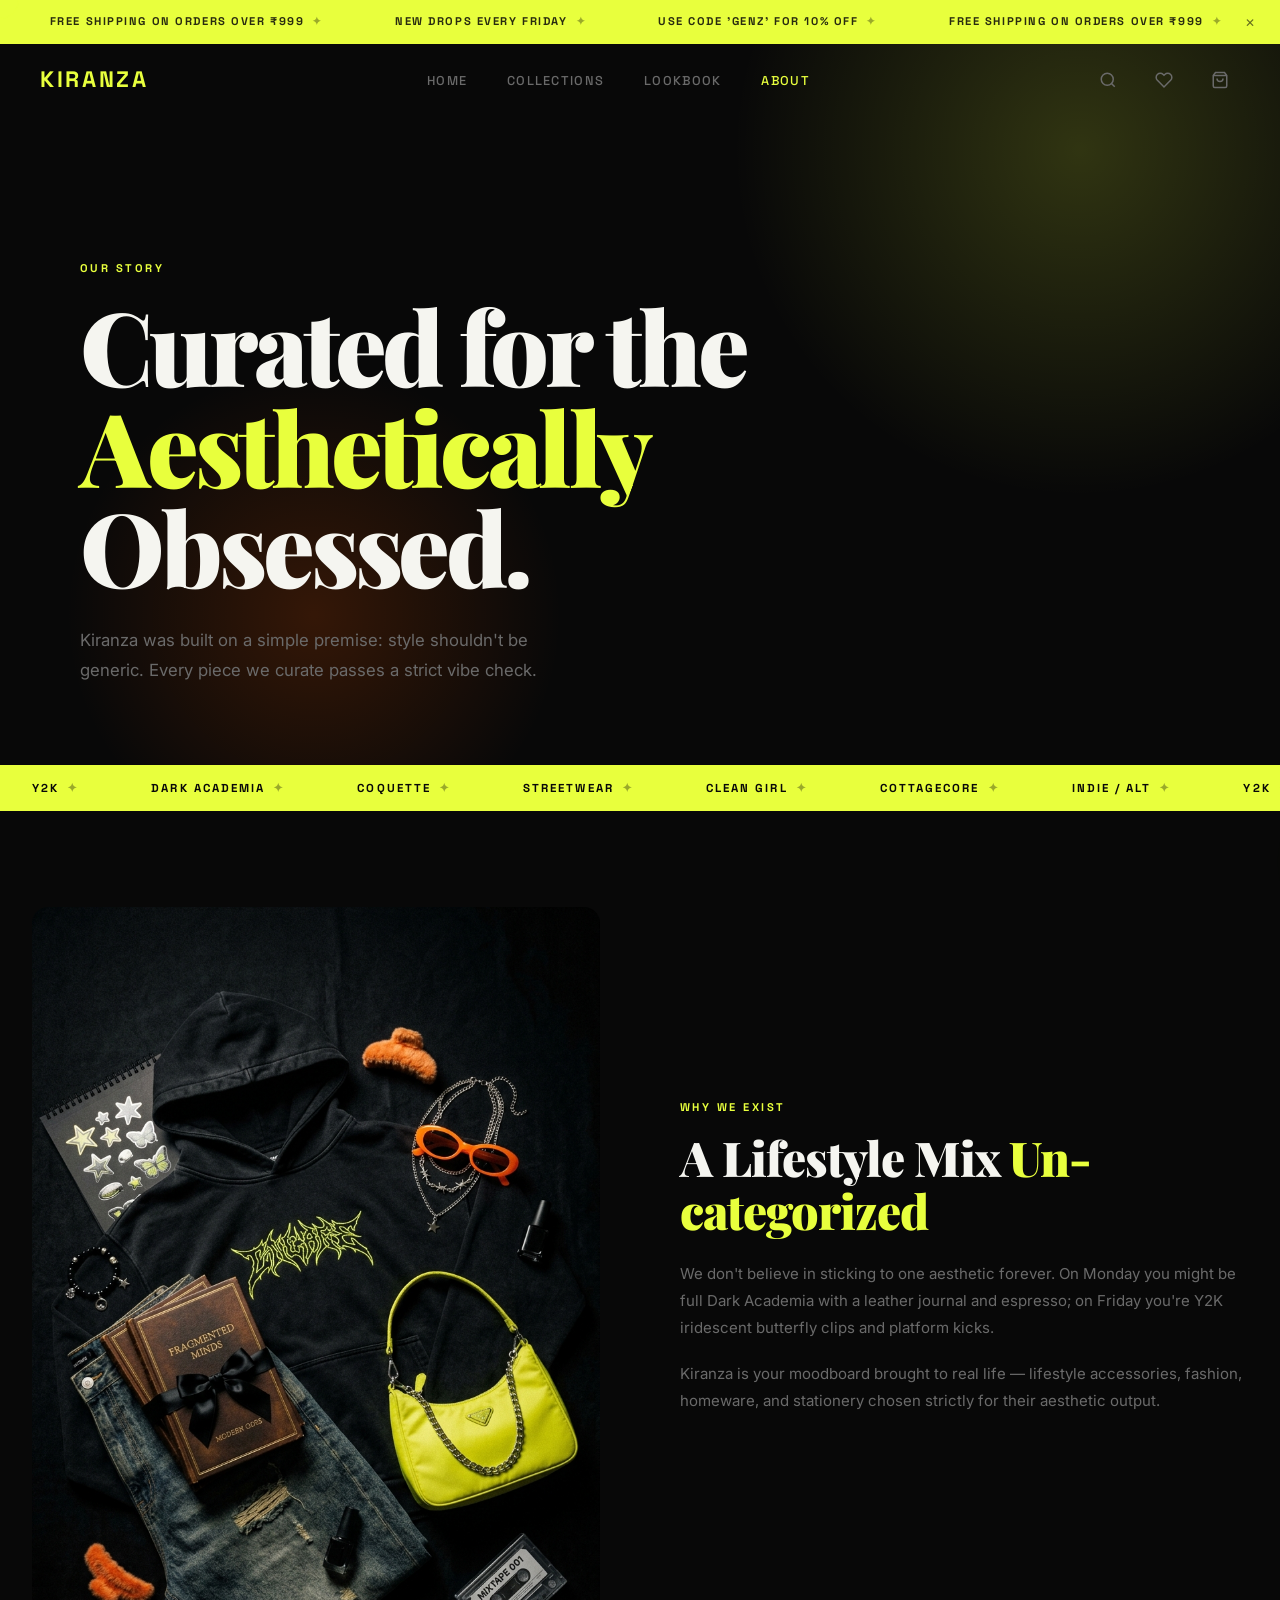
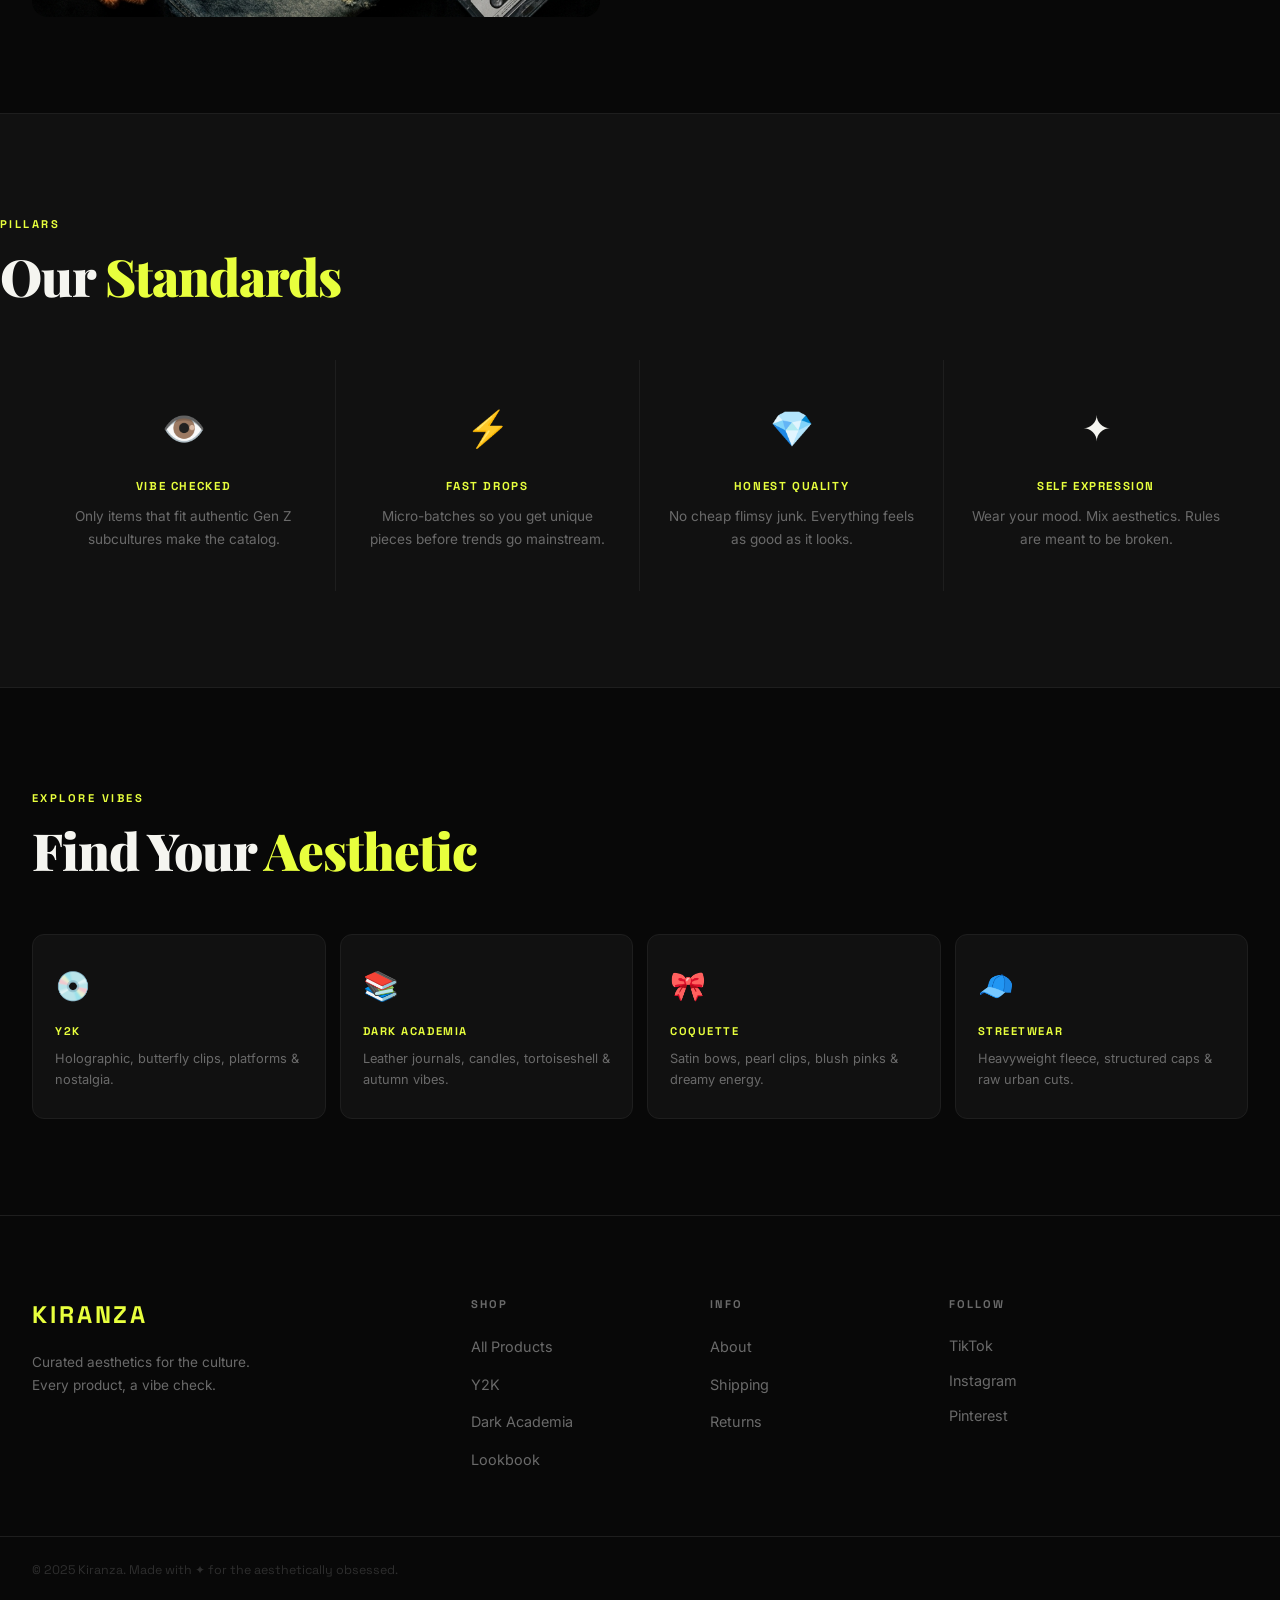
==== about.html @ 5e3f76b1 "feat: add complete UI enhancements, search overlay, cart drawer, size variants, reviews, wishlist pa" ====
<!DOCTYPE html>
<html lang="en">
<head>
  <meta charset="UTF-8">
  <meta name="viewport" content="width=device-width, initial-scale=1.0">
  <title>About — Kiranza</title>
  <meta name="description" content="The story, mission, and aesthetic values behind Kiranza.">
  <link rel="stylesheet" href="css/colors.css">
  <link rel="stylesheet" href="css/animations.css">
  <link rel="stylesheet" href="css/main.css">
  <link rel="stylesheet" href="css/components.css">
  <link rel="stylesheet" href="css/enhancements.css">
</head>
<body>

  <div class="scroll-progress" id="scroll-progress"></div>

  <!-- Announcement Bar -->
  <div class="announcement-bar" id="announcement-bar">
    <div class="announcement-track">
      <span class="announcement-item">FREE SHIPPING ON ORDERS OVER ₹999<span class="announcement-sep">✦</span></span>
      <span class="announcement-item">NEW DROPS EVERY FRIDAY<span class="announcement-sep">✦</span></span>
      <span class="announcement-item">USE CODE 'GENZ' FOR 10% OFF<span class="announcement-sep">✦</span></span>
      <span class="announcement-item">FREE SHIPPING ON ORDERS OVER ₹999<span class="announcement-sep">✦</span></span>
    </div>
    <button class="announcement-close" id="announcement-close" aria-label="Close">✕</button>
  </div>

  <!-- Navbar -->
  <nav class="navbar scrolled" id="navbar">
    <div class="nav-logo"><a href="index.html">KIRANZA</a></div>
    <ul class="nav-links">
      <li><a href="index.html">Home</a></li>
      <li><a href="collections.html">Collections</a></li>
      <li><a href="lookbook.html">Lookbook</a></li>
      <li><a href="about.html" class="active">About</a></li>
    </ul>
    <div class="nav-actions">
      <button class="nav-icon-btn" id="search-btn" aria-label="Search">
        <svg width="18" height="18" viewBox="0 0 24 24" fill="none" stroke="currentColor" stroke-width="2"><circle cx="11" cy="11" r="8"/><path d="m21 21-4.35-4.35"/></svg>
      </button>
      <a href="wishlist.html" class="nav-icon-btn" aria-label="Wishlist" style="position:relative">
        <svg width="18" height="18" viewBox="0 0 24 24" fill="none" stroke="currentColor" stroke-width="2"><path d="M20.84 4.61a5.5 5.5 0 0 0-7.78 0L12 5.67l-1.06-1.06a5.5 5.5 0 0 0-7.78 7.78l1.06 1.06L12 21.23l7.78-7.78 1.06-1.06a5.5 5.5 0 0 0 0-7.78z"/></svg>
        <span class="wishlist-badge" style="display:none">0</span>
      </a>
      <button class="nav-icon-btn" id="cart-btn" aria-label="Cart" style="position:relative">
        <svg width="18" height="18" viewBox="0 0 24 24" fill="none" stroke="currentColor" stroke-width="2"><path d="M6 2 3 6v14a2 2 0 0 0 2 2h14a2 2 0 0 0 2-2V6l-3-4z"/><line x1="3" y1="6" x2="21" y2="6"/><path d="M16 10a4 4 0 0 1-8 0"/></svg>
        <span class="cart-badge" style="display:none">0</span>
      </button>
      <button class="nav-hamburger" id="nav-hamburger" aria-label="Menu">
        <span></span><span></span><span></span>
      </button>
    </div>
  </nav>

  <!-- About Hero -->
  <section class="about-hero">
    <div class="about-bg-blob-1"></div>
    <div class="about-bg-blob-2"></div>
    <div class="about-hero-content reveal">
      <span class="section-tag">Our Story</span>
      <h1>Curated for the <span class="accent-text">Aesthetically</span> Obsessed.</h1>
      <p>Kiranza was built on a simple premise: style shouldn't be generic. Every piece we curate passes a strict vibe check.</p>
    </div>
  </section>

  <!-- Marquee -->
  <div class="marquee-wrapper" aria-hidden="true">
    <div class="marquee-track">
      <span class="marquee-item">Y2K<span class="marquee-sep">✦</span></span>
      <span class="marquee-item">DARK ACADEMIA<span class="marquee-sep">✦</span></span>
      <span class="marquee-item">COQUETTE<span class="marquee-sep">✦</span></span>
      <span class="marquee-item">STREETWEAR<span class="marquee-sep">✦</span></span>
      <span class="marquee-item">CLEAN GIRL<span class="marquee-sep">✦</span></span>
      <span class="marquee-item">COTTAGECORE<span class="marquee-sep">✦</span></span>
      <span class="marquee-item">INDIE / ALT<span class="marquee-sep">✦</span></span>
      <span class="marquee-item">Y2K<span class="marquee-sep">✦</span></span>
    </div>
  </div>

  <!-- Story Section -->
  <section class="about-story">
    <div class="about-story-img reveal-scale">
      <img src="assets/images/hero.jpg" alt="Kiranza Aesthetic">
    </div>
    <div class="about-story-text reveal">
      <span class="section-tag">Why We Exist</span>
      <h2>A Lifestyle Mix <span class="accent-text">Un-categorized</span></h2>
      <p>We don't believe in sticking to one aesthetic forever. On Monday you might be full Dark Academia with a leather journal and espresso; on Friday you're Y2K iridescent butterfly clips and platform kicks.</p>
      <p>Kiranza is your moodboard brought to real life — lifestyle accessories, fashion, homeware, and stationery chosen strictly for their aesthetic output.</p>
    </div>
  </section>

  <!-- Values -->
  <section class="about-values">
    <div class="section-header center reveal">
      <span class="section-tag">Pillars</span>
      <h2>Our <span class="accent-text">Standards</span></h2>
    </div>
    <div class="values-grid">
      <div class="value-card reveal">
        <span class="value-icon">👁️</span>
        <h3 class="value-name">Vibe Checked</h3>
        <p class="value-desc">Only items that fit authentic Gen Z subcultures make the catalog.</p>
      </div>
      <div class="value-card reveal reveal-d1">
        <span class="value-icon">⚡</span>
        <h3 class="value-name">Fast Drops</h3>
        <p class="value-desc">Micro-batches so you get unique pieces before trends go mainstream.</p>
      </div>
      <div class="value-card reveal reveal-d2">
        <span class="value-icon">💎</span>
        <h3 class="value-name">Honest Quality</h3>
        <p class="value-desc">No cheap flimsy junk. Everything feels as good as it looks.</p>
      </div>
      <div class="value-card reveal reveal-d3">
        <span class="value-icon">✦</span>
        <h3 class="value-name">Self Expression</h3>
        <p class="value-desc">Wear your mood. Mix aesthetics. Rules are meant to be broken.</p>
      </div>
    </div>
  </section>

  <!-- Aesthetic Grid -->
  <section class="about-aesthetics">
    <div class="section-header reveal">
      <span class="section-tag">Explore Vibes</span>
      <h2>Find Your <span class="accent-text">Aesthetic</span></h2>
    </div>
    <div class="aesthetics-grid-about">
      <a href="collections.html?filter=Y2K" class="aesthetic-card-about reveal">
        <span class="aesthetic-emoji">💿</span>
        <h3 class="aesthetic-name-label">Y2K</h3>
        <p class="aesthetic-desc-short">Holographic, butterfly clips, platforms & nostalgia.</p>
      </a>
      <a href="collections.html?filter=Dark+Academia" class="aesthetic-card-about reveal reveal-d1">
        <span class="aesthetic-emoji">📚</span>
        <h3 class="aesthetic-name-label">Dark Academia</h3>
        <p class="aesthetic-desc-short">Leather journals, candles, tortoiseshell & autumn vibes.</p>
      </a>
      <a href="collections.html?filter=Coquette" class="aesthetic-card-about reveal reveal-d2">
        <span class="aesthetic-emoji">🎀</span>
        <h3 class="aesthetic-name-label">Coquette</h3>
        <p class="aesthetic-desc-short">Satin bows, pearl clips, blush pinks & dreamy energy.</p>
      </a>
      <a href="collections.html?filter=Streetwear" class="aesthetic-card-about reveal reveal-d3">
        <span class="aesthetic-emoji">🧢</span>
        <h3 class="aesthetic-name-label">Streetwear</h3>
        <p class="aesthetic-desc-short">Heavyweight fleece, structured caps & raw urban cuts.</p>
      </a>
    </div>
  </section>

  <!-- Search Overlay -->
  <div class="search-overlay" id="search-overlay">
    <button class="search-close" id="search-close" aria-label="Close search">✕</button>
    <div class="search-input-wrap">
      <input type="text" class="search-input" id="search-input" placeholder="Search aesthetics, products, tags…">
      <span class="search-icon">🔍</span>
    </div>
    <div class="search-hint" id="search-hint">Popular picks</div>
    <div class="search-results" id="search-results"></div>
  </div>

  <!-- Cart Drawer -->
  <div class="cart-overlay" id="cart-overlay"></div>
  <div class="cart-drawer" id="cart-drawer">
    <div class="cart-drawer-header">
      <div>
        <span class="cart-drawer-title">Your Cart</span>
        <span class="cart-drawer-count">0</span>
      </div>
      <button class="cart-drawer-close" id="cart-drawer-close">✕</button>
    </div>
    <div class="cart-drawer-body" id="cart-items"></div>
    <div class="cart-drawer-footer">
      <div class="cart-subtotal">
        <span class="cart-subtotal-label">Subtotal</span>
        <span class="cart-total-amount" id="cart-total">₹0</span>
      </div>
      <p class="cart-note">Taxes & shipping calculated at checkout.</p>
      <button class="btn btn-primary cart-checkout" id="cart-checkout-btn">Proceed to Checkout →</button>
    </div>
  </div>

  <!-- Mobile Menu -->
  <div class="menu-overlay" id="menu-overlay"></div>
  <div class="mobile-menu" id="mobile-menu">
    <div class="mobile-menu-header">
      <span class="mobile-menu-logo">KIRANZA</span>
      <button class="mobile-menu-close" id="mobile-menu-close">✕</button>
    </div>
    <div class="mobile-nav-links">
      <a href="index.html" class="mobile-nav-link">Home</a>
      <a href="collections.html" class="mobile-nav-link">Collections</a>
      <a href="lookbook.html" class="mobile-nav-link">Lookbook</a>
      <a href="wishlist.html" class="mobile-nav-link">Wishlist</a>
      <a href="about.html" class="mobile-nav-link active">About</a>
    </div>
    <div class="mobile-menu-footer">
      <span class="mobile-footer-label">Follow the vibe</span>
      <div class="mobile-socials">
        <a href="#" class="mobile-social">TikTok</a>
        <a href="#" class="mobile-social">Instagram</a>
        <a href="#" class="mobile-social">Pinterest</a>
      </div>
    </div>
  </div>

  <!-- Footer -->
  <footer class="footer">
    <div class="footer-inner">
      <div class="footer-brand">
        <span class="footer-logo">KIRANZA</span>
        <p>Curated aesthetics for the culture. Every product, a vibe check.</p>
      </div>
      <div class="footer-col">
        <h4>Shop</h4>
        <ul>
          <li><a href="collections.html">All Products</a></li>
          <li><a href="collections.html?filter=Y2K">Y2K</a></li>
          <li><a href="collections.html?filter=Dark+Academia">Dark Academia</a></li>
          <li><a href="lookbook.html">Lookbook</a></li>
        </ul>
      </div>
      <div class="footer-col">
        <h4>Info</h4>
        <ul>
          <li><a href="about.html">About</a></li>
          <li><a href="#">Shipping</a></li>
          <li><a href="#">Returns</a></li>
        </ul>
      </div>
      <div class="footer-col">
        <h4>Follow</h4>
        <div class="social-icons">
          <a href="#" class="social-icon">TikTok</a>
          <a href="#" class="social-icon">Instagram</a>
          <a href="#" class="social-icon">Pinterest</a>
        </div>
      </div>
    </div>
    <div class="footer-bottom">
      <p>© 2025 Kiranza. Made with ✦ for the aesthetically obsessed.</p>
    </div>
  </footer>

  <script src="data/products.js"></script>
  <script src="js/main.js"></script>
  <script src="js/ui.js"></script>
  <script src="js/cart.js"></script>
  <script src="js/search.js"></script>

</body>
</html>
---- css/colors.css ----
/*
 * ============================================================
 *  KIRANZA — COLOR TOKENS
 *  Edit this file to retheme the entire site in one shot.
 * ============================================================
 */

:root {
  /* ── Backgrounds ─────────────────────────────────────────── */
  --clr-bg:          #080808;   /* Page base — deepest black     */
  --clr-surface:     #111111;   /* Card / panel background       */
  --clr-surface-2:   #1a1a1a;   /* Elevated surface              */
  --clr-surface-3:   #242424;   /* Hovered / active surface      */

  /* ── Accents ─────────────────────────────────────────────── */
  --clr-accent-1:        #e8ff3d;          /* Electric chartreuse — primary punch */
  --clr-accent-2:        #ff5c00;          /* Burnt orange — secondary heat       */
  --clr-accent-1-glow:   rgba(232,255,61,0.18);  /* Chartreuse glow / shadow      */
  --clr-accent-2-glow:   rgba(255,92,0,0.18);    /* Orange glow / shadow          */
  --clr-accent-1-dim:    rgba(232,255,61,0.08);  /* Very subtle chartreuse tint   */

  /* ── Text ────────────────────────────────────────────────── */
  --clr-text:        #f5f5f0;   /* Primary text                  */
  --clr-text-muted:  #6a6a6a;   /* Secondary / caption text      */
  --clr-text-faint:  #2e2e2e;   /* Dividers, very muted          */
  --clr-text-invert: #080808;   /* Text on light/accent bg       */

  /* ── Borders ─────────────────────────────────────────────── */
  --clr-border:        #1e1e1e;   /* Subtle card border            */
  --clr-border-bright: #2e2e2e;   /* Hover / focused border        */
  --clr-border-accent: rgba(232,255,61,0.35); /* Accent border     */

  /* ── Badges ─────────────────────────────────────────────────*/
  --clr-badge-viral:   #e8ff3d;   /* Viral badge bg                */
  --clr-badge-new:     #ff5c00;   /* New badge bg                  */
  --clr-badge-limited: #ffffff;   /* Limited badge bg              */
  --clr-badge-text:    #080808;   /* Badge text (all)              */
}
---- css/animations.css ----
/* ============================================================
   KIRANZA — ANIMATIONS & SCROLL REVEAL
   ============================================================ */

/* ── Marquee ──────────────────────────────────────────────── */
@keyframes marquee {
  from { transform: translateX(0); }
  to   { transform: translateX(-50%); }
}

/* ── Fade up (scroll reveal) ──────────────────────────────── */
@keyframes fadeUp {
  from { opacity: 0; transform: translateY(48px); }
  to   { opacity: 1; transform: translateY(0); }
}

/* ── Blob morph (hero ambient) ────────────────────────────── */
@keyframes blobMorph {
  0%,100% { border-radius: 62% 38% 44% 56% / 58% 47% 53% 42%; }
  33%      { border-radius: 35% 65% 55% 45% / 50% 60% 40% 50%; }
  66%      { border-radius: 55% 45% 30% 70% / 35% 55% 45% 65%; }
}

/* ── Float (decorative elements) ─────────────────────────── */
@keyframes float {
  0%,100% { transform: translateY(0px) rotate(0deg); }
  33%      { transform: translateY(-14px) rotate(2deg); }
  66%      { transform: translateY(-7px) rotate(-1deg); }
}

/* ── Glow pulse (accent elements) ────────────────────────── */
@keyframes glowPulse {
  0%,100% { box-shadow: 0 0 20px var(--clr-accent-1-glow); }
  50%      { box-shadow: 0 0 50px var(--clr-accent-1-glow), 0 0 100px var(--clr-accent-1-dim); }
}

/* ── Shimmer (loading / skeleton) ────────────────────────── */
@keyframes shimmer {
  0%   { background-position: -200% center; }
  100% { background-position:  200% center; }
}

/* ── Heart pop (wishlist) ────────────────────────────────── */
@keyframes heartPop {
  0%   { transform: scale(1); }
  40%  { transform: scale(1.4); }
  70%  { transform: scale(0.9); }
  100% { transform: scale(1); }
}

/* ── Slide in from left ───────────────────────────────────── */
@keyframes slideInLeft {
  from { opacity: 0; transform: translateX(-40px); }
  to   { opacity: 1; transform: translateX(0); }
}

/* ── Scale in ────────────────────────────────────────────── */
@keyframes scaleIn {
  from { opacity: 0; transform: scale(0.92); }
  to   { opacity: 1; transform: scale(1); }
}

/* ── Spin (loader) ───────────────────────────────────────── */
@keyframes spin {
  from { transform: rotate(0deg); }
  to   { transform: rotate(360deg); }
}

/* ── Scroll Reveal Classes ─────────────────────────────────── */
.reveal {
  opacity: 0;
  transform: translateY(48px);
  transition:
    opacity  0.85s cubic-bezier(0.16, 1, 0.3, 1),
    transform 0.85s cubic-bezier(0.16, 1, 0.3, 1);
}
.reveal.visible {
  opacity: 1;
  transform: translateY(0);
}

.reveal-left {
  opacity: 0;
  transform: translateX(-48px);
  transition:
    opacity  0.85s cubic-bezier(0.16, 1, 0.3, 1),
    transform 0.85s cubic-bezier(0.16, 1, 0.3, 1);
}
.reveal-left.visible {
  opacity: 1;
  transform: translateX(0);
}

.reveal-scale {
  opacity: 0;
  transform: scale(0.9);
  transition:
    opacity  0.85s cubic-bezier(0.16, 1, 0.3, 1),
    transform 0.85s cubic-bezier(0.16, 1, 0.3, 1);
}
.reveal-scale.visible {
  opacity: 1;
  transform: scale(1);
}

/* Stagger delays */
.reveal-d1 { transition-delay: 0.08s; }
.reveal-d2 { transition-delay: 0.16s; }
.reveal-d3 { transition-delay: 0.24s; }
.reveal-d4 { transition-delay: 0.32s; }
.reveal-d5 { transition-delay: 0.40s; }
---- css/main.css ----
/* ============================================================
   KIRANZA — MAIN STYLES
   Reset · Typography · Layout · Navbar · Hero · Sections · Footer
   ============================================================ */

@import url('https://fonts.googleapis.com/css2?family=Playfair+Display:ital,wght@0,400;0,700;0,900;1,400;1,700&family=Inter:wght@300;400;500;600&family=Space+Grotesk:wght@400;500;600;700&display=swap');

/* ── Reset ────────────────────────────────────────────────── */
*, *::before, *::after { box-sizing: border-box; margin: 0; padding: 0; }
html { scroll-behavior: smooth; font-size: 16px; }
body {
  font-family: 'Inter', sans-serif;
  background-color: var(--clr-bg);
  color: var(--clr-text);
  line-height: 1.6;
  overflow-x: hidden;
  -webkit-font-smoothing: antialiased;
}
img { display: block; width: 100%; height: 100%; object-fit: cover; }
a  { color: inherit; text-decoration: none; }
ul { list-style: none; }
button { cursor: pointer; border: none; background: none; font-family: inherit; }
input, textarea { font-family: inherit; }

/* ── Custom Scrollbar ─────────────────────────────────────── */
::-webkit-scrollbar { width: 6px; }
::-webkit-scrollbar-track { background: var(--clr-bg); }
::-webkit-scrollbar-thumb { background: var(--clr-surface-3); border-radius: 99px; }
::-webkit-scrollbar-thumb:hover { background: var(--clr-accent-1); }

/* ── Typography Utilities ─────────────────────────────────── */
.display-font  { font-family: 'Playfair Display', serif; }
.label-font    { font-family: 'Space Grotesk', sans-serif; }
.accent-text   { color: var(--clr-accent-1); }
.orange-text   { color: var(--clr-accent-2); }
.muted-text    { color: var(--clr-text-muted); }

/* ── Section Layout ───────────────────────────────────────── */
.section-inner {
  max-width: 1280px;
  margin: 0 auto;
  padding: 0 32px;
}
.section-pad { padding: 96px 0; }

.section-header {
  margin-bottom: 56px;
}
.section-header h2 {
  font-family: 'Playfair Display', serif;
  font-size: clamp(2rem, 4vw, 3.2rem);
  font-weight: 900;
  line-height: 1.1;
  letter-spacing: -0.02em;
  margin-top: 12px;
}
.section-tag {
  font-family: 'Space Grotesk', sans-serif;
  font-size: 0.7rem;
  font-weight: 700;
  letter-spacing: 0.22em;
  color: var(--clr-accent-1);
  text-transform: uppercase;
}

/* ── Divider ──────────────────────────────────────────────── */
.divider {
  width: 100%;
  height: 1px;
  background: var(--clr-border);
}

/* ══════════════════════════════════════════════════════════ */
/*  NAVBAR                                                    */
/* ══════════════════════════════════════════════════════════ */
.navbar {
  position: fixed;
  top: 0; left: 0; right: 0;
  z-index: 100;
  display: flex;
  align-items: center;
  justify-content: space-between;
  padding: 0 40px;
  height: 72px;
  background: transparent;
  transition: background 0.4s ease, backdrop-filter 0.4s ease, border-color 0.4s ease;
  border-bottom: 1px solid transparent;
}
.navbar.scrolled {
  background: rgba(8,8,8,0.85);
  backdrop-filter: blur(20px);
  -webkit-backdrop-filter: blur(20px);
  border-bottom-color: var(--clr-border);
}

.nav-logo {
  font-family: 'Space Grotesk', sans-serif;
  font-size: 1.4rem;
  font-weight: 700;
  letter-spacing: 0.12em;
  color: var(--clr-accent-1);
  text-transform: uppercase;
}
.nav-logo a { color: var(--clr-accent-1); }

.nav-links {
  display: flex;
  gap: 40px;
}
.nav-links a {
  font-family: 'Space Grotesk', sans-serif;
  font-size: 0.8rem;
  font-weight: 500;
  letter-spacing: 0.1em;
  text-transform: uppercase;
  color: var(--clr-text-muted);
  transition: color 0.25s ease;
  position: relative;
}
.nav-links a::after {
  content: '';
  position: absolute;
  bottom: -4px; left: 0; right: 100%;
  height: 1px;
  background: var(--clr-accent-1);
  transition: right 0.3s ease;
}
.nav-links a:hover { color: var(--clr-text); }
.nav-links a:hover::after { right: 0; }
.nav-links a.active { color: var(--clr-accent-1); }

.nav-actions {
  display: flex;
  align-items: center;
  gap: 16px;
}
.nav-icon-btn {
  display: flex;
  align-items: center;
  justify-content: center;
  width: 40px; height: 40px;
  border-radius: 50%;
  color: var(--clr-text-muted);
  font-size: 1.1rem;
  transition: color 0.25s, background 0.25s;
}
.nav-icon-btn:hover {
  color: var(--clr-accent-1);
  background: var(--clr-accent-1-dim);
}
.cart-badge {
  position: absolute;
  top: -4px; right: -4px;
  width: 16px; height: 16px;
  border-radius: 50%;
  background: var(--clr-accent-1);
  color: var(--clr-text-invert);
  font-size: 0.6rem;
  font-weight: 700;
  display: flex;
  align-items: center;
  justify-content: center;
  font-family: 'Space Grotesk', sans-serif;
}
.nav-icon-btn { position: relative; }

/* Mobile hamburger */
.nav-hamburger {
  display: none;
  flex-direction: column;
  gap: 5px;
  padding: 4px;
}
.nav-hamburger span {
  width: 24px; height: 2px;
  background: var(--clr-text);
  border-radius: 2px;
  transition: transform 0.3s, opacity 0.3s;
  display: block;
}

/* ══════════════════════════════════════════════════════════ */
/*  HERO                                                      */
/* ══════════════════════════════════════════════════════════ */
.hero {
  min-height: 100vh;
  display: grid;
  grid-template-columns: 1fr 1fr;
  position: relative;
  overflow: hidden;
  padding-top: 72px;
}

/* Ambient blob */
.hero-blob {
  position: absolute;
  width: 560px; height: 560px;
  background: radial-gradient(circle, var(--clr-accent-1-glow) 0%, transparent 70%);
  border-radius: 62% 38% 44% 56% / 58% 47% 53% 42%;
  animation: blobMorph 10s ease-in-out infinite;
  pointer-events: none;
  z-index: 0;
}
.hero-blob-1 { top: 10%; left: -100px; }
.hero-blob-2 {
  width: 400px; height: 400px;
  background: radial-gradient(circle, var(--clr-accent-2-glow) 0%, transparent 70%);
  bottom: 10%; right: 10%;
  animation-duration: 13s;
  animation-delay: -4s;
}

.hero-content {
  display: flex;
  flex-direction: column;
  justify-content: center;
  padding: 80px 64px 80px 80px;
  position: relative;
  z-index: 1;
}

.hero-tag {
  font-family: 'Space Grotesk', sans-serif;
  font-size: 0.7rem;
  font-weight: 600;
  letter-spacing: 0.22em;
  text-transform: uppercase;
  color: var(--clr-accent-2);
  margin-bottom: 24px;
  display: flex;
  align-items: center;
  gap: 10px;
  animation: slideInLeft 1s cubic-bezier(0.16,1,0.3,1) 0.1s both;
}
.hero-tag::before {
  content: '';
  width: 24px; height: 1px;
  background: var(--clr-accent-2);
}

.hero-title {
  font-family: 'Playfair Display', serif;
  font-size: clamp(3.5rem, 6vw, 5.5rem);
  font-weight: 900;
  line-height: 1.0;
  letter-spacing: -0.03em;
  margin-bottom: 28px;
  animation: fadeUp 1s cubic-bezier(0.16,1,0.3,1) 0.2s both;
}
.hero-title .line-accent {
  display: block;
  color: var(--clr-accent-1);
  font-style: italic;
}

.hero-sub {
  font-size: 1.05rem;
  color: var(--clr-text-muted);
  max-width: 340px;
  margin-bottom: 44px;
  line-height: 1.7;
  animation: fadeUp 1s cubic-bezier(0.16,1,0.3,1) 0.35s both;
}

.hero-cta {
  display: flex;
  gap: 16px;
  flex-wrap: wrap;
  animation: fadeUp 1s cubic-bezier(0.16,1,0.3,1) 0.45s both;
}

.hero-visual {
  position: relative;
  z-index: 1;
  overflow: hidden;
}
.hero-visual img {
  width: 100%; height: 100%;
  object-fit: cover;
  object-position: center top;
  transition: transform 8s ease;
}
.hero-visual:hover img { transform: scale(1.04); }

/* Floating tags on hero */
.hero-float-tag {
  position: absolute;
  background: var(--clr-surface);
  border: 1px solid var(--clr-border-bright);
  border-radius: 100px;
  padding: 10px 18px;
  font-family: 'Space Grotesk', sans-serif;
  font-size: 0.75rem;
  font-weight: 600;
  display: flex;
  align-items: center;
  gap: 8px;
  backdrop-filter: blur(12px);
  z-index: 2;
  animation: float 5s ease-in-out infinite;
  white-space: nowrap;
}
.hero-float-tag .dot {
  width: 8px; height: 8px;
  border-radius: 50%;
  background: var(--clr-accent-1);
  animation: glowPulse 2s ease-in-out infinite;
}
.hero-float-1 { bottom: 28%; left: -20px; animation-delay: 0s; }
.hero-float-2 { top: 25%; right: 20px; animation-delay: -2s; }

/* Hero scroll hint */
.hero-scroll-hint {
  position: absolute;
  bottom: 40px;
  left: 80px;
  display: flex;
  align-items: center;
  gap: 12px;
  font-family: 'Space Grotesk', sans-serif;
  font-size: 0.7rem;
  letter-spacing: 0.15em;
  color: var(--clr-text-muted);
  text-transform: uppercase;
  z-index: 1;
  animation: fadeUp 1s cubic-bezier(0.16,1,0.3,1) 0.6s both;
}
.hero-scroll-hint::before {
  content: '';
  width: 40px; height: 1px;
  background: var(--clr-text-faint);
}

/* ══════════════════════════════════════════════════════════ */
/*  MARQUEE TICKER                                            */
/* ══════════════════════════════════════════════════════════ */
.marquee-wrapper {
  background: var(--clr-accent-1);
  overflow: hidden;
  padding: 14px 0;
  position: relative;
  z-index: 2;
}
.marquee-track {
  display: flex;
  gap: 0;
  width: max-content;
  animation: marquee 28s linear infinite;
}
.marquee-item {
  font-family: 'Space Grotesk', sans-serif;
  font-size: 0.72rem;
  font-weight: 700;
  letter-spacing: 0.18em;
  text-transform: uppercase;
  color: var(--clr-text-invert);
  padding: 0 32px;
  display: flex;
  align-items: center;
}
.marquee-sep {
  color: rgba(8,8,8,0.35);
  padding: 0 8px;
}

/* ══════════════════════════════════════════════════════════ */
/*  COLLECTIONS GRID                                          */
/* ══════════════════════════════════════════════════════════ */
.collections-section {
  padding: 96px 0;
}
.collections-grid {
  display: grid;
  grid-template-columns: 1.4fr 1fr;
  grid-template-rows: auto auto;
  gap: 16px;
  max-width: 1280px;
  margin: 0 auto;
  padding: 0 32px;
}

/* ══════════════════════════════════════════════════════════ */
/*  TRENDING SECTION                                          */
/* ══════════════════════════════════════════════════════════ */
.trending-section {
  padding: 96px 0;
  background: var(--clr-surface);
  border-top: 1px solid var(--clr-border);
  border-bottom: 1px solid var(--clr-border);
}
.trending-header {
  display: flex;
  align-items: flex-end;
  justify-content: space-between;
  max-width: 1280px;
  margin: 0 auto 48px;
  padding: 0 32px;
}
.trending-scroll-wrap {
  overflow-x: auto;
  scrollbar-width: none;
  -ms-overflow-style: none;
  max-width: 1280px;
  margin: 0 auto;
  padding: 0 32px 20px;
}
.trending-scroll-wrap::-webkit-scrollbar { display: none; }
.trending-scroll {
  display: flex;
  gap: 20px;
  width: max-content;
}

/* ══════════════════════════════════════════════════════════ */
/*  AESTHETICS GRID (Homepage)                                */
/* ══════════════════════════════════════════════════════════ */
.aesthetics-section {
  padding: 96px 0;
}
.aesthetics-pills {
  display: flex;
  gap: 12px;
  flex-wrap: wrap;
  margin-top: 40px;
  max-width: 1280px;
  margin-left: auto;
  margin-right: auto;
  padding: 0 32px;
}
.aesthetic-pill {
  display: inline-flex;
  align-items: center;
  gap: 8px;
  padding: 14px 24px;
  border: 1px solid var(--clr-border-bright);
  border-radius: 100px;
  font-family: 'Space Grotesk', sans-serif;
  font-size: 0.8rem;
  font-weight: 600;
  color: var(--clr-text-muted);
  transition: all 0.3s ease;
  text-transform: uppercase;
  letter-spacing: 0.08em;
  cursor: pointer;
}
.aesthetic-pill:hover, .aesthetic-pill.active {
  background: var(--clr-accent-1);
  border-color: var(--clr-accent-1);
  color: var(--clr-text-invert);
  transform: translateY(-2px);
}
.aesthetic-pill .pill-emoji { font-size: 1rem; }

/* ══════════════════════════════════════════════════════════ */
/*  BRAND STATEMENT                                           */
/* ══════════════════════════════════════════════════════════ */
.statement-section {
  padding: 140px 32px;
  text-align: center;
  position: relative;
  overflow: hidden;
}
.statement-section::before {
  content: 'KIRANZA';
  position: absolute;
  top: 50%; left: 50%;
  transform: translate(-50%, -50%);
  font-family: 'Playfair Display', serif;
  font-size: clamp(6rem, 16vw, 18rem);
  font-weight: 900;
  color: var(--clr-accent-1-dim);
  letter-spacing: -0.05em;
  pointer-events: none;
  white-space: nowrap;
  z-index: 0;
}
.statement-inner {
  position: relative;
  z-index: 1;
  max-width: 760px;
  margin: 0 auto;
}
.statement-text {
  font-family: 'Playfair Display', serif;
  font-size: clamp(2.2rem, 5vw, 4rem);
  font-weight: 700;
  line-height: 1.15;
  letter-spacing: -0.02em;
  margin-bottom: 24px;
}
.statement-text em {
  font-style: italic;
  color: var(--clr-accent-2);
}
.statement-sub {
  font-size: 1rem;
  color: var(--clr-text-muted);
  margin-bottom: 48px;
  max-width: 480px;
  margin-left: auto;
  margin-right: auto;
}

/* ══════════════════════════════════════════════════════════ */
/*  NEWSLETTER                                                */
/* ══════════════════════════════════════════════════════════ */
.newsletter-section {
  padding: 96px 32px;
  background: var(--clr-surface);
  border-top: 1px solid var(--clr-border);
}
.newsletter-inner {
  max-width: 600px;
  margin: 0 auto;
  text-align: center;
}
.newsletter-inner h2 {
  font-family: 'Playfair Display', serif;
  font-size: clamp(2rem, 4vw, 3rem);
  font-weight: 900;
  letter-spacing: -0.02em;
  margin: 12px 0 16px;
}
.newsletter-inner p {
  color: var(--clr-text-muted);
  margin-bottom: 40px;
  font-size: 0.95rem;
}
.newsletter-form {
  display: flex;
  gap: 12px;
  max-width: 480px;
  margin: 0 auto;
}
.newsletter-input {
  flex: 1;
  padding: 14px 20px;
  background: var(--clr-surface-2);
  border: 1px solid var(--clr-border-bright);
  border-radius: 8px;
  color: var(--clr-text);
  font-size: 0.9rem;
  outline: none;
  transition: border-color 0.3s, box-shadow 0.3s;
}
.newsletter-input:focus {
  border-color: var(--clr-accent-1);
  box-shadow: 0 0 0 3px var(--clr-accent-1-dim);
}
.newsletter-input::placeholder { color: var(--clr-text-muted); }

/* ══════════════════════════════════════════════════════════ */
/*  FOOTER                                                    */
/* ══════════════════════════════════════════════════════════ */
.footer {
  border-top: 1px solid var(--clr-border);
  padding: 80px 0 0;
}
.footer-inner {
  display: grid;
  grid-template-columns: 2fr 1fr 1fr 1.5fr;
  gap: 40px;
  max-width: 1280px;
  margin: 0 auto;
  padding: 0 32px 64px;
}
.footer-logo {
  font-family: 'Space Grotesk', sans-serif;
  font-size: 1.5rem;
  font-weight: 700;
  letter-spacing: 0.12em;
  color: var(--clr-accent-1);
  display: block;
  margin-bottom: 16px;
}
.footer-brand p {
  font-size: 0.85rem;
  color: var(--clr-text-muted);
  max-width: 240px;
  line-height: 1.7;
}
.footer-col h4 {
  font-family: 'Space Grotesk', sans-serif;
  font-size: 0.7rem;
  font-weight: 700;
  letter-spacing: 0.18em;
  text-transform: uppercase;
  color: var(--clr-text-muted);
  margin-bottom: 20px;
}
.footer-col ul { display: flex; flex-direction: column; gap: 12px; }
.footer-col a {
  font-size: 0.9rem;
  color: var(--clr-text-muted);
  transition: color 0.25s;
}
.footer-col a:hover { color: var(--clr-accent-1); }
.social-icons { display: flex; flex-direction: column; gap: 12px; }
.social-icon {
  font-size: 0.9rem;
  color: var(--clr-text-muted);
  transition: color 0.25s;
}
.social-icon:hover { color: var(--clr-accent-1); }

.footer-bottom {
  border-top: 1px solid var(--clr-border);
  padding: 24px 32px;
  max-width: 1280px;
  margin: 0 auto;
  display: flex;
  justify-content: space-between;
  align-items: center;
}
.footer-bottom p {
  font-size: 0.78rem;
  color: var(--clr-text-faint);
  font-family: 'Space Grotesk', sans-serif;
}

/* ══════════════════════════════════════════════════════════ */
/*  RESPONSIVE                                                */
/* ══════════════════════════════════════════════════════════ */
@media (max-width: 1024px) {
  .hero { grid-template-columns: 1fr; min-height: auto; }
  .hero-visual { height: 50vh; }
  .hero-content { padding: 100px 40px 60px; }
  .hero-scroll-hint { left: 40px; }
  .collections-grid { grid-template-columns: 1fr 1fr; }
  .footer-inner { grid-template-columns: 1fr 1fr; }
}

@media (max-width: 768px) {
  .navbar { padding: 0 20px; }
  .nav-links { display: none; }
  .nav-hamburger { display: flex; }
  .hero-content { padding: 100px 24px 60px; }
  .hero-blob-1 { display: none; }
  .section-inner { padding: 0 20px; }
  .collections-grid { grid-template-columns: 1fr; padding: 0 20px; }
  .trending-header { padding: 0 20px; }
  .trending-scroll-wrap { padding: 0 20px 20px; }
  .footer-inner { grid-template-columns: 1fr; padding: 0 20px 40px; }
  .footer-bottom { padding: 20px; flex-direction: column; gap: 8px; text-align: center; }
  .newsletter-form { flex-direction: column; }
  .statement-section { padding: 80px 20px; }
  .hero-float-1, .hero-float-2 { display: none; }
  .aesthetics-pills { padding: 0 20px; margin-top: 28px; }
}
---- css/components.css ----
/* ============================================================
   KIRANZA — COMPONENTS
   Buttons · Product Cards · Collection Cards · Badges · Forms
   ============================================================ */

/* ══════════════════════════════════════════════════════════ */
/*  BUTTONS                                                   */
/* ══════════════════════════════════════════════════════════ */
.btn {
  display: inline-flex;
  align-items: center;
  gap: 10px;
  padding: 14px 32px;
  border-radius: 8px;
  font-family: 'Space Grotesk', sans-serif;
  font-size: 0.82rem;
  font-weight: 700;
  letter-spacing: 0.1em;
  text-transform: uppercase;
  cursor: pointer;
  transition: all 0.3s cubic-bezier(0.16, 1, 0.3, 1);
  white-space: nowrap;
  border: 2px solid transparent;
  position: relative;
  overflow: hidden;
}
.btn::before {
  content: '';
  position: absolute;
  inset: 0;
  background: rgba(255,255,255,0.08);
  opacity: 0;
  transition: opacity 0.2s;
}
.btn:hover::before { opacity: 1; }

.btn-primary {
  background: var(--clr-accent-1);
  color: var(--clr-text-invert);
  border-color: var(--clr-accent-1);
  box-shadow: 0 4px 24px var(--clr-accent-1-glow);
}
.btn-primary:hover {
  transform: translateY(-2px);
  box-shadow: 0 8px 36px var(--clr-accent-1-glow);
}
.btn-primary:active { transform: translateY(0); }

.btn-outline {
  background: transparent;
  color: var(--clr-text);
  border-color: var(--clr-border-bright);
}
.btn-outline:hover {
  border-color: var(--clr-accent-1);
  color: var(--clr-accent-1);
  transform: translateY(-2px);
}

.btn-ghost {
  background: transparent;
  color: var(--clr-text-muted);
  border-color: transparent;
  padding: 14px 0;
}
.btn-ghost:hover { color: var(--clr-accent-1); }

.btn-sm { padding: 10px 22px; font-size: 0.75rem; }
.btn-lg { padding: 18px 44px; font-size: 0.88rem; }

.btn-icon-end::after {
  content: '→';
  transition: transform 0.3s ease;
}
.btn-icon-end:hover::after { transform: translateX(4px); }

/* ══════════════════════════════════════════════════════════ */
/*  COLLECTION CARDS                                          */
/* ══════════════════════════════════════════════════════════ */
.col-card {
  position: relative;
  overflow: hidden;
  border-radius: 12px;
  cursor: pointer;
  background: var(--clr-surface-2);
  aspect-ratio: 4/5;
}
.col-card.large {
  grid-row: span 2;
  aspect-ratio: auto;
}

.col-card img {
  width: 100%; height: 100%;
  object-fit: cover;
  transition: transform 0.7s cubic-bezier(0.16, 1, 0.3, 1);
}
.col-card:hover img { transform: scale(1.08); }

.col-card-overlay {
  position: absolute;
  inset: 0;
  background: linear-gradient(
    to top,
    rgba(8,8,8,0.92) 0%,
    rgba(8,8,8,0.4) 40%,
    transparent 70%
  );
  display: flex;
  flex-direction: column;
  justify-content: flex-end;
  padding: 32px;
  transition: background 0.4s ease;
}
.col-card:hover .col-card-overlay {
  background: linear-gradient(
    to top,
    rgba(8,8,8,0.96) 0%,
    rgba(8,8,8,0.6) 50%,
    rgba(255,92,0,0.08) 100%
  );
}

.col-card-tag {
  font-family: 'Space Grotesk', sans-serif;
  font-size: 0.65rem;
  font-weight: 700;
  letter-spacing: 0.22em;
  color: var(--clr-accent-1);
  text-transform: uppercase;
  margin-bottom: 8px;
}
.col-card h3 {
  font-family: 'Playfair Display', serif;
  font-size: clamp(1.4rem, 2.5vw, 2rem);
  font-weight: 700;
  line-height: 1.1;
  margin-bottom: 20px;
}
.col-card-btn {
  font-family: 'Space Grotesk', sans-serif;
  font-size: 0.75rem;
  font-weight: 700;
  letter-spacing: 0.1em;
  text-transform: uppercase;
  color: var(--clr-text);
  display: inline-flex;
  align-items: center;
  gap: 8px;
  opacity: 0;
  transform: translateY(8px);
  transition: opacity 0.35s ease, transform 0.35s ease, color 0.25s ease;
}
.col-card:hover .col-card-btn {
  opacity: 1;
  transform: translateY(0);
  color: var(--clr-accent-1);
}

/* ══════════════════════════════════════════════════════════ */
/*  PRODUCT CARDS                                             */
/* ══════════════════════════════════════════════════════════ */
.product-card {
  background: var(--clr-surface);
  border: 1px solid var(--clr-border);
  border-radius: 12px;
  overflow: hidden;
  cursor: pointer;
  transition: transform 0.35s cubic-bezier(0.16,1,0.3,1),
              border-color 0.35s ease,
              box-shadow 0.35s ease;
  width: 260px;
  flex-shrink: 0;
}
.product-card:hover {
  transform: translateY(-8px);
  border-color: var(--clr-border-bright);
  box-shadow: 0 24px 60px rgba(0,0,0,0.5);
}

/* Grid variant (collections page) */
.product-grid .product-card { width: auto; flex-shrink: 1; }

.product-card-img-wrap {
  position: relative;
  overflow: hidden;
  aspect-ratio: 3/4;
  background: var(--clr-surface-2);
}
.product-card-img-wrap img {
  width: 100%; height: 100%;
  object-fit: cover;
  transition: transform 0.55s cubic-bezier(0.16, 1, 0.3, 1);
}
.product-card:hover .product-card-img-wrap img { transform: scale(1.06); }

/* Wishlist button */
.wishlist-btn {
  position: absolute;
  top: 14px; right: 14px;
  width: 36px; height: 36px;
  border-radius: 50%;
  background: rgba(8,8,8,0.65);
  border: 1px solid var(--clr-border-bright);
  display: flex;
  align-items: center;
  justify-content: center;
  font-size: 1rem;
  color: var(--clr-text-muted);
  z-index: 2;
  transition: all 0.3s ease;
  backdrop-filter: blur(8px);
}
.wishlist-btn:hover, .wishlist-btn.active {
  background: rgba(232,255,61,0.12);
  border-color: var(--clr-accent-1);
  color: var(--clr-accent-1);
}
.wishlist-btn.active { animation: heartPop 0.35s ease; }

/* Quick view overlay */
.product-card-actions {
  position: absolute;
  bottom: 0; left: 0; right: 0;
  padding: 16px;
  background: linear-gradient(to top, rgba(8,8,8,0.9) 0%, transparent 100%);
  transform: translateY(100%);
  transition: transform 0.35s cubic-bezier(0.16,1,0.3,1);
  z-index: 2;
}
.product-card:hover .product-card-actions { transform: translateY(0); }
.quick-view-btn {
  width: 100%;
  padding: 12px;
  border-radius: 8px;
  background: var(--clr-accent-1);
  color: var(--clr-text-invert);
  font-family: 'Space Grotesk', sans-serif;
  font-size: 0.75rem;
  font-weight: 700;
  letter-spacing: 0.08em;
  text-transform: uppercase;
  text-align: center;
  transition: background 0.25s;
}
.quick-view-btn:hover { background: #d4eb20; }

/* Badge */
.product-badge {
  position: absolute;
  top: 14px; left: 14px;
  padding: 5px 12px;
  border-radius: 100px;
  font-family: 'Space Grotesk', sans-serif;
  font-size: 0.65rem;
  font-weight: 700;
  letter-spacing: 0.06em;
  z-index: 2;
}
.badge-viral  { background: var(--clr-badge-viral); color: var(--clr-badge-text); }
.badge-new    { background: var(--clr-badge-new); color: var(--clr-badge-text); }
.badge-limited { background: var(--clr-badge-limited); color: var(--clr-badge-text); }

/* Card info */
.product-card-info {
  padding: 16px 18px 20px;
}
.product-aesthetic {
  font-family: 'Space Grotesk', sans-serif;
  font-size: 0.62rem;
  font-weight: 600;
  letter-spacing: 0.16em;
  text-transform: uppercase;
  color: var(--clr-accent-2);
  margin-bottom: 6px;
  display: block;
}
.product-name {
  font-size: 0.92rem;
  font-weight: 600;
  line-height: 1.35;
  margin-bottom: 10px;
  color: var(--clr-text);
}
.product-price {
  font-family: 'Space Grotesk', sans-serif;
  font-size: 1rem;
  font-weight: 700;
  color: var(--clr-accent-1);
}
.product-price-orig {
  font-size: 0.8rem;
  color: var(--clr-text-muted);
  text-decoration: line-through;
  margin-left: 8px;
  font-weight: 400;
}

/* ══════════════════════════════════════════════════════════ */
/*  FILTER PILLS (Collections Page)                           */
/* ══════════════════════════════════════════════════════════ */
.filter-bar {
  position: sticky;
  top: 72px;
  z-index: 50;
  background: rgba(8,8,8,0.85);
  backdrop-filter: blur(20px);
  border-bottom: 1px solid var(--clr-border);
  padding: 16px 32px;
}
.filter-pills {
  display: flex;
  gap: 10px;
  overflow-x: auto;
  scrollbar-width: none;
  max-width: 1280px;
  margin: 0 auto;
}
.filter-pills::-webkit-scrollbar { display: none; }
.filter-pill {
  flex-shrink: 0;
  padding: 9px 20px;
  border-radius: 100px;
  border: 1px solid var(--clr-border-bright);
  font-family: 'Space Grotesk', sans-serif;
  font-size: 0.72rem;
  font-weight: 600;
  letter-spacing: 0.08em;
  text-transform: uppercase;
  color: var(--clr-text-muted);
  background: transparent;
  cursor: pointer;
  transition: all 0.25s ease;
  white-space: nowrap;
}
.filter-pill:hover { color: var(--clr-text); border-color: var(--clr-text-muted); }
.filter-pill.active {
  background: var(--clr-accent-1);
  border-color: var(--clr-accent-1);
  color: var(--clr-text-invert);
}

/* ══════════════════════════════════════════════════════════ */
/*  PRODUCT GRID (Collections Page)                           */
/* ══════════════════════════════════════════════════════════ */
.product-grid {
  display: grid;
  grid-template-columns: repeat(4, 1fr);
  gap: 20px;
  max-width: 1280px;
  margin: 0 auto;
  padding: 48px 32px 96px;
}
.product-grid .product-card {
  width: auto;
}

.product-grid-item.hide {
  display: none;
}
.product-grid-item.show {
  animation: scaleIn 0.4s cubic-bezier(0.16, 1, 0.3, 1) both;
}

/* ══════════════════════════════════════════════════════════ */
/*  PRODUCT DETAIL PAGE                                       */
/* ══════════════════════════════════════════════════════════ */
.product-detail {
  display: grid;
  grid-template-columns: 1fr 1fr;
  gap: 64px;
  max-width: 1280px;
  margin: 0 auto;
  padding: 120px 32px 96px;
}

/* Gallery */
.product-gallery { position: sticky; top: 100px; }
.gallery-main {
  border-radius: 16px;
  overflow: hidden;
  aspect-ratio: 3/4;
  background: var(--clr-surface);
  margin-bottom: 16px;
  cursor: zoom-in;
}
.gallery-main img {
  width: 100%; height: 100%;
  object-fit: cover;
  transition: transform 0.5s ease;
}
.gallery-main:hover img { transform: scale(1.05); }
.gallery-thumbs {
  display: flex;
  gap: 10px;
}
.gallery-thumb {
  width: 72px; height: 88px;
  border-radius: 8px;
  overflow: hidden;
  cursor: pointer;
  border: 2px solid transparent;
  transition: border-color 0.25s;
  flex-shrink: 0;
  background: var(--clr-surface-2);
}
.gallery-thumb.active { border-color: var(--clr-accent-1); }
.gallery-thumb img { object-fit: cover; }

/* Info panel */
.product-info { padding-top: 8px; }
.product-info .product-aesthetic {
  font-size: 0.68rem;
  letter-spacing: 0.2em;
  margin-bottom: 12px;
}
.product-info h1 {
  font-family: 'Playfair Display', serif;
  font-size: clamp(1.8rem, 3vw, 2.8rem);
  font-weight: 900;
  line-height: 1.1;
  letter-spacing: -0.02em;
  margin-bottom: 20px;
}
.product-info-price {
  font-family: 'Space Grotesk', sans-serif;
  font-size: 1.8rem;
  font-weight: 700;
  color: var(--clr-accent-1);
  margin-bottom: 32px;
  display: flex;
  align-items: baseline;
  gap: 12px;
}
.product-info-description {
  color: var(--clr-text-muted);
  font-size: 0.95rem;
  line-height: 1.75;
  margin-bottom: 36px;
  padding-bottom: 36px;
  border-bottom: 1px solid var(--clr-border);
}
.product-actions {
  display: flex;
  gap: 12px;
  margin-bottom: 36px;
}
.product-actions .btn { flex: 1; justify-content: center; }

/* Product tags */
.product-tags {
  display: flex;
  flex-wrap: wrap;
  gap: 8px;
  margin-bottom: 36px;
}
.product-tag {
  padding: 6px 14px;
  border-radius: 100px;
  border: 1px solid var(--clr-border-bright);
  font-family: 'Space Grotesk', sans-serif;
  font-size: 0.68rem;
  font-weight: 500;
  letter-spacing: 0.08em;
  text-transform: uppercase;
  color: var(--clr-text-muted);
}

/* Perks strip */
.product-perks {
  display: grid;
  grid-template-columns: 1fr 1fr;
  gap: 16px;
  padding: 24px;
  background: var(--clr-surface);
  border-radius: 12px;
  border: 1px solid var(--clr-border);
}
.product-perk {
  display: flex;
  align-items: center;
  gap: 10px;
  font-size: 0.8rem;
  color: var(--clr-text-muted);
}
.product-perk-icon {
  width: 32px; height: 32px;
  border-radius: 8px;
  background: var(--clr-accent-1-dim);
  display: flex;
  align-items: center;
  justify-content: center;
  font-size: 0.9rem;
  flex-shrink: 0;
}

/* ══════════════════════════════════════════════════════════ */
/*  RELATED PRODUCTS                                          */
/* ══════════════════════════════════════════════════════════ */
.related-section {
  padding: 80px 0;
  border-top: 1px solid var(--clr-border);
  background: var(--clr-surface);
}

/* ══════════════════════════════════════════════════════════ */
/*  LOOKBOOK PAGE                                             */
/* ══════════════════════════════════════════════════════════ */
.lookbook-hero {
  height: 90vh;
  position: relative;
  overflow: hidden;
  display: flex;
  align-items: flex-end;
  padding-bottom: 80px;
}
.lookbook-hero img {
  position: absolute;
  inset: 0;
  object-fit: cover;
  transition: transform 12s ease;
}
.lookbook-hero:hover img { transform: scale(1.05); }
.lookbook-hero-overlay {
  position: absolute;
  inset: 0;
  background: linear-gradient(to top, rgba(8,8,8,0.9) 0%, rgba(8,8,8,0.2) 60%, transparent 100%);
}
.lookbook-hero-content {
  position: relative;
  z-index: 1;
  max-width: 1280px;
  margin: 0 auto;
  padding: 0 80px;
  width: 100%;
}
.lookbook-hero-content h1 {
  font-family: 'Playfair Display', serif;
  font-size: clamp(3rem, 7vw, 7rem);
  font-weight: 900;
  line-height: 1.0;
  letter-spacing: -0.04em;
  max-width: 700px;
}

/* Lookbook editorial grid */
.lookbook-editorial {
  display: grid;
  gap: 4px;
}
.lookbook-full { height: 80vh; }
.lookbook-split {
  display: grid;
  grid-template-columns: 1fr 1fr;
  gap: 4px;
  height: 60vh;
}
.lookbook-trio {
  display: grid;
  grid-template-columns: 1.5fr 1fr 1fr;
  gap: 4px;
  height: 60vh;
}

.lookbook-tile {
  position: relative;
  overflow: hidden;
  cursor: pointer;
}
.lookbook-tile img {
  width: 100%; height: 100%;
  object-fit: cover;
  transition: transform 0.7s ease;
}
.lookbook-tile:hover img { transform: scale(1.04); }

.lookbook-tile-overlay {
  position: absolute;
  inset: 0;
  background: linear-gradient(to top, rgba(8,8,8,0.85) 0%, transparent 60%);
  display: flex;
  flex-direction: column;
  justify-content: flex-end;
  padding: 36px;
  opacity: 0;
  transition: opacity 0.4s ease;
}
.lookbook-tile:hover .lookbook-tile-overlay { opacity: 1; }
.lookbook-tile-overlay h3 {
  font-family: 'Playfair Display', serif;
  font-size: 1.6rem;
  font-weight: 700;
  margin-bottom: 8px;
}
.lookbook-tile-overlay p {
  font-size: 0.85rem;
  color: var(--clr-text-muted);
}

/* Lookbook featured */
.lookbook-feature {
  display: grid;
  grid-template-columns: 1fr 1fr;
  min-height: 80vh;
}
.lookbook-feature-img { overflow: hidden; }
.lookbook-feature-img img {
  width: 100%; height: 100%;
  object-fit: cover;
  object-position: center top;
  transition: transform 0.7s ease;
}
.lookbook-feature:hover .lookbook-feature-img img { transform: scale(1.04); }
.lookbook-feature-content {
  display: flex;
  flex-direction: column;
  justify-content: center;
  padding: 80px;
  background: var(--clr-surface);
}
.lookbook-feature-content h2 {
  font-family: 'Playfair Display', serif;
  font-size: clamp(2rem, 4vw, 3.5rem);
  font-weight: 900;
  line-height: 1.1;
  letter-spacing: -0.02em;
  margin: 16px 0 24px;
}
.lookbook-feature-content p {
  color: var(--clr-text-muted);
  font-size: 0.95rem;
  line-height: 1.8;
  margin-bottom: 40px;
  max-width: 380px;
}

/* ══════════════════════════════════════════════════════════ */
/*  PAGE HERO (Collections, Lookbook)                         */
/* ══════════════════════════════════════════════════════════ */
.page-hero {
  padding: 160px 32px 80px;
  max-width: 1280px;
  margin: 0 auto;
}
.page-hero h1 {
  font-family: 'Playfair Display', serif;
  font-size: clamp(3rem, 6vw, 5.5rem);
  font-weight: 900;
  letter-spacing: -0.03em;
  line-height: 1.0;
  margin: 12px 0 20px;
}
.page-hero p {
  color: var(--clr-text-muted);
  font-size: 1rem;
  max-width: 440px;
  line-height: 1.7;
}

/* ══════════════════════════════════════════════════════════ */
/*  EMPTY STATE                                               */
/* ══════════════════════════════════════════════════════════ */
.empty-state {
  grid-column: 1/-1;
  text-align: center;
  padding: 80px 20px;
  color: var(--clr-text-muted);
  font-size: 0.9rem;
}
.empty-state span {
  display: block;
  font-size: 3rem;
  margin-bottom: 16px;
}

/* ══════════════════════════════════════════════════════════ */
/*  RESPONSIVE — COMPONENTS                                   */
/* ══════════════════════════════════════════════════════════ */
@media (max-width: 1024px) {
  .product-grid { grid-template-columns: repeat(3, 1fr); }
  .product-detail { grid-template-columns: 1fr; gap: 40px; }
  .product-gallery { position: static; }
  .lookbook-feature { grid-template-columns: 1fr; }
  .lookbook-feature-content { padding: 60px 40px; }
}

@media (max-width: 768px) {
  .product-grid { grid-template-columns: repeat(2, 1fr); gap: 14px; padding: 32px 20px 64px; }
  .filter-bar { padding: 14px 20px; }
  .lookbook-split { grid-template-columns: 1fr; height: auto; }
  .lookbook-split .lookbook-tile { height: 50vw; }
  .lookbook-trio { grid-template-columns: 1fr; height: auto; }
  .lookbook-trio .lookbook-tile { height: 50vw; }
  .lookbook-hero-content { padding: 0 24px; }
  .lookbook-feature-content { padding: 40px 24px; }
  .product-perks { grid-template-columns: 1fr; }
  .page-hero { padding: 120px 20px 60px; }
  .product-detail { padding: 100px 20px 64px; }
}
---- css/enhancements.css ----
/* ============================================================
   KIRANZA — ENHANCEMENTS CSS
   All new feature styles layered on top of the base system.
   Announcement Bar · Cursor · Transitions · Toast · Mobile Menu
   Cart Drawer · Search Overlay · Sort · Variants · Reviews
   Sticky Bar · Lightbox · New-In · Wishlist · About
   ============================================================ */

/* ══════════════════════════════════════════════════════════ */
/*  ANNOUNCEMENT BAR                                          */
/* ══════════════════════════════════════════════════════════ */
.announcement-bar {
  position: fixed;
  top: 0; left: 0; right: 0;
  height: 44px;
  background: var(--clr-accent-1);
  color: var(--clr-text-invert);
  display: flex;
  align-items: center;
  justify-content: center;
  z-index: 200;
  overflow: hidden;
  transition: height 0.4s cubic-bezier(0.16,1,0.3,1), opacity 0.3s ease;
}
.announcement-bar.dismissed { height: 0; opacity: 0; pointer-events: none; }

.announcement-track {
  display: flex;
  width: max-content;
  animation: marquee 22s linear infinite;
  pointer-events: none;
}
.announcement-item {
  font-family: 'Space Grotesk', sans-serif;
  font-size: 0.7rem;
  font-weight: 700;
  letter-spacing: 0.14em;
  text-transform: uppercase;
  padding: 0 32px;
  white-space: nowrap;
  color: var(--clr-text-invert);
  opacity: 0.85;
}
.announcement-sep { opacity: 0.4; padding: 0 8px; }
.announcement-close {
  position: absolute;
  right: 16px;
  width: 28px; height: 28px;
  display: flex; align-items: center; justify-content: center;
  font-size: 0.75rem;
  color: rgba(8,8,8,0.6);
  border-radius: 50%;
  transition: background 0.2s, color 0.2s;
  cursor: pointer;
  background: transparent;
  border: none;
  pointer-events: all;
}
.announcement-close:hover { background: rgba(8,8,8,0.12); color: var(--clr-text-invert); }

/* ── Offsets when announcement bar is present ─────────────── */
.navbar { top: 44px; }
body.no-announcement .navbar { top: 0; }

.hero { padding-top: calc(72px + 44px); }
body.no-announcement .hero { padding-top: 72px; }

.lookbook-hero { padding-top: 44px; }
body.no-announcement .lookbook-hero { padding-top: 0; }

.page-hero { padding-top: calc(160px + 44px) !important; }
body.no-announcement .page-hero { padding-top: 160px !important; }

.filter-bar { top: calc(72px + 44px); }
body.no-announcement .filter-bar { top: 72px; }

.product-gallery { top: calc(108px + 44px); }
body.no-announcement .product-gallery { top: 108px; }

.product-detail { padding-top: calc(120px + 44px); }
body.no-announcement .product-detail { padding-top: 120px; }

@media (max-width: 768px) {
  .announcement-bar { height: 40px; }
  .navbar { top: 40px; }
  body.no-announcement .navbar { top: 0; }
  .hero { padding-top: calc(72px + 40px); }
  body.no-announcement .hero { padding-top: 72px; }
  .page-hero { padding-top: calc(120px + 40px) !important; }
  body.no-announcement .page-hero { padding-top: 120px !important; }
  .filter-bar { top: calc(72px + 40px); }
  body.no-announcement .filter-bar { top: 72px; }
  .product-detail { padding-top: calc(90px + 40px); }
  body.no-announcement .product-detail { padding-top: 90px; }
}

/* ══════════════════════════════════════════════════════════ */
/*  SCROLL PROGRESS BAR                                       */
/* ══════════════════════════════════════════════════════════ */
.scroll-progress {
  position: fixed;
  top: 0; left: 0;
  height: 3px;
  background: linear-gradient(90deg, var(--clr-accent-1) 0%, var(--clr-accent-2) 100%);
  width: 0%;
  z-index: 9999;
  pointer-events: none;
  transition: width 0.08s linear;
}

/* ══════════════════════════════════════════════════════════ */
/*  CUSTOM CURSOR                                             */
/* ══════════════════════════════════════════════════════════ */
@media (pointer: fine) {
  * { cursor: none !important; }
}
.cursor {
  width: 9px; height: 9px;
  background: var(--clr-accent-1);
  border-radius: 50%;
  position: fixed;
  pointer-events: none;
  z-index: 100000;
  transform: translate(-50%, -50%);
  transition: width 0.2s ease, height 0.2s ease, opacity 0.2s ease;
  will-change: left, top;
}
.cursor-follower {
  width: 38px; height: 38px;
  border: 1.5px solid var(--clr-accent-1);
  border-radius: 50%;
  position: fixed;
  pointer-events: none;
  z-index: 99999;
  transform: translate(-50%, -50%);
  opacity: 0.45;
  transition: width 0.3s ease, height 0.3s ease, opacity 0.3s ease;
  will-change: left, top;
}
.cursor.cursor-hover     { width: 16px; height: 16px; }
.cursor-follower.cursor-hover { width: 60px; height: 60px; opacity: 0.2; }
.cursor.cursor-click     { transform: translate(-50%,-50%) scale(0.75); }

/* ══════════════════════════════════════════════════════════ */
/*  PAGE TRANSITIONS                                          */
/* ══════════════════════════════════════════════════════════ */
body { opacity: 0; transition: opacity 0.38s ease; }
body.page-ready { opacity: 1; }

/* ══════════════════════════════════════════════════════════ */
/*  TOAST NOTIFICATIONS                                       */
/* ══════════════════════════════════════════════════════════ */
.toast-container {
  position: fixed;
  bottom: 28px; right: 28px;
  z-index: 98000;
  display: flex;
  flex-direction: column;
  gap: 10px;
  align-items: flex-end;
}
.toast {
  display: flex;
  align-items: center;
  gap: 12px;
  padding: 14px 20px;
  background: var(--clr-surface-2);
  border: 1px solid var(--clr-border-bright);
  border-radius: 10px;
  font-family: 'Space Grotesk', sans-serif;
  font-size: 0.82rem;
  font-weight: 600;
  color: var(--clr-text);
  box-shadow: 0 8px 32px rgba(0,0,0,0.45);
  backdrop-filter: blur(16px);
  transform: translateX(120%);
  transition: transform 0.4s cubic-bezier(0.16,1,0.3,1);
  max-width: 320px;
  white-space: nowrap;
}
.toast.show { transform: translateX(0); }
.toast-success { border-left: 3px solid var(--clr-accent-1); }
.toast-error   { border-left: 3px solid #ff4444; }
.toast-info    { border-left: 3px solid var(--clr-accent-2); }
.toast-icon    { font-size: 1rem; flex-shrink: 0; }

/* ══════════════════════════════════════════════════════════ */
/*  MOBILE MENU                                               */
/* ══════════════════════════════════════════════════════════ */
.menu-overlay {
  position: fixed; inset: 0;
  background: rgba(0,0,0,0.72);
  z-index: 1000;
  opacity: 0; pointer-events: none;
  backdrop-filter: blur(4px);
  transition: opacity 0.35s ease;
}
.menu-overlay.open { opacity: 1; pointer-events: all; }

.mobile-menu {
  position: fixed;
  top: 0; right: 0; bottom: 0;
  width: 290px;
  background: var(--clr-surface);
  border-left: 1px solid var(--clr-border);
  z-index: 1001;
  transform: translateX(100%);
  transition: transform 0.42s cubic-bezier(0.16,1,0.3,1);
  display: flex;
  flex-direction: column;
  padding: 0;
}
.mobile-menu.open { transform: translateX(0); }

.mobile-menu-header {
  display: flex; align-items: center; justify-content: space-between;
  padding: 24px 24px 20px;
  border-bottom: 1px solid var(--clr-border);
}
.mobile-menu-logo {
  font-family: 'Space Grotesk', sans-serif;
  font-size: 1.1rem; font-weight: 700; letter-spacing: 0.12em;
  color: var(--clr-accent-1);
}
.mobile-menu-close {
  width: 36px; height: 36px; border-radius: 50%;
  border: 1px solid var(--clr-border-bright);
  display: flex; align-items: center; justify-content: center;
  font-size: 1rem; color: var(--clr-text-muted);
  transition: all 0.25s; background: transparent;
}
.mobile-menu-close:hover { border-color: var(--clr-accent-1); color: var(--clr-accent-1); }

.mobile-nav-links { display: flex; flex-direction: column; padding: 16px; flex: 1; }
.mobile-nav-link {
  font-family: 'Space Grotesk', sans-serif;
  font-size: 0.82rem; font-weight: 600;
  letter-spacing: 0.1em; text-transform: uppercase;
  color: var(--clr-text-muted);
  padding: 14px 16px; border-radius: 8px;
  transition: all 0.25s; display: block;
}
.mobile-nav-link:hover { background: var(--clr-surface-2); color: var(--clr-accent-1); }
.mobile-nav-link.active { color: var(--clr-accent-1); }

.mobile-menu-footer {
  padding: 20px 24px 28px;
  border-top: 1px solid var(--clr-border);
}
.mobile-footer-label {
  font-family: 'Space Grotesk', sans-serif;
  font-size: 0.62rem; letter-spacing: 0.15em;
  text-transform: uppercase; color: var(--clr-text-muted);
  margin-bottom: 12px; display: block;
}
.mobile-socials { display: flex; gap: 8px; }
.mobile-social {
  padding: 8px 14px; border: 1px solid var(--clr-border-bright);
  border-radius: 6px; font-family: 'Space Grotesk', sans-serif;
  font-size: 0.68rem; font-weight: 600; color: var(--clr-text-muted);
  transition: all 0.25s;
}
.mobile-social:hover { border-color: var(--clr-accent-1); color: var(--clr-accent-1); }

/* ══════════════════════════════════════════════════════════ */
/*  CART DRAWER                                               */
/* ══════════════════════════════════════════════════════════ */
.cart-overlay {
  position: fixed; inset: 0;
  background: rgba(0,0,0,0.65);
  z-index: 2000;
  opacity: 0; pointer-events: none;
  backdrop-filter: blur(4px);
  transition: opacity 0.35s ease;
}
.cart-overlay.open { opacity: 1; pointer-events: all; }

.cart-drawer {
  position: fixed;
  top: 0; right: 0; bottom: 0;
  width: 400px; max-width: 94vw;
  background: var(--clr-surface);
  border-left: 1px solid var(--clr-border);
  z-index: 2001;
  transform: translateX(100%);
  transition: transform 0.42s cubic-bezier(0.16,1,0.3,1);
  display: flex; flex-direction: column;
}
.cart-drawer.open { transform: translateX(0); }

.cart-drawer-header {
  padding: 22px 24px;
  border-bottom: 1px solid var(--clr-border);
  display: flex; align-items: center; justify-content: space-between;
}
.cart-drawer-title {
  font-family: 'Space Grotesk', sans-serif;
  font-size: 0.72rem; font-weight: 700;
  letter-spacing: 0.2em; text-transform: uppercase;
  color: var(--clr-text-muted);
}
.cart-drawer-count {
  background: var(--clr-accent-1); color: var(--clr-text-invert);
  font-family: 'Space Grotesk', sans-serif;
  font-size: 0.65rem; font-weight: 700;
  padding: 2px 8px; border-radius: 100px;
  margin-left: 8px;
}
.cart-drawer-close {
  width: 36px; height: 36px; border-radius: 50%;
  border: 1px solid var(--clr-border-bright);
  display: flex; align-items: center; justify-content: center;
  font-size: 1rem; color: var(--clr-text-muted);
  transition: all 0.25s; background: transparent;
}
.cart-drawer-close:hover { border-color: var(--clr-accent-1); color: var(--clr-accent-1); }

.cart-drawer-body {
  flex: 1; overflow-y: auto; padding: 8px 0;
  scrollbar-width: thin; scrollbar-color: var(--clr-surface-3) transparent;
}
.cart-empty-state {
  display: flex; flex-direction: column; align-items: center;
  justify-content: center; height: 100%;
  gap: 12px; color: var(--clr-text-muted); text-align: center; padding: 60px 32px;
}
.cart-empty-state .icon { font-size: 3rem; opacity: 0.3; }
.cart-empty-state p { font-size: 0.88rem; line-height: 1.6; }

.cart-item {
  display: grid;
  grid-template-columns: 72px 1fr auto;
  gap: 14px; align-items: center;
  padding: 16px 20px;
  border-bottom: 1px solid var(--clr-border);
  transition: background 0.2s;
}
.cart-item:hover { background: var(--clr-surface-2); }
.cart-item-img {
  width: 72px; height: 86px; border-radius: 8px;
  overflow: hidden; background: var(--clr-surface-3); flex-shrink: 0;
}
.cart-item-img img { object-fit: cover; }
.cart-item-cat {
  font-family: 'Space Grotesk', sans-serif;
  font-size: 0.58rem; font-weight: 600;
  letter-spacing: 0.16em; text-transform: uppercase;
  color: var(--clr-accent-2); margin-bottom: 4px;
}
.cart-item-name {
  font-size: 0.84rem; font-weight: 600; line-height: 1.3;
  margin-bottom: 6px;
}
.cart-item-price {
  font-family: 'Space Grotesk', sans-serif;
  font-size: 0.88rem; font-weight: 700;
  color: var(--clr-accent-1);
}
.cart-item-actions { display: flex; flex-direction: column; align-items: flex-end; gap: 8px; }
.cart-qty {
  display: flex; align-items: center;
  border: 1px solid var(--clr-border-bright); border-radius: 6px; overflow: hidden;
}
.cart-qty-btn {
  width: 28px; height: 28px;
  display: flex; align-items: center; justify-content: center;
  font-size: 0.9rem; color: var(--clr-text-muted);
  transition: all 0.2s; background: transparent;
}
.cart-qty-btn:hover { background: var(--clr-surface-3); color: var(--clr-text); }
.cart-qty-num {
  min-width: 28px; text-align: center;
  font-family: 'Space Grotesk', sans-serif; font-size: 0.8rem; font-weight: 700;
  color: var(--clr-text);
  border-left: 1px solid var(--clr-border); border-right: 1px solid var(--clr-border);
  padding: 0 4px;
}
.cart-remove {
  font-size: 0.68rem; color: var(--clr-text-muted);
  text-decoration: underline; transition: color 0.2s;
  background: transparent; border: none; cursor: pointer;
}
.cart-remove:hover { color: #ff4444; }

.cart-drawer-footer {
  padding: 18px 20px;
  border-top: 1px solid var(--clr-border); background: var(--clr-surface);
}
.cart-subtotal {
  display: flex; justify-content: space-between; align-items: baseline;
  margin-bottom: 4px;
}
.cart-subtotal-label {
  font-family: 'Space Grotesk', sans-serif;
  font-size: 0.68rem; font-weight: 600;
  letter-spacing: 0.12em; text-transform: uppercase; color: var(--clr-text-muted);
}
.cart-total-amount {
  font-family: 'Space Grotesk', sans-serif;
  font-size: 1.25rem; font-weight: 700; color: var(--clr-accent-1);
}
.cart-note {
  font-size: 0.72rem; color: var(--clr-text-muted); margin-bottom: 16px;
}
.cart-checkout { width: 100%; justify-content: center; }

/* ══════════════════════════════════════════════════════════ */
/*  SEARCH OVERLAY                                            */
/* ══════════════════════════════════════════════════════════ */
.search-overlay {
  position: fixed; inset: 0;
  background: rgba(8,8,8,0.97);
  z-index: 5000;
  display: flex; flex-direction: column; align-items: center;
  padding: 120px 40px 40px;
  opacity: 0; pointer-events: none;
  transition: opacity 0.32s ease;
  overflow-y: auto;
}
.search-overlay.open { opacity: 1; pointer-events: all; }

.search-close {
  position: absolute; top: 24px; right: 32px;
  width: 44px; height: 44px; border-radius: 50%;
  border: 1px solid var(--clr-border-bright);
  display: flex; align-items: center; justify-content: center;
  font-size: 1.1rem; color: var(--clr-text-muted); background: transparent;
  transition: all 0.25s;
}
.search-close:hover { border-color: var(--clr-accent-1); color: var(--clr-accent-1); }

.search-input-wrap {
  width: 100%; max-width: 700px; position: relative; margin-bottom: 12px;
}
.search-input {
  width: 100%; background: transparent;
  border: none; border-bottom: 2px solid var(--clr-border-bright);
  padding: 16px 52px 16px 0;
  font-family: 'Playfair Display', serif;
  font-size: clamp(1.6rem, 4vw, 2.4rem);
  font-weight: 400; color: var(--clr-text); outline: none;
  transition: border-color 0.3s;
}
.search-input::placeholder { color: var(--clr-text-faint); }
.search-input:focus { border-bottom-color: var(--clr-accent-1); }
.search-icon {
  position: absolute; right: 4px; top: 50%; transform: translateY(-50%);
  color: var(--clr-accent-1);
}
.search-hint {
  width: 100%; max-width: 700px;
  font-family: 'Space Grotesk', sans-serif; font-size: 0.68rem;
  letter-spacing: 0.15em; text-transform: uppercase;
  color: var(--clr-text-muted); margin-bottom: 24px;
}
.search-results { width: 100%; max-width: 700px; }
.search-result {
  display: flex; align-items: center; gap: 16px;
  padding: 12px 16px; border-radius: 10px;
  transition: background 0.2s; text-decoration: none;
}
.search-result:hover { background: var(--clr-surface); }
.search-result-img {
  width: 52px; height: 64px; border-radius: 6px;
  overflow: hidden; background: var(--clr-surface-2); flex-shrink: 0;
}
.search-result-img img { object-fit: cover; }
.search-result-cat {
  font-family: 'Space Grotesk', sans-serif; font-size: 0.58rem;
  font-weight: 600; letter-spacing: 0.16em; text-transform: uppercase;
  color: var(--clr-accent-2); margin-bottom: 3px;
}
.search-result-name { font-size: 0.9rem; font-weight: 600; margin-bottom: 4px; }
.search-result-price {
  font-family: 'Space Grotesk', sans-serif; font-size: 0.82rem;
  font-weight: 700; color: var(--clr-accent-1);
}
.search-no-results {
  text-align: center; padding: 40px 20px; color: var(--clr-text-muted);
  font-size: 0.9rem;
}

/* ══════════════════════════════════════════════════════════ */
/*  SORT DROPDOWN                                             */
/* ══════════════════════════════════════════════════════════ */
.sort-wrap { margin-left: auto; flex-shrink: 0; }
.sort-select {
  background: var(--clr-surface-2);
  border: 1px solid var(--clr-border-bright); border-radius: 8px;
  padding: 9px 36px 9px 14px;
  font-family: 'Space Grotesk', sans-serif; font-size: 0.72rem;
  font-weight: 600; letter-spacing: 0.06em; color: var(--clr-text-muted);
  outline: none; cursor: pointer; transition: border-color 0.25s, color 0.25s;
  appearance: none; -webkit-appearance: none;
  background-image: url("data:image/svg+xml,%3Csvg xmlns='http://www.w3.org/2000/svg' width='12' height='8'%3E%3Cpath d='M1 1l5 5 5-5' stroke='%236a6a6a' stroke-width='1.5' fill='none' stroke-linecap='round'/%3E%3C/svg%3E");
  background-repeat: no-repeat; background-position: right 12px center;
}
.sort-select:hover, .sort-select:focus { border-color: var(--clr-accent-1); color: var(--clr-text); }
.sort-select option { background: var(--clr-surface-2); color: var(--clr-text); }

/* ══════════════════════════════════════════════════════════ */
/*  SIZE / VARIANT SELECTOR                                   */
/* ══════════════════════════════════════════════════════════ */
.variant-section { margin-bottom: 24px; }
.variant-heading {
  font-family: 'Space Grotesk', sans-serif; font-size: 0.68rem;
  font-weight: 700; letter-spacing: 0.18em; text-transform: uppercase;
  color: var(--clr-text-muted); margin-bottom: 10px;
  display: flex; align-items: center; gap: 8px;
}
.variant-selected-val { color: var(--clr-text); letter-spacing: 0; text-transform: none; font-weight: 600; }
.size-grid { display: flex; gap: 8px; flex-wrap: wrap; }
.size-btn {
  min-width: 48px; height: 44px; padding: 0 14px;
  border-radius: 8px; border: 1px solid var(--clr-border-bright);
  font-family: 'Space Grotesk', sans-serif; font-size: 0.78rem; font-weight: 600;
  color: var(--clr-text-muted); background: transparent; transition: all 0.22s;
}
.size-btn:hover { border-color: var(--clr-text); color: var(--clr-text); }
.size-btn.active { background: var(--clr-accent-1); border-color: var(--clr-accent-1); color: var(--clr-text-invert); }

/* Qty selector */
.qty-row { display: flex; align-items: center; gap: 16px; margin-bottom: 24px; }
.qty-label {
  font-family: 'Space Grotesk', sans-serif; font-size: 0.68rem;
  font-weight: 700; letter-spacing: 0.18em; text-transform: uppercase; color: var(--clr-text-muted);
}
.qty-control {
  display: flex; align-items: center;
  border: 1px solid var(--clr-border-bright); border-radius: 8px; overflow: hidden;
}
.qty-btn {
  width: 40px; height: 40px; display: flex; align-items: center; justify-content: center;
  font-size: 1rem; color: var(--clr-text-muted); background: transparent;
  transition: background 0.2s, color 0.2s;
}
.qty-btn:hover { background: var(--clr-surface-2); color: var(--clr-text); }
.qty-val {
  min-width: 48px; text-align: center;
  font-family: 'Space Grotesk', sans-serif; font-size: 0.9rem; font-weight: 700; color: var(--clr-text);
  border-left: 1px solid var(--clr-border); border-right: 1px solid var(--clr-border);
}

/* ══════════════════════════════════════════════════════════ */
/*  STICKY ADD TO CART BAR                                    */
/* ══════════════════════════════════════════════════════════ */
.sticky-cart-bar {
  position: fixed; bottom: 0; left: 0; right: 0;
  background: rgba(8,8,8,0.92);
  backdrop-filter: blur(20px); -webkit-backdrop-filter: blur(20px);
  border-top: 1px solid var(--clr-border-bright);
  z-index: 80; padding: 14px 32px;
  transform: translateY(100%); transition: transform 0.4s cubic-bezier(0.16,1,0.3,1);
}
.sticky-cart-bar.visible { transform: translateY(0); }
.sticky-cart-inner {
  max-width: 1280px; margin: 0 auto;
  display: flex; align-items: center; gap: 24px;
}
.sticky-product-info {
  display: flex; align-items: center; gap: 14px; flex: 1; min-width: 0;
}
.sticky-product-img {
  width: 44px; height: 52px; border-radius: 6px;
  overflow: hidden; background: var(--clr-surface-2); flex-shrink: 0;
}
.sticky-product-img img { object-fit: cover; }
.sticky-product-name {
  font-size: 0.88rem; font-weight: 600;
  white-space: nowrap; overflow: hidden; text-overflow: ellipsis;
}
.sticky-product-price {
  font-family: 'Space Grotesk', sans-serif; font-size: 0.92rem;
  font-weight: 700; color: var(--clr-accent-1); white-space: nowrap;
}

/* ══════════════════════════════════════════════════════════ */
/*  LIGHTBOX                                                  */
/* ══════════════════════════════════════════════════════════ */
.lightbox {
  position: fixed; inset: 0;
  background: rgba(0,0,0,0.96);
  z-index: 10000;
  display: flex; align-items: center; justify-content: center;
  opacity: 0; pointer-events: none;
  transition: opacity 0.3s ease; padding: 40px;
}
.lightbox.open { opacity: 1; pointer-events: all; }
.lightbox-img {
  max-width: 88vw; max-height: 88vh;
  object-fit: contain; border-radius: 8px;
  transform: scale(0.94); transition: transform 0.35s cubic-bezier(0.16,1,0.3,1);
}
.lightbox.open .lightbox-img { transform: scale(1); }
.lightbox-close {
  position: absolute; top: 22px; right: 22px;
  width: 44px; height: 44px; border-radius: 50%;
  border: 1px solid rgba(255,255,255,0.2);
  color: rgba(255,255,255,0.65);
  display: flex; align-items: center; justify-content: center;
  font-size: 1.1rem; background: transparent; transition: all 0.25s;
}
.lightbox-close:hover { border-color: var(--clr-accent-1); color: var(--clr-accent-1); }

/* ══════════════════════════════════════════════════════════ */
/*  REVIEWS SECTION                                           */
/* ══════════════════════════════════════════════════════════ */
.reviews-section {
  max-width: 1280px; margin: 0 auto;
  padding: 64px 32px 96px;
  border-top: 1px solid var(--clr-border);
}
.reviews-top {
  display: flex; align-items: baseline; gap: 20px; margin-bottom: 40px;
}
.reviews-top h2 {
  font-family: 'Playfair Display', serif;
  font-size: 1.8rem; font-weight: 700;
}
.reviews-rating-badge {
  font-family: 'Space Grotesk', sans-serif; font-size: 0.78rem; font-weight: 600;
  color: var(--clr-accent-1); letter-spacing: 0.08em;
}
.reviews-grid {
  display: grid; grid-template-columns: repeat(3, 1fr); gap: 16px;
}
.review-card {
  background: var(--clr-surface); border: 1px solid var(--clr-border);
  border-radius: 12px; padding: 22px; transition: border-color 0.25s;
}
.review-card:hover { border-color: var(--clr-border-bright); }
.review-stars { color: var(--clr-accent-1); font-size: 0.85rem; letter-spacing: 1px; margin-bottom: 10px; }
.review-text {
  font-size: 0.86rem; line-height: 1.68; color: var(--clr-text-muted); margin-bottom: 16px;
}
.review-meta { display: flex; align-items: center; gap: 10px; }
.review-avatar {
  width: 30px; height: 30px; border-radius: 50%;
  background: var(--clr-surface-3); flex-shrink: 0;
  display: flex; align-items: center; justify-content: center;
  font-family: 'Space Grotesk', sans-serif; font-size: 0.7rem; font-weight: 700;
  color: var(--clr-accent-1);
}
.review-name { font-family: 'Space Grotesk', sans-serif; font-size: 0.76rem; font-weight: 600; }
.review-date { font-size: 0.7rem; color: var(--clr-text-muted); margin-left: auto; }

/* ══════════════════════════════════════════════════════════ */
/*  NEW IN SECTION (Homepage)                                 */
/* ══════════════════════════════════════════════════════════ */
.new-in-section {
  padding: 96px 0;
  background: linear-gradient(180deg, var(--clr-bg) 0%, var(--clr-surface) 60%, var(--clr-bg) 100%);
}
.new-in-header {
  display: flex; align-items: flex-end; justify-content: space-between;
  max-width: 1280px; margin: 0 auto 48px; padding: 0 32px;
}

/* ══════════════════════════════════════════════════════════ */
/*  WISHLIST PAGE                                             */
/* ══════════════════════════════════════════════════════════ */
.wishlist-wrap {
  max-width: 1280px; margin: 0 auto; padding: 0 32px 96px;
}
.wishlist-grid {
  display: grid; grid-template-columns: repeat(4, 1fr); gap: 20px;
}
.wishlist-empty-state {
  max-width: 480px; margin: 0 auto; text-align: center; padding: 80px 32px;
}
.wishlist-empty-icon { font-size: 4rem; opacity: 0.3; margin-bottom: 24px; }
.wishlist-empty-state h2 {
  font-family: 'Playfair Display', serif; font-size: 2rem; font-weight: 700; margin-bottom: 16px;
}
.wishlist-empty-state p { color: var(--clr-text-muted); margin-bottom: 32px; font-size: 0.95rem; }

/* ══════════════════════════════════════════════════════════ */
/*  ABOUT PAGE                                                */
/* ══════════════════════════════════════════════════════════ */
.about-hero {
  min-height: 85vh; display: flex; align-items: flex-end;
  padding: 0 80px 80px; position: relative; overflow: hidden;
}
.about-bg-blob-1 {
  position: absolute; width: 700px; height: 700px;
  background: radial-gradient(circle, var(--clr-accent-1-glow) 0%, transparent 70%);
  top: -200px; right: -150px; border-radius: 50%;
  animation: blobMorph 12s ease-in-out infinite; pointer-events: none;
}
.about-bg-blob-2 {
  position: absolute; width: 500px; height: 500px;
  background: radial-gradient(circle, var(--clr-accent-2-glow) 0%, transparent 70%);
  bottom: -100px; left: 5%; border-radius: 50%;
  animation: blobMorph 9s ease-in-out infinite reverse; pointer-events: none;
}
.about-hero-content { position: relative; z-index: 1; max-width: 820px; }
.about-hero-content h1 {
  font-family: 'Playfair Display', serif;
  font-size: clamp(3rem, 8vw, 7.5rem); font-weight: 900;
  line-height: 0.98; letter-spacing: -0.04em; margin: 16px 0 30px;
}
.about-hero-content p {
  font-size: 1.05rem; color: var(--clr-text-muted); max-width: 460px; line-height: 1.75;
}

.about-story {
  display: grid; grid-template-columns: 1fr 1fr; gap: 80px; align-items: center;
  max-width: 1280px; margin: 0 auto; padding: 96px 32px;
}
.about-story-img { aspect-ratio: 4/5; border-radius: 16px; overflow: hidden; }
.about-story-img img { object-fit: cover; object-position: center top; }
.about-story-text h2 {
  font-family: 'Playfair Display', serif;
  font-size: clamp(2rem, 4vw, 3rem); font-weight: 900; line-height: 1.1;
  letter-spacing: -0.02em; margin: 12px 0 24px;
}
.about-story-text p {
  color: var(--clr-text-muted); line-height: 1.8; margin-bottom: 18px; font-size: 0.94rem;
}

.about-values {
  padding: 96px 0;
  background: var(--clr-surface); border-top: 1px solid var(--clr-border); border-bottom: 1px solid var(--clr-border);
}
.values-grid {
  display: grid; grid-template-columns: repeat(4, 1fr); gap: 0;
  max-width: 1280px; margin: 56px auto 0; padding: 0 32px;
}
.value-card {
  text-align: center; padding: 40px 28px;
  border-right: 1px solid var(--clr-border);
}
.value-card:last-child { border-right: none; }
.value-icon { font-size: 2.2rem; margin-bottom: 20px; display: block; }
.value-name {
  font-family: 'Space Grotesk', sans-serif; font-size: 0.72rem; font-weight: 700;
  letter-spacing: 0.14em; text-transform: uppercase;
  color: var(--clr-accent-1); margin-bottom: 10px;
}
.value-desc { font-size: 0.85rem; color: var(--clr-text-muted); line-height: 1.7; }

.about-aesthetics {
  max-width: 1280px; margin: 0 auto; padding: 96px 32px;
}
.aesthetics-grid-about {
  display: grid; grid-template-columns: repeat(4, 1fr); gap: 14px; margin-top: 48px;
}
.aesthetic-card-about {
  padding: 28px 22px; background: var(--clr-surface);
  border: 1px solid var(--clr-border); border-radius: 12px;
  transition: border-color 0.3s, transform 0.3s; cursor: pointer;
  text-decoration: none; display: block;
}
.aesthetic-card-about:hover { border-color: var(--clr-accent-1); transform: translateY(-4px); }
.aesthetic-emoji { font-size: 1.8rem; display: block; margin-bottom: 14px; }
.aesthetic-name-label {
  font-family: 'Space Grotesk', sans-serif; font-size: 0.7rem; font-weight: 700;
  letter-spacing: 0.14em; text-transform: uppercase; color: var(--clr-accent-1); margin-bottom: 8px;
}
.aesthetic-desc-short { font-size: 0.8rem; color: var(--clr-text-muted); line-height: 1.6; }

/* ══════════════════════════════════════════════════════════ */
/*  RESPONSIVE — ENHANCEMENTS                                 */
/* ══════════════════════════════════════════════════════════ */
@media (max-width: 1024px) {
  .reviews-grid { grid-template-columns: 1fr 1fr; }
  .values-grid { grid-template-columns: repeat(2, 1fr); }
  .value-card:nth-child(2) { border-right: none; }
  .value-card:nth-child(3), .value-card:nth-child(4) { border-top: 1px solid var(--clr-border); }
  .aesthetics-grid-about { grid-template-columns: repeat(2, 1fr); }
  .about-story { grid-template-columns: 1fr; gap: 40px; }
  .wishlist-grid { grid-template-columns: repeat(3, 1fr); }
}
@media (max-width: 768px) {
  .reviews-grid { grid-template-columns: 1fr; }
  .reviews-section { padding: 40px 20px 64px; }
  .wishlist-grid { grid-template-columns: repeat(2, 1fr); padding: 0; }
  .wishlist-wrap { padding: 0 20px 64px; }
  .about-hero { padding: 0 24px 60px; min-height: 70vh; }
  .about-story { padding: 64px 20px; }
  .about-aesthetics { padding: 64px 20px; }
  .aesthetics-grid-about { grid-template-columns: repeat(2, 1fr); }
  .values-grid { grid-template-columns: 1fr 1fr; padding: 0 20px; }
  .sticky-cart-bar { padding: 12px 20px; }
  .search-overlay { padding: 80px 20px 24px; }
  .new-in-header { padding: 0 20px; }
  .toast-container { bottom: 16px; right: 16px; }
  .cart-drawer { width: 100%; max-width: 100%; }
}
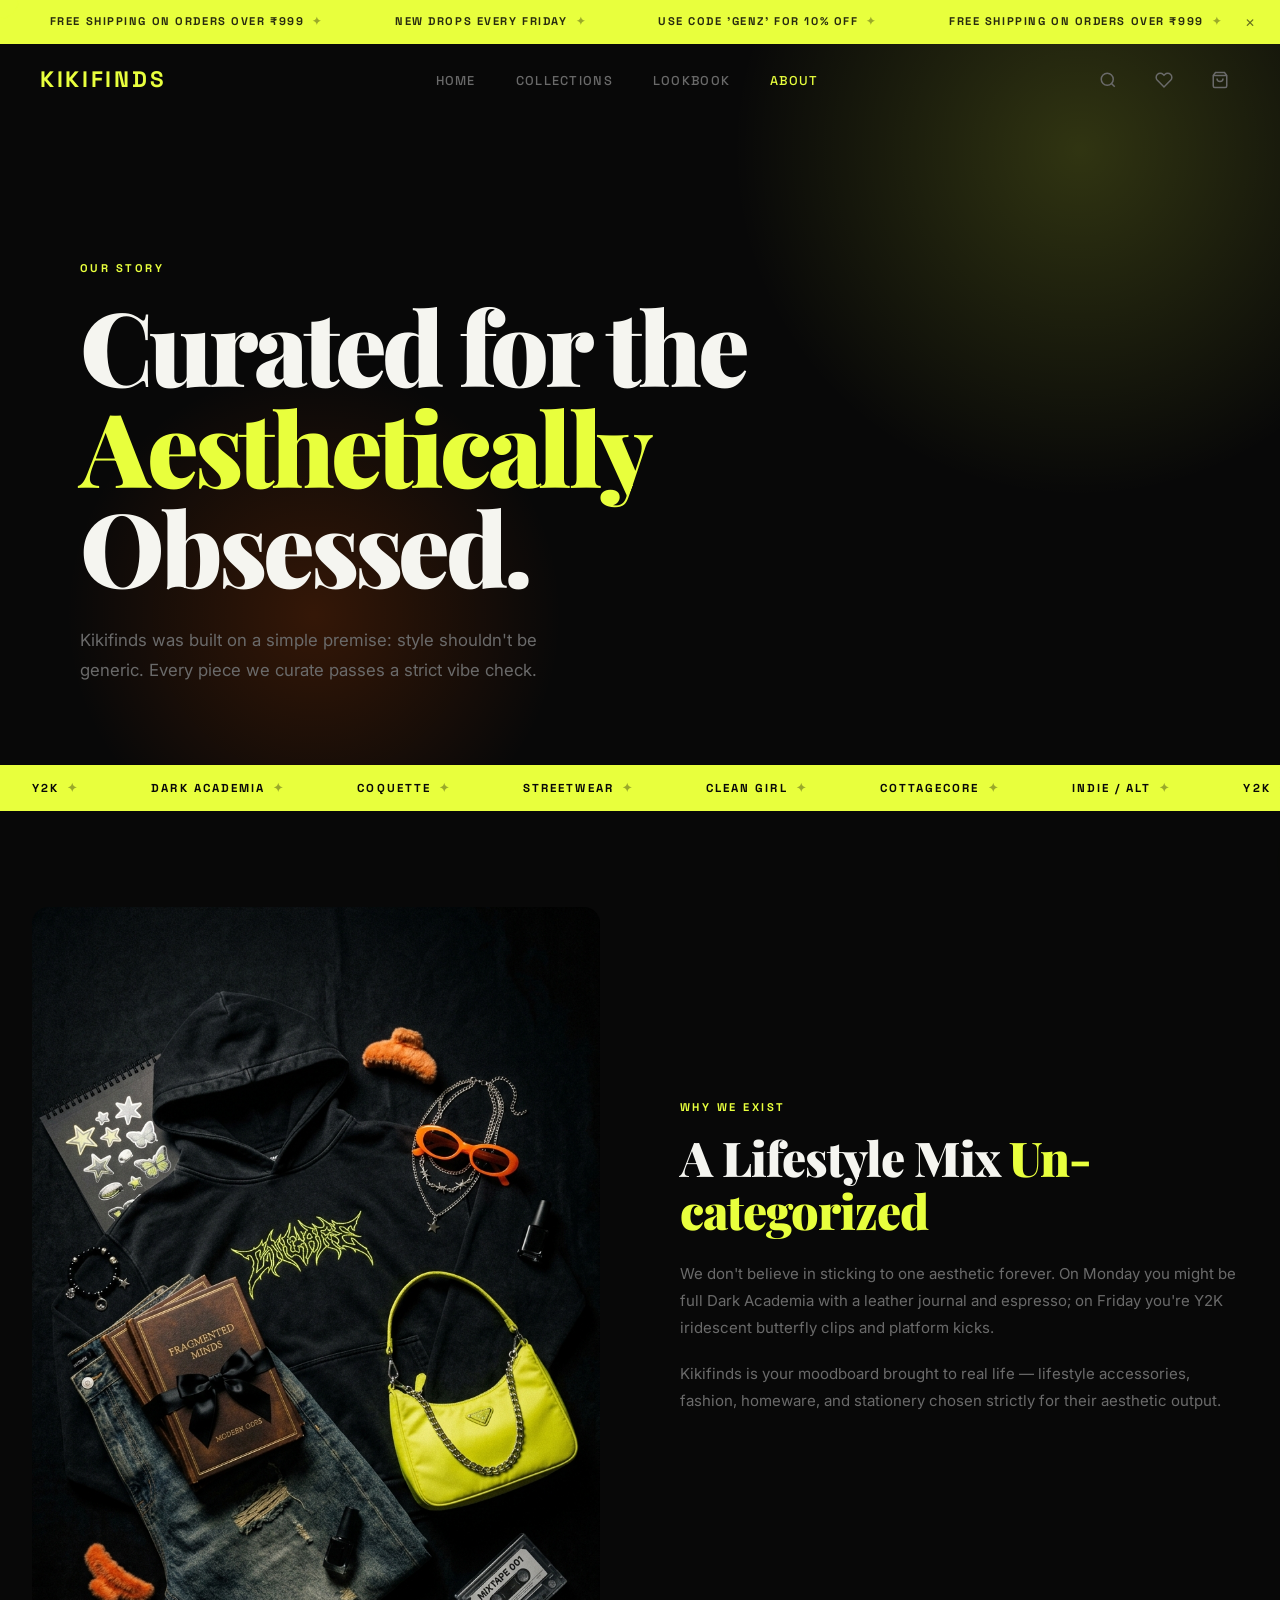
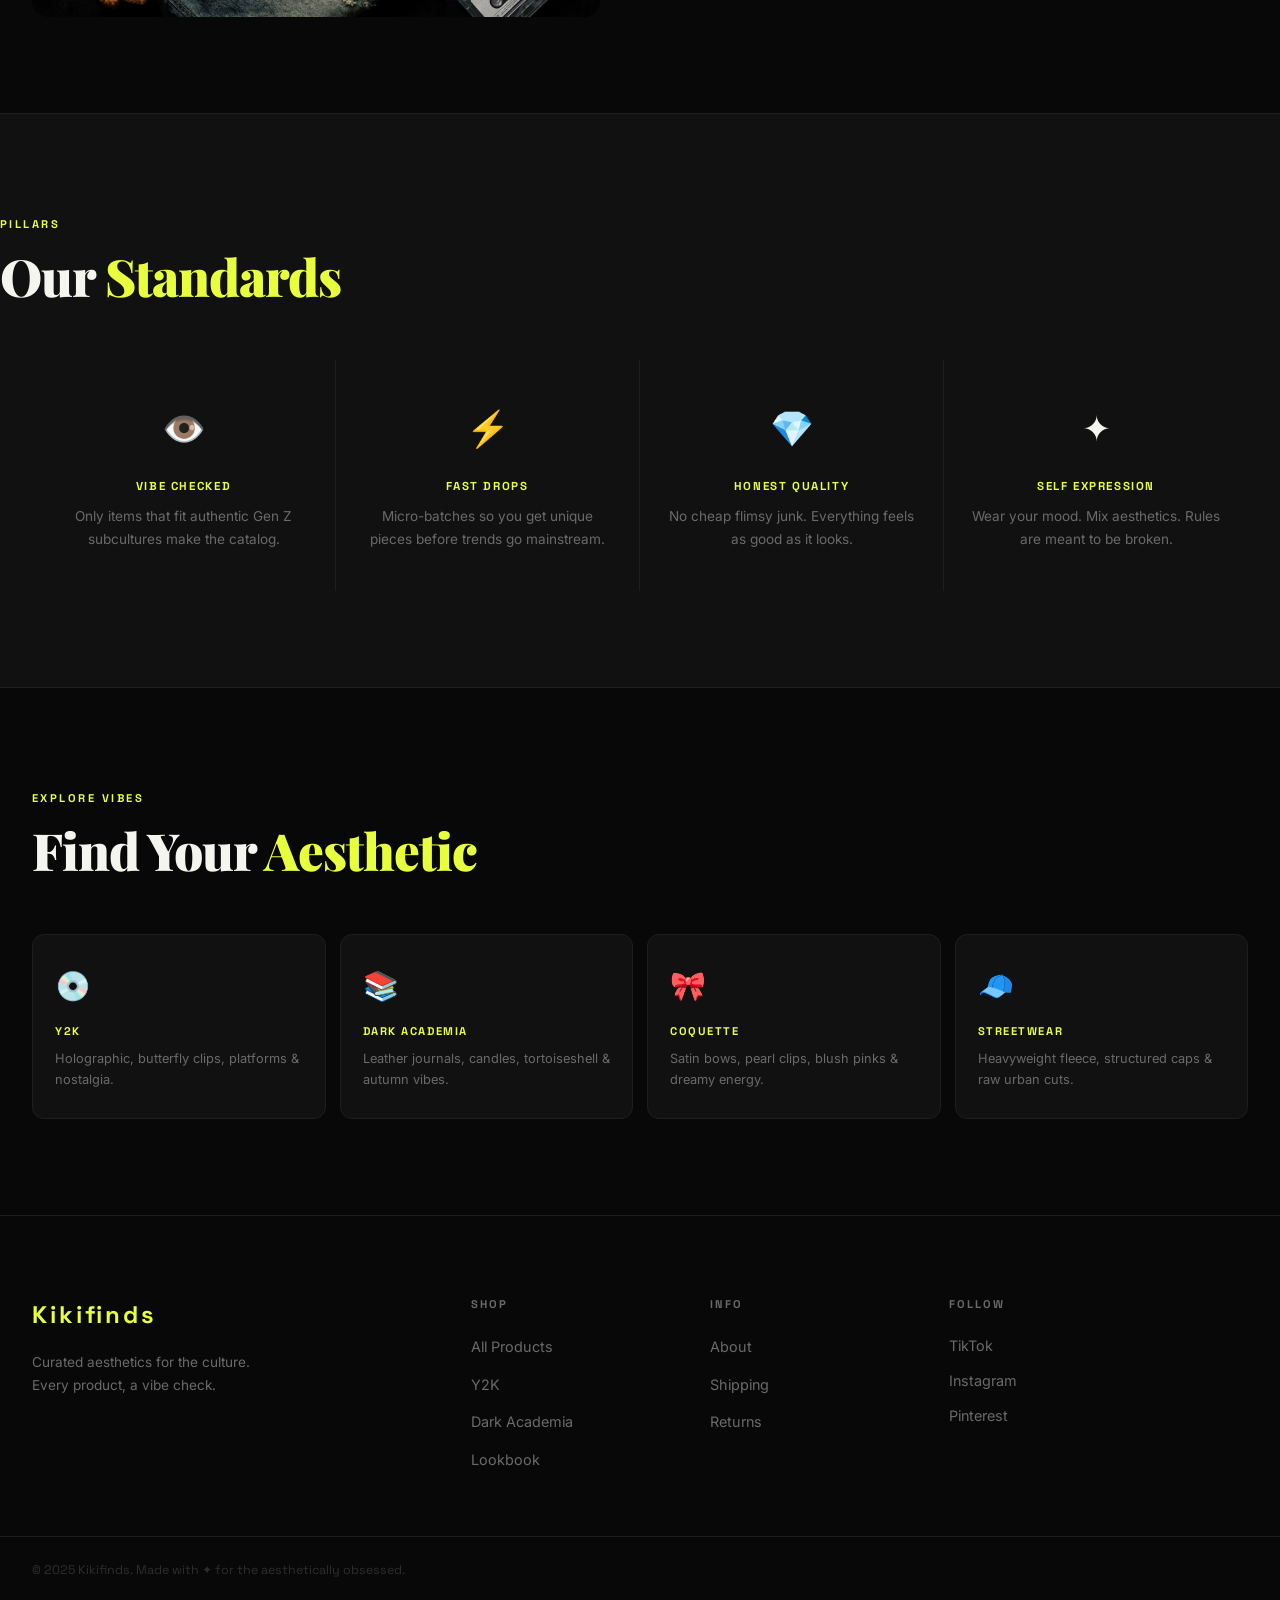
==== commit 9203e25d: "refactor: rename brand from Kiranza to kikifinds" ====
--- a/about.html
+++ b/about.html
@@ -3,8 +3,8 @@
 <head>
   <meta charset="UTF-8">
   <meta name="viewport" content="width=device-width, initial-scale=1.0">
-  <title>About — Kiranza</title>
-  <meta name="description" content="The story, mission, and aesthetic values behind Kiranza.">
+  <title>About — Kikifinds</title>
+  <meta name="description" content="The story, mission, and aesthetic values behind Kikifinds.">
   <link rel="stylesheet" href="css/colors.css">
   <link rel="stylesheet" href="css/animations.css">
   <link rel="stylesheet" href="css/main.css">
@@ -28,7 +28,7 @@
 
   <!-- Navbar -->
   <nav class="navbar scrolled" id="navbar">
-    <div class="nav-logo"><a href="index.html">KIRANZA</a></div>
+    <div class="nav-logo"><a href="index.html">Kikifinds</a></div>
     <ul class="nav-links">
       <li><a href="index.html">Home</a></li>
       <li><a href="collections.html">Collections</a></li>
@@ -60,7 +60,7 @@
     <div class="about-hero-content reveal">
       <span class="section-tag">Our Story</span>
       <h1>Curated for the <span class="accent-text">Aesthetically</span> Obsessed.</h1>
-      <p>Kiranza was built on a simple premise: style shouldn't be generic. Every piece we curate passes a strict vibe check.</p>
+      <p>Kikifinds was built on a simple premise: style shouldn't be generic. Every piece we curate passes a strict vibe check.</p>
     </div>
   </section>
 
@@ -81,13 +81,13 @@
   <!-- Story Section -->
   <section class="about-story">
     <div class="about-story-img reveal-scale">
-      <img src="assets/images/hero.jpg" alt="Kiranza Aesthetic">
+      <img src="assets/images/hero.jpg" alt="Kikifinds Aesthetic">
     </div>
     <div class="about-story-text reveal">
       <span class="section-tag">Why We Exist</span>
       <h2>A Lifestyle Mix <span class="accent-text">Un-categorized</span></h2>
       <p>We don't believe in sticking to one aesthetic forever. On Monday you might be full Dark Academia with a leather journal and espresso; on Friday you're Y2K iridescent butterfly clips and platform kicks.</p>
-      <p>Kiranza is your moodboard brought to real life — lifestyle accessories, fashion, homeware, and stationery chosen strictly for their aesthetic output.</p>
+      <p>Kikifinds is your moodboard brought to real life — lifestyle accessories, fashion, homeware, and stationery chosen strictly for their aesthetic output.</p>
     </div>
   </section>
 
@@ -187,7 +187,7 @@
   <div class="menu-overlay" id="menu-overlay"></div>
   <div class="mobile-menu" id="mobile-menu">
     <div class="mobile-menu-header">
-      <span class="mobile-menu-logo">KIRANZA</span>
+      <span class="mobile-menu-logo">Kikifinds</span>
       <button class="mobile-menu-close" id="mobile-menu-close">✕</button>
     </div>
     <div class="mobile-nav-links">
@@ -211,7 +211,7 @@
   <footer class="footer">
     <div class="footer-inner">
       <div class="footer-brand">
-        <span class="footer-logo">KIRANZA</span>
+        <span class="footer-logo">Kikifinds</span>
         <p>Curated aesthetics for the culture. Every product, a vibe check.</p>
       </div>
       <div class="footer-col">
@@ -241,7 +241,7 @@
       </div>
     </div>
     <div class="footer-bottom">
-      <p>© 2025 Kiranza. Made with ✦ for the aesthetically obsessed.</p>
+      <p>© 2025 Kikifinds. Made with ✦ for the aesthetically obsessed.</p>
     </div>
   </footer>
 
--- a/css/colors.css
+++ b/css/colors.css
@@ -1,6 +1,6 @@
 /*
  * ============================================================
- *  KIRANZA — COLOR TOKENS
+ *  Kikifinds — COLOR TOKENS
  *  Edit this file to retheme the entire site in one shot.
  * ============================================================
  */
--- a/css/animations.css
+++ b/css/animations.css
@@ -1,5 +1,5 @@
 /* ============================================================
-   KIRANZA — ANIMATIONS & SCROLL REVEAL
+   Kikifinds — ANIMATIONS & SCROLL REVEAL
    ============================================================ */
 
 /* ── Marquee ──────────────────────────────────────────────── */
--- a/css/main.css
+++ b/css/main.css
@@ -1,5 +1,5 @@
 /* ============================================================
-   KIRANZA — MAIN STYLES
+   Kikifinds — MAIN STYLES
    Reset · Typography · Layout · Navbar · Hero · Sections · Footer
    ============================================================ */
 
@@ -461,7 +461,7 @@
   overflow: hidden;
 }
 .statement-section::before {
-  content: 'KIRANZA';
+  content: 'Kikifinds';
   position: absolute;
   top: 50%; left: 50%;
   transform: translate(-50%, -50%);
--- a/css/components.css
+++ b/css/components.css
@@ -1,5 +1,5 @@
 /* ============================================================
-   KIRANZA — COMPONENTS
+   Kikifinds — COMPONENTS
    Buttons · Product Cards · Collection Cards · Badges · Forms
    ============================================================ */
 
--- a/css/enhancements.css
+++ b/css/enhancements.css
@@ -1,5 +1,5 @@
 /* ============================================================
-   KIRANZA — ENHANCEMENTS CSS
+   Kikifinds — ENHANCEMENTS CSS
    All new feature styles layered on top of the base system.
    Announcement Bar · Cursor · Transitions · Toast · Mobile Menu
    Cart Drawer · Search Overlay · Sort · Variants · Reviews
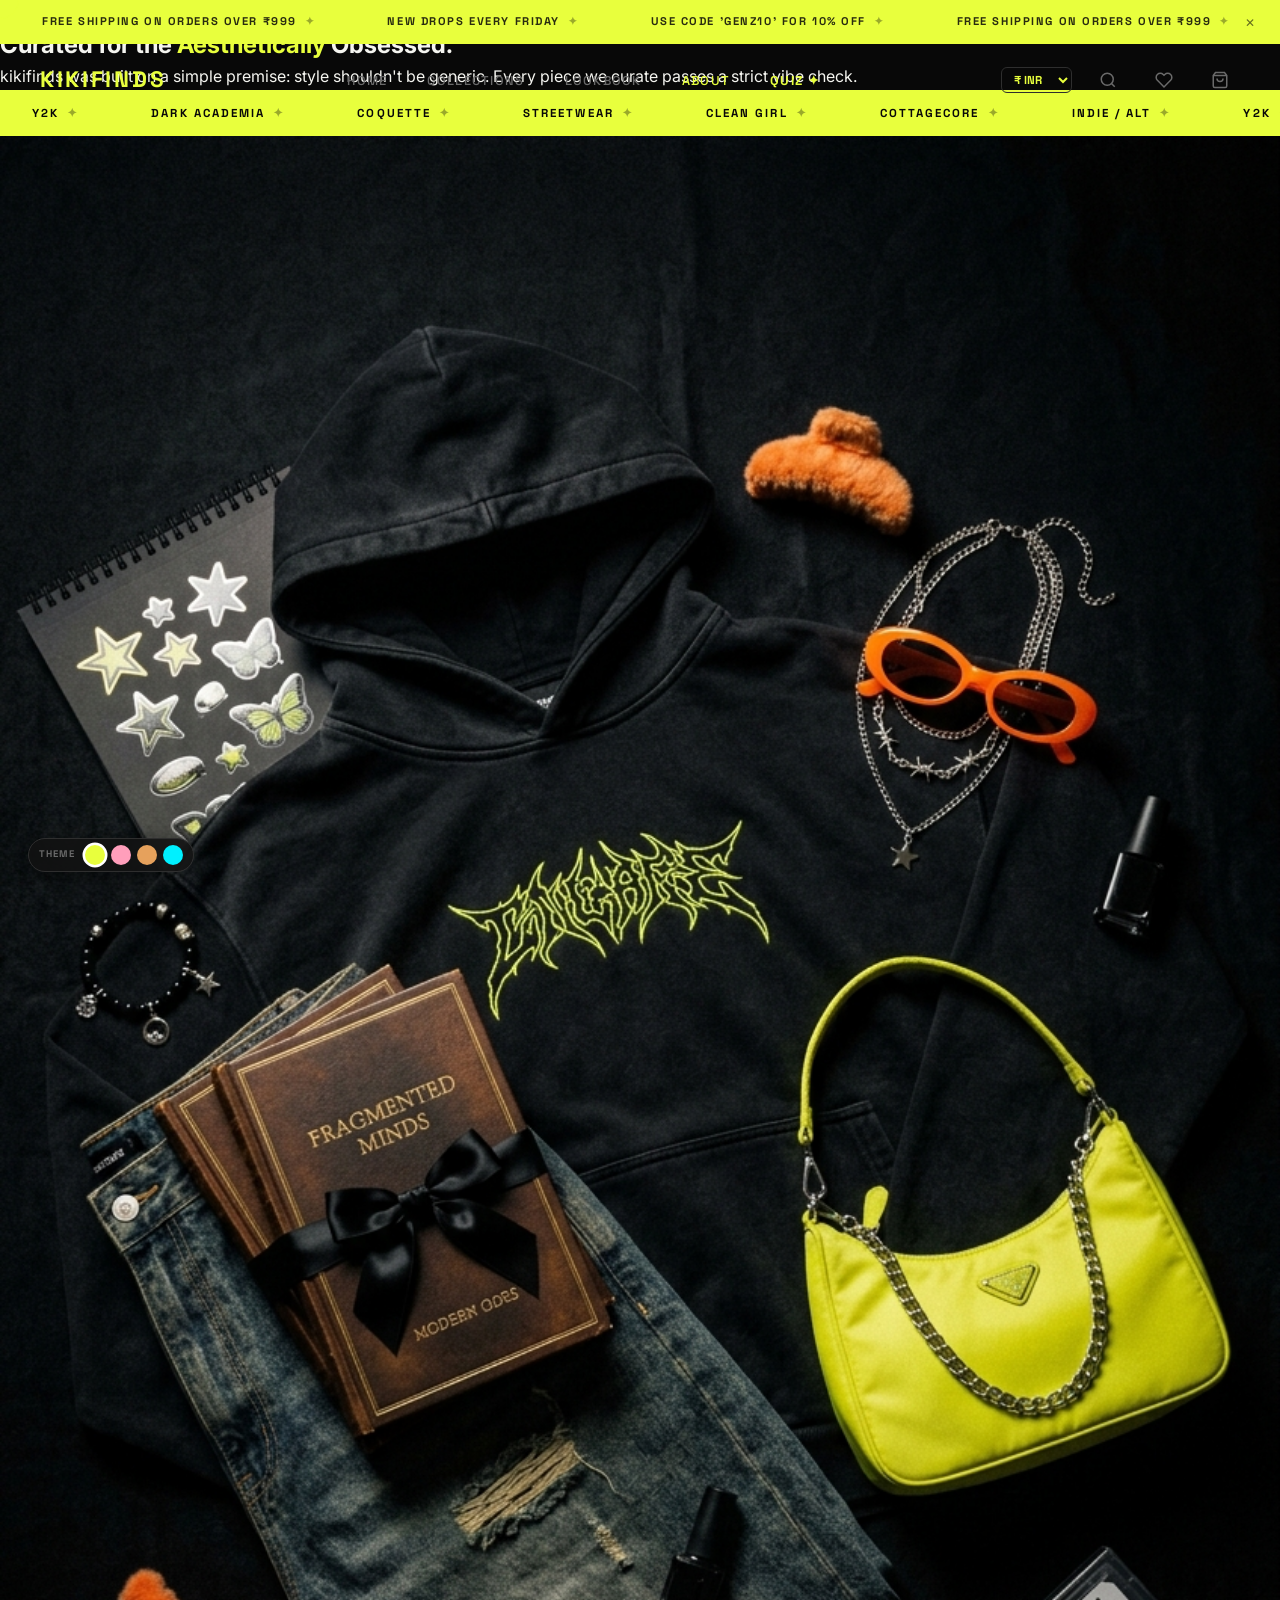
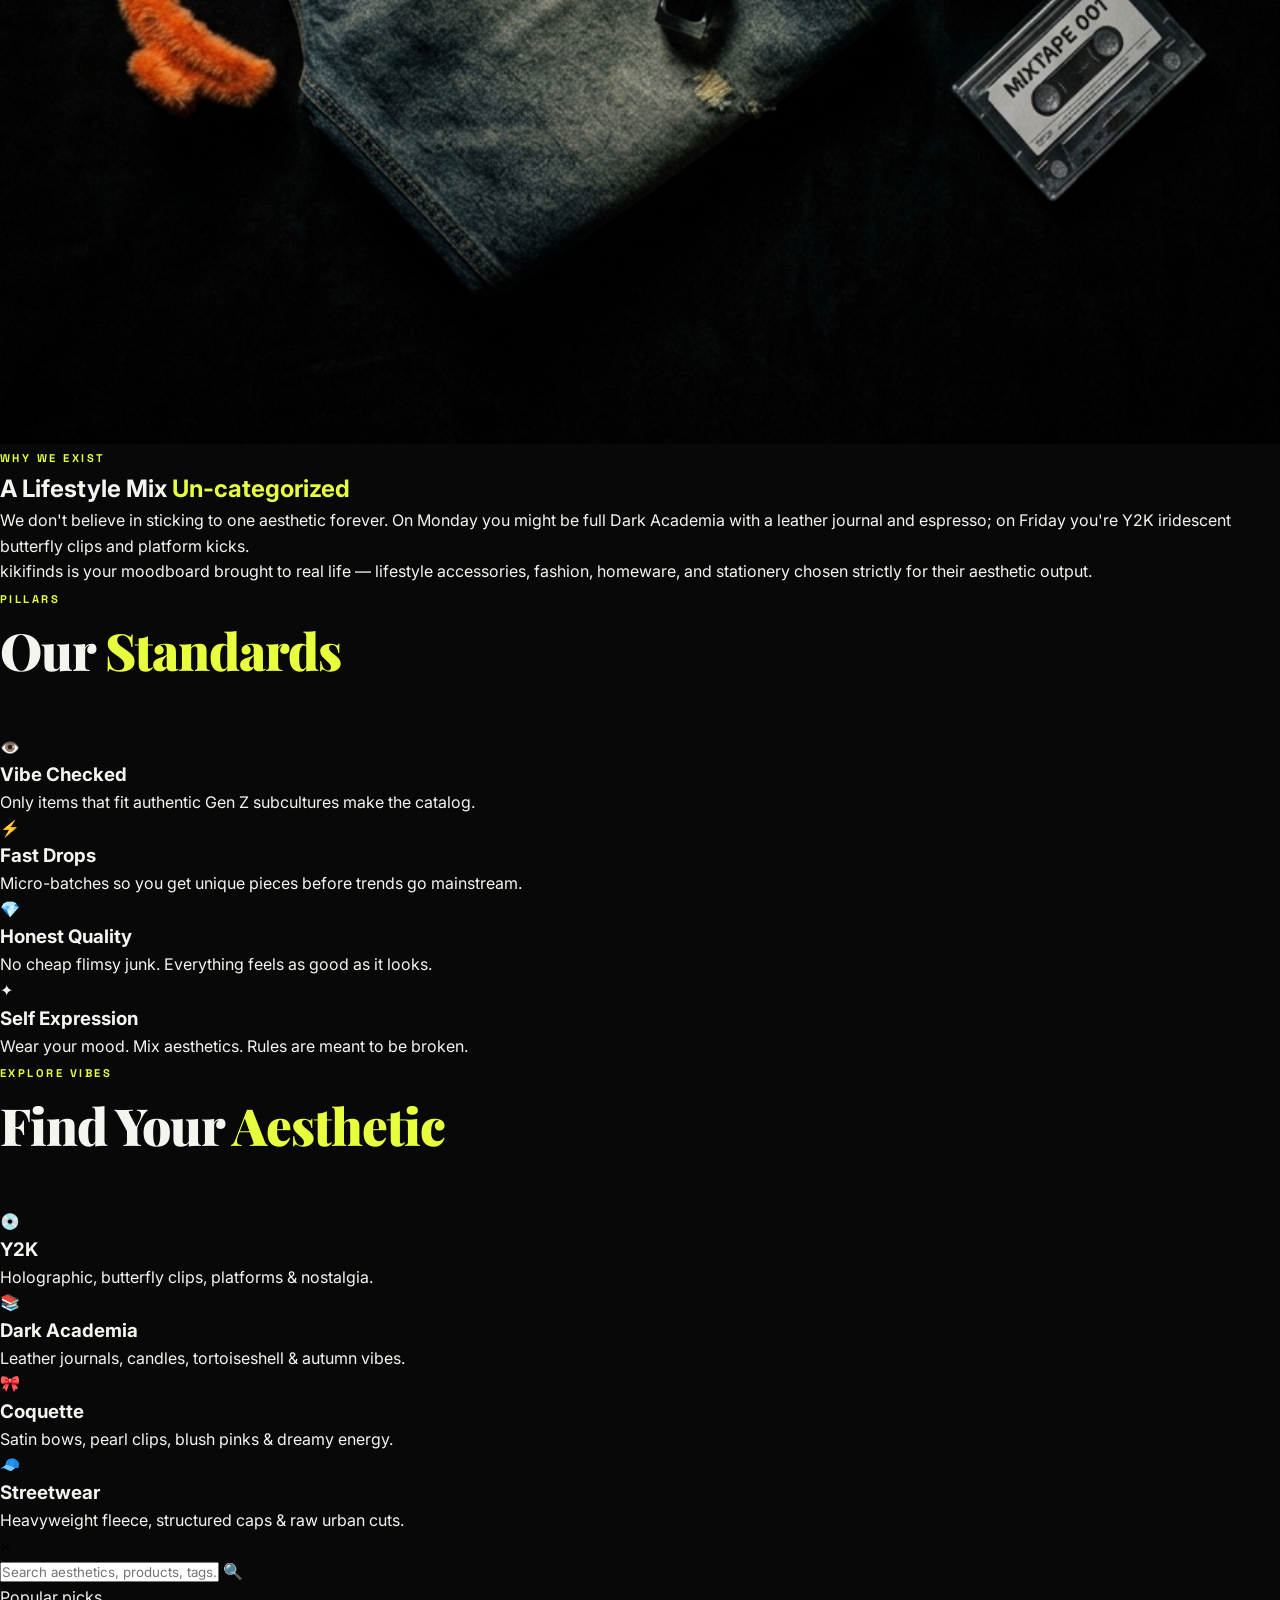
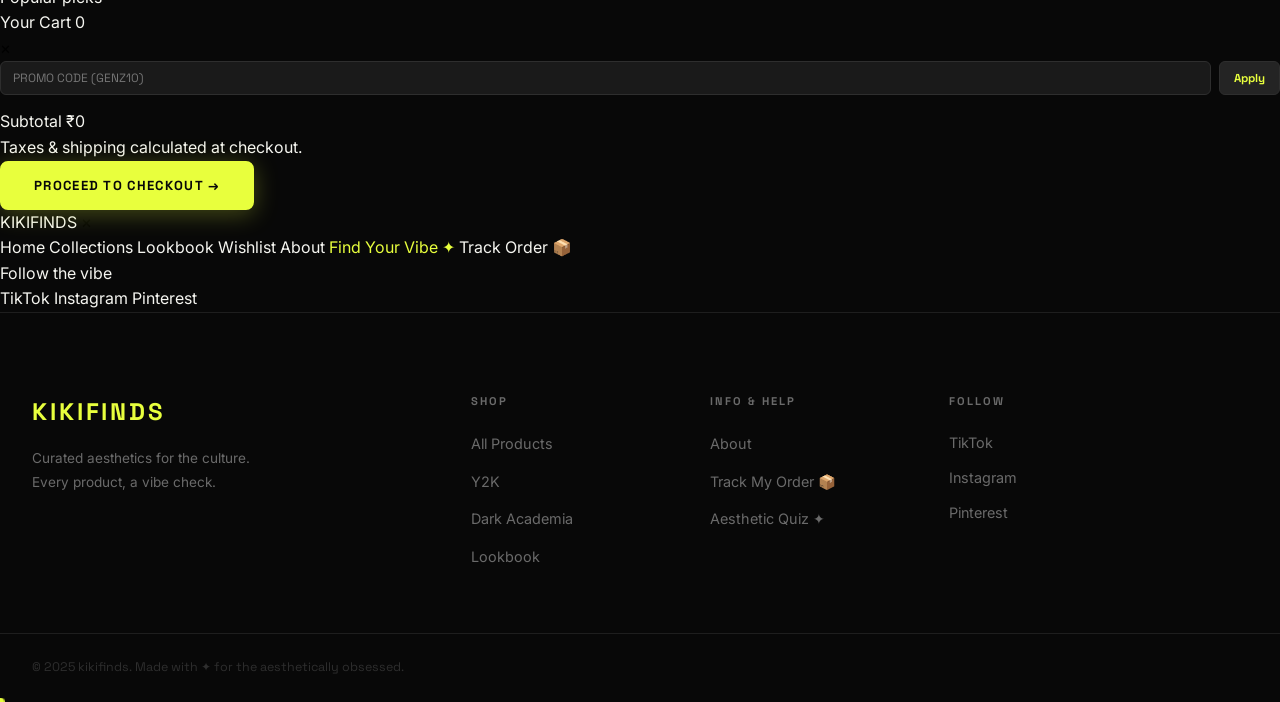
==== commit ef4714bf: "feat: add theme switcher, vibe quiz, quick view modal, coupon & checkout flow with confetti, recentl" ====
--- a/about.html
+++ b/about.html
@@ -3,8 +3,8 @@
 <head>
   <meta charset="UTF-8">
   <meta name="viewport" content="width=device-width, initial-scale=1.0">
-  <title>About — Kikifinds</title>
-  <meta name="description" content="The story, mission, and aesthetic values behind Kikifinds.">
+  <title>About — kikifinds</title>
+  <meta name="description" content="The story, mission, and aesthetic values behind kikifinds.">
   <link rel="stylesheet" href="css/colors.css">
   <link rel="stylesheet" href="css/animations.css">
   <link rel="stylesheet" href="css/main.css">
@@ -15,12 +15,21 @@
 
   <div class="scroll-progress" id="scroll-progress"></div>
 
+  <!-- Theme Switcher Widget -->
+  <div class="theme-switcher">
+    <span class="theme-label">Theme</span>
+    <button class="theme-btn t-chartreuse active" data-theme="chartreuse" onclick="applyTheme('chartreuse')" title="Electric Chartreuse"></button>
+    <button class="theme-btn t-coquette" data-theme="coquette" onclick="applyTheme('coquette')" title="Coquette Blush"></button>
+    <button class="theme-btn t-amber" data-theme="amber" onclick="applyTheme('amber')" title="Dark Academia Amber"></button>
+    <button class="theme-btn t-vaporwave" data-theme="vaporwave" onclick="applyTheme('vaporwave')" title="Y2K Vaporwave"></button>
+  </div>
+
   <!-- Announcement Bar -->
   <div class="announcement-bar" id="announcement-bar">
     <div class="announcement-track">
       <span class="announcement-item">FREE SHIPPING ON ORDERS OVER ₹999<span class="announcement-sep">✦</span></span>
       <span class="announcement-item">NEW DROPS EVERY FRIDAY<span class="announcement-sep">✦</span></span>
-      <span class="announcement-item">USE CODE 'GENZ' FOR 10% OFF<span class="announcement-sep">✦</span></span>
+      <span class="announcement-item">USE CODE 'GENZ10' FOR 10% OFF<span class="announcement-sep">✦</span></span>
       <span class="announcement-item">FREE SHIPPING ON ORDERS OVER ₹999<span class="announcement-sep">✦</span></span>
     </div>
     <button class="announcement-close" id="announcement-close" aria-label="Close">✕</button>
@@ -28,14 +37,21 @@
 
   <!-- Navbar -->
   <nav class="navbar scrolled" id="navbar">
-    <div class="nav-logo"><a href="index.html">Kikifinds</a></div>
+    <div class="nav-logo"><a href="index.html">KIKIFINDS</a></div>
     <ul class="nav-links">
       <li><a href="index.html">Home</a></li>
       <li><a href="collections.html">Collections</a></li>
       <li><a href="lookbook.html">Lookbook</a></li>
       <li><a href="about.html" class="active">About</a></li>
+      <li><a href="#" onclick="openVibeQuiz();return false;" style="color:var(--clr-accent-1);font-weight:700;">Quiz ✦</a></li>
     </ul>
     <div class="nav-actions">
+      <select class="currency-select" id="currency-select" aria-label="Currency">
+        <option value="INR">₹ INR</option>
+        <option value="USD">$ USD</option>
+        <option value="EUR">€ EUR</option>
+        <option value="GBP">£ GBP</option>
+      </select>
       <button class="nav-icon-btn" id="search-btn" aria-label="Search">
         <svg width="18" height="18" viewBox="0 0 24 24" fill="none" stroke="currentColor" stroke-width="2"><circle cx="11" cy="11" r="8"/><path d="m21 21-4.35-4.35"/></svg>
       </button>
@@ -60,7 +76,7 @@
     <div class="about-hero-content reveal">
       <span class="section-tag">Our Story</span>
       <h1>Curated for the <span class="accent-text">Aesthetically</span> Obsessed.</h1>
-      <p>Kikifinds was built on a simple premise: style shouldn't be generic. Every piece we curate passes a strict vibe check.</p>
+      <p>kikifinds was built on a simple premise: style shouldn't be generic. Every piece we curate passes a strict vibe check.</p>
     </div>
   </section>
 
@@ -81,13 +97,13 @@
   <!-- Story Section -->
   <section class="about-story">
     <div class="about-story-img reveal-scale">
-      <img src="assets/images/hero.jpg" alt="Kikifinds Aesthetic">
+      <img src="assets/images/hero.jpg" alt="kikifinds Aesthetic">
     </div>
     <div class="about-story-text reveal">
       <span class="section-tag">Why We Exist</span>
       <h2>A Lifestyle Mix <span class="accent-text">Un-categorized</span></h2>
       <p>We don't believe in sticking to one aesthetic forever. On Monday you might be full Dark Academia with a leather journal and espresso; on Friday you're Y2K iridescent butterfly clips and platform kicks.</p>
-      <p>Kikifinds is your moodboard brought to real life — lifestyle accessories, fashion, homeware, and stationery chosen strictly for their aesthetic output.</p>
+      <p>kikifinds is your moodboard brought to real life — lifestyle accessories, fashion, homeware, and stationery chosen strictly for their aesthetic output.</p>
     </div>
   </section>
 
@@ -174,6 +190,10 @@
     </div>
     <div class="cart-drawer-body" id="cart-items"></div>
     <div class="cart-drawer-footer">
+      <form class="cart-coupon-wrap" id="cart-coupon-form">
+        <input type="text" class="cart-coupon-input" id="cart-coupon-input" placeholder="Promo code (GENZ10)">
+        <button type="submit" class="cart-coupon-btn">Apply</button>
+      </form>
       <div class="cart-subtotal">
         <span class="cart-subtotal-label">Subtotal</span>
         <span class="cart-total-amount" id="cart-total">₹0</span>
@@ -187,7 +207,7 @@
   <div class="menu-overlay" id="menu-overlay"></div>
   <div class="mobile-menu" id="mobile-menu">
     <div class="mobile-menu-header">
-      <span class="mobile-menu-logo">Kikifinds</span>
+      <span class="mobile-menu-logo">KIKIFINDS</span>
       <button class="mobile-menu-close" id="mobile-menu-close">✕</button>
     </div>
     <div class="mobile-nav-links">
@@ -196,6 +216,8 @@
       <a href="lookbook.html" class="mobile-nav-link">Lookbook</a>
       <a href="wishlist.html" class="mobile-nav-link">Wishlist</a>
       <a href="about.html" class="mobile-nav-link active">About</a>
+      <a href="#" onclick="openVibeQuiz();return false;" class="mobile-nav-link" style="color:var(--clr-accent-1)">Find Your Vibe ✦</a>
+      <a href="#" onclick="openTrackModal();return false;" class="mobile-nav-link">Track Order 📦</a>
     </div>
     <div class="mobile-menu-footer">
       <span class="mobile-footer-label">Follow the vibe</span>
@@ -211,7 +233,7 @@
   <footer class="footer">
     <div class="footer-inner">
       <div class="footer-brand">
-        <span class="footer-logo">Kikifinds</span>
+        <span class="footer-logo">KIKIFINDS</span>
         <p>Curated aesthetics for the culture. Every product, a vibe check.</p>
       </div>
       <div class="footer-col">
@@ -224,11 +246,11 @@
         </ul>
       </div>
       <div class="footer-col">
-        <h4>Info</h4>
+        <h4>Info & Help</h4>
         <ul>
           <li><a href="about.html">About</a></li>
-          <li><a href="#">Shipping</a></li>
-          <li><a href="#">Returns</a></li>
+          <li><a href="#" onclick="openTrackModal();return false;">Track My Order 📦</a></li>
+          <li><a href="#" onclick="openVibeQuiz();return false;">Aesthetic Quiz ✦</a></li>
         </ul>
       </div>
       <div class="footer-col">
@@ -241,11 +263,12 @@
       </div>
     </div>
     <div class="footer-bottom">
-      <p>© 2025 Kikifinds. Made with ✦ for the aesthetically obsessed.</p>
+      <p>© 2025 kikifinds. Made with ✦ for the aesthetically obsessed.</p>
     </div>
   </footer>
 
   <script src="data/products.js"></script>
+  <script src="js/features.js"></script>
   <script src="js/main.js"></script>
   <script src="js/ui.js"></script>
   <script src="js/cart.js"></script>
--- a/css/enhancements.css
+++ b/css/enhancements.css
@@ -1,9 +1,9 @@
 /* ============================================================
-   Kikifinds — ENHANCEMENTS CSS
-   All new feature styles layered on top of the base system.
+   KIKIFINDS — ENHANCEMENTS CSS
    Announcement Bar · Cursor · Transitions · Toast · Mobile Menu
    Cart Drawer · Search Overlay · Sort · Variants · Reviews
    Sticky Bar · Lightbox · New-In · Wishlist · About
+   Theme Switcher · Quick View · Checkout · Confetti · Dock · Quiz · Videos
    ============================================================ */
 
 /* ══════════════════════════════════════════════════════════ */
@@ -185,605 +185,264 @@
 .toast-icon    { font-size: 1rem; flex-shrink: 0; }
 
 /* ══════════════════════════════════════════════════════════ */
-/*  MOBILE MENU                                               */
-/* ══════════════════════════════════════════════════════════ */
-.menu-overlay {
-  position: fixed; inset: 0;
-  background: rgba(0,0,0,0.72);
-  z-index: 1000;
-  opacity: 0; pointer-events: none;
-  backdrop-filter: blur(4px);
-  transition: opacity 0.35s ease;
-}
-.menu-overlay.open { opacity: 1; pointer-events: all; }
-
-.mobile-menu {
-  position: fixed;
-  top: 0; right: 0; bottom: 0;
-  width: 290px;
-  background: var(--clr-surface);
-  border-left: 1px solid var(--clr-border);
-  z-index: 1001;
-  transform: translateX(100%);
-  transition: transform 0.42s cubic-bezier(0.16,1,0.3,1);
-  display: flex;
-  flex-direction: column;
-  padding: 0;
-}
-.mobile-menu.open { transform: translateX(0); }
-
-.mobile-menu-header {
-  display: flex; align-items: center; justify-content: space-between;
-  padding: 24px 24px 20px;
-  border-bottom: 1px solid var(--clr-border);
-}
-.mobile-menu-logo {
+/*  THEME SWITCHER DOCK                                       */
+/* ══════════════════════════════════════════════════════════ */
+.theme-switcher {
+  position: fixed;
+  bottom: 28px; left: 28px;
+  z-index: 9900;
+  display: flex; align-items: center; gap: 6px;
+  background: rgba(18,18,18,0.85);
+  backdrop-filter: blur(16px);
+  border: 1px solid var(--clr-border-bright);
+  padding: 6px 10px; border-radius: 100px;
+  box-shadow: 0 8px 32px rgba(0,0,0,0.5);
+}
+.theme-label {
   font-family: 'Space Grotesk', sans-serif;
-  font-size: 1.1rem; font-weight: 700; letter-spacing: 0.12em;
-  color: var(--clr-accent-1);
-}
-.mobile-menu-close {
+  font-size: 0.6rem; font-weight: 700; letter-spacing: 0.12em;
+  text-transform: uppercase; color: var(--clr-text-muted);
+  margin-right: 4px;
+}
+.theme-btn {
+  width: 20px; height: 20px; border-radius: 50%;
+  border: 2px solid transparent; transition: transform 0.2s, border-color 0.2s;
+  cursor: pointer; background: transparent; padding: 0;
+}
+.theme-btn:hover, .theme-btn.active { transform: scale(1.25); border-color: #fff; }
+.theme-btn.t-chartreuse { background: #e8ff3d; }
+.theme-btn.t-coquette   { background: #ff9ebb; }
+.theme-btn.t-amber      { background: #e6a15c; }
+.theme-btn.t-vaporwave  { background: #00f0ff; }
+
+/* Currency select styling */
+.currency-select {
+  background: transparent; border: 1px solid var(--clr-border-bright);
+  border-radius: 6px; padding: 4px 8px;
+  font-family: 'Space Grotesk', sans-serif; font-size: 0.72rem;
+  font-weight: 700; color: var(--clr-accent-1); outline: none; cursor: pointer;
+}
+.currency-select option { background: var(--clr-surface-2); color: var(--clr-text); }
+
+/* ══════════════════════════════════════════════════════════ */
+/*  QUICK VIEW MODAL                                          */
+/* ══════════════════════════════════════════════════════════ */
+.quickview-modal {
+  position: fixed; inset: 0; z-index: 9000;
+  display: flex; align-items: center; justify-content: center;
+  opacity: 0; pointer-events: none; transition: opacity 0.3s ease;
+}
+.quickview-modal.open { opacity: 1; pointer-events: all; }
+.quickview-overlay {
+  position: absolute; inset: 0; background: rgba(0,0,0,0.85); backdrop-filter: blur(8px);
+}
+.quickview-dialog {
+  position: relative; z-index: 1;
+  background: var(--clr-surface); border: 1px solid var(--clr-border-bright);
+  border-radius: 16px; max-width: 860px; width: 92vw; max-height: 90vh;
+  overflow-y: auto; padding: 36px;
+  transform: scale(0.94); transition: transform 0.35s cubic-bezier(0.16,1,0.3,1);
+}
+.quickview-modal.open .quickview-dialog { transform: scale(1); }
+.quickview-close {
+  position: absolute; top: 18px; right: 18px;
   width: 36px; height: 36px; border-radius: 50%;
-  border: 1px solid var(--clr-border-bright);
+  border: 1px solid var(--clr-border-bright); background: transparent;
+  color: var(--clr-text-muted); font-size: 1rem; display: flex; align-items: center; justify-content: center;
+}
+.quickview-close:hover { border-color: var(--clr-accent-1); color: var(--clr-accent-1); }
+.quickview-grid { display: grid; grid-template-columns: 1fr 1fr; gap: 32px; align-items: center; }
+.quickview-img { aspect-ratio: 3/4; border-radius: 12px; overflow: hidden; background: var(--clr-surface-2); }
+.quickview-img img { object-fit: cover; }
+.quickview-info h2 { font-family: 'Playfair Display', serif; font-size: 1.8rem; font-weight: 900; margin: 8px 0 12px; }
+.quickview-price { font-family: 'Space Grotesk', sans-serif; font-size: 1.4rem; font-weight: 700; color: var(--clr-accent-1); margin-bottom: 16px; }
+.quickview-desc { font-size: 0.88rem; color: var(--clr-text-muted); line-height: 1.68; margin-bottom: 20px; }
+
+/* Card Quick View Hover Button */
+.product-card-img { position: relative; }
+.quickview-card-btn {
+  position: absolute; bottom: 12px; left: 50%; transform: translateX(-50%) translateY(10px);
+  background: rgba(8,8,8,0.85); backdrop-filter: blur(8px);
+  border: 1px solid var(--clr-border-bright); color: var(--clr-text);
+  font-family: 'Space Grotesk', sans-serif; font-size: 0.68rem; font-weight: 700;
+  letter-spacing: 0.1em; text-transform: uppercase;
+  padding: 8px 16px; border-radius: 100px; opacity: 0; pointer-events: none;
+  transition: all 0.25s ease;
+}
+.product-card:hover .quickview-card-btn { opacity: 1; pointer-events: all; transform: translateX(-50%) translateY(0); }
+.quickview-card-btn:hover { background: var(--clr-accent-1); color: var(--clr-text-invert); border-color: var(--clr-accent-1); }
+
+/* ══════════════════════════════════════════════════════════ */
+/*  CHECKOUT & CONFETTI                                      */
+/* ══════════════════════════════════════════════════════════ */
+.checkout-modal, .success-modal, .track-modal, .quiz-modal {
+  position: fixed; inset: 0; z-index: 9500;
   display: flex; align-items: center; justify-content: center;
-  font-size: 1rem; color: var(--clr-text-muted);
-  transition: all 0.25s; background: transparent;
-}
-.mobile-menu-close:hover { border-color: var(--clr-accent-1); color: var(--clr-accent-1); }
-
-.mobile-nav-links { display: flex; flex-direction: column; padding: 16px; flex: 1; }
-.mobile-nav-link {
-  font-family: 'Space Grotesk', sans-serif;
-  font-size: 0.82rem; font-weight: 600;
-  letter-spacing: 0.1em; text-transform: uppercase;
-  color: var(--clr-text-muted);
-  padding: 14px 16px; border-radius: 8px;
-  transition: all 0.25s; display: block;
-}
-.mobile-nav-link:hover { background: var(--clr-surface-2); color: var(--clr-accent-1); }
-.mobile-nav-link.active { color: var(--clr-accent-1); }
-
-.mobile-menu-footer {
-  padding: 20px 24px 28px;
-  border-top: 1px solid var(--clr-border);
-}
-.mobile-footer-label {
-  font-family: 'Space Grotesk', sans-serif;
-  font-size: 0.62rem; letter-spacing: 0.15em;
-  text-transform: uppercase; color: var(--clr-text-muted);
-  margin-bottom: 12px; display: block;
-}
-.mobile-socials { display: flex; gap: 8px; }
-.mobile-social {
-  padding: 8px 14px; border: 1px solid var(--clr-border-bright);
-  border-radius: 6px; font-family: 'Space Grotesk', sans-serif;
-  font-size: 0.68rem; font-weight: 600; color: var(--clr-text-muted);
-  transition: all 0.25s;
-}
-.mobile-social:hover { border-color: var(--clr-accent-1); color: var(--clr-accent-1); }
-
-/* ══════════════════════════════════════════════════════════ */
-/*  CART DRAWER                                               */
-/* ══════════════════════════════════════════════════════════ */
-.cart-overlay {
-  position: fixed; inset: 0;
-  background: rgba(0,0,0,0.65);
-  z-index: 2000;
-  opacity: 0; pointer-events: none;
-  backdrop-filter: blur(4px);
-  transition: opacity 0.35s ease;
-}
-.cart-overlay.open { opacity: 1; pointer-events: all; }
-
-.cart-drawer {
-  position: fixed;
-  top: 0; right: 0; bottom: 0;
-  width: 400px; max-width: 94vw;
-  background: var(--clr-surface);
-  border-left: 1px solid var(--clr-border);
-  z-index: 2001;
-  transform: translateX(100%);
-  transition: transform 0.42s cubic-bezier(0.16,1,0.3,1);
-  display: flex; flex-direction: column;
-}
-.cart-drawer.open { transform: translateX(0); }
-
-.cart-drawer-header {
-  padding: 22px 24px;
-  border-bottom: 1px solid var(--clr-border);
-  display: flex; align-items: center; justify-content: space-between;
-}
-.cart-drawer-title {
-  font-family: 'Space Grotesk', sans-serif;
-  font-size: 0.72rem; font-weight: 700;
-  letter-spacing: 0.2em; text-transform: uppercase;
-  color: var(--clr-text-muted);
-}
-.cart-drawer-count {
-  background: var(--clr-accent-1); color: var(--clr-text-invert);
-  font-family: 'Space Grotesk', sans-serif;
-  font-size: 0.65rem; font-weight: 700;
-  padding: 2px 8px; border-radius: 100px;
-  margin-left: 8px;
-}
-.cart-drawer-close {
+  opacity: 0; pointer-events: none; transition: opacity 0.3s ease;
+}
+.checkout-modal.open, .success-modal.open, .track-modal.open, .quiz-modal.open { opacity: 1; pointer-events: all; }
+.checkout-overlay { position: absolute; inset: 0; background: rgba(0,0,0,0.88); backdrop-filter: blur(8px); }
+.checkout-dialog, .track-dialog, .quiz-dialog {
+  position: relative; z-index: 1;
+  background: var(--clr-surface); border: 1px solid var(--clr-border-bright);
+  border-radius: 16px; max-width: 900px; width: 94vw; max-height: 92vh;
+  overflow-y: auto; padding: 36px;
+  transform: scale(0.94); transition: transform 0.35s cubic-bezier(0.16,1,0.3,1);
+}
+.checkout-modal.open .checkout-dialog, .track-modal.open .track-dialog, .quiz-modal.open .quiz-dialog { transform: scale(1); }
+.checkout-close, .track-close, .quiz-close {
+  position: absolute; top: 20px; right: 20px;
   width: 36px; height: 36px; border-radius: 50%;
-  border: 1px solid var(--clr-border-bright);
-  display: flex; align-items: center; justify-content: center;
-  font-size: 1rem; color: var(--clr-text-muted);
-  transition: all 0.25s; background: transparent;
-}
-.cart-drawer-close:hover { border-color: var(--clr-accent-1); color: var(--clr-accent-1); }
-
-.cart-drawer-body {
-  flex: 1; overflow-y: auto; padding: 8px 0;
-  scrollbar-width: thin; scrollbar-color: var(--clr-surface-3) transparent;
-}
-.cart-empty-state {
-  display: flex; flex-direction: column; align-items: center;
-  justify-content: center; height: 100%;
-  gap: 12px; color: var(--clr-text-muted); text-align: center; padding: 60px 32px;
-}
-.cart-empty-state .icon { font-size: 3rem; opacity: 0.3; }
-.cart-empty-state p { font-size: 0.88rem; line-height: 1.6; }
-
-.cart-item {
-  display: grid;
-  grid-template-columns: 72px 1fr auto;
-  gap: 14px; align-items: center;
-  padding: 16px 20px;
-  border-bottom: 1px solid var(--clr-border);
-  transition: background 0.2s;
-}
-.cart-item:hover { background: var(--clr-surface-2); }
-.cart-item-img {
-  width: 72px; height: 86px; border-radius: 8px;
-  overflow: hidden; background: var(--clr-surface-3); flex-shrink: 0;
-}
-.cart-item-img img { object-fit: cover; }
-.cart-item-cat {
-  font-family: 'Space Grotesk', sans-serif;
-  font-size: 0.58rem; font-weight: 600;
-  letter-spacing: 0.16em; text-transform: uppercase;
-  color: var(--clr-accent-2); margin-bottom: 4px;
-}
-.cart-item-name {
-  font-size: 0.84rem; font-weight: 600; line-height: 1.3;
-  margin-bottom: 6px;
-}
-.cart-item-price {
-  font-family: 'Space Grotesk', sans-serif;
-  font-size: 0.88rem; font-weight: 700;
-  color: var(--clr-accent-1);
-}
-.cart-item-actions { display: flex; flex-direction: column; align-items: flex-end; gap: 8px; }
-.cart-qty {
-  display: flex; align-items: center;
-  border: 1px solid var(--clr-border-bright); border-radius: 6px; overflow: hidden;
-}
-.cart-qty-btn {
-  width: 28px; height: 28px;
-  display: flex; align-items: center; justify-content: center;
-  font-size: 0.9rem; color: var(--clr-text-muted);
-  transition: all 0.2s; background: transparent;
-}
-.cart-qty-btn:hover { background: var(--clr-surface-3); color: var(--clr-text); }
-.cart-qty-num {
-  min-width: 28px; text-align: center;
-  font-family: 'Space Grotesk', sans-serif; font-size: 0.8rem; font-weight: 700;
-  color: var(--clr-text);
-  border-left: 1px solid var(--clr-border); border-right: 1px solid var(--clr-border);
-  padding: 0 4px;
-}
-.cart-remove {
-  font-size: 0.68rem; color: var(--clr-text-muted);
-  text-decoration: underline; transition: color 0.2s;
-  background: transparent; border: none; cursor: pointer;
-}
-.cart-remove:hover { color: #ff4444; }
-
-.cart-drawer-footer {
-  padding: 18px 20px;
-  border-top: 1px solid var(--clr-border); background: var(--clr-surface);
-}
-.cart-subtotal {
-  display: flex; justify-content: space-between; align-items: baseline;
-  margin-bottom: 4px;
-}
-.cart-subtotal-label {
-  font-family: 'Space Grotesk', sans-serif;
-  font-size: 0.68rem; font-weight: 600;
-  letter-spacing: 0.12em; text-transform: uppercase; color: var(--clr-text-muted);
-}
-.cart-total-amount {
-  font-family: 'Space Grotesk', sans-serif;
-  font-size: 1.25rem; font-weight: 700; color: var(--clr-accent-1);
-}
-.cart-note {
-  font-size: 0.72rem; color: var(--clr-text-muted); margin-bottom: 16px;
-}
-.cart-checkout { width: 100%; justify-content: center; }
-
-/* ══════════════════════════════════════════════════════════ */
-/*  SEARCH OVERLAY                                            */
-/* ══════════════════════════════════════════════════════════ */
-.search-overlay {
-  position: fixed; inset: 0;
-  background: rgba(8,8,8,0.97);
-  z-index: 5000;
-  display: flex; flex-direction: column; align-items: center;
-  padding: 120px 40px 40px;
-  opacity: 0; pointer-events: none;
-  transition: opacity 0.32s ease;
-  overflow-y: auto;
-}
-.search-overlay.open { opacity: 1; pointer-events: all; }
-
-.search-close {
-  position: absolute; top: 24px; right: 32px;
-  width: 44px; height: 44px; border-radius: 50%;
-  border: 1px solid var(--clr-border-bright);
-  display: flex; align-items: center; justify-content: center;
-  font-size: 1.1rem; color: var(--clr-text-muted); background: transparent;
-  transition: all 0.25s;
-}
-.search-close:hover { border-color: var(--clr-accent-1); color: var(--clr-accent-1); }
-
-.search-input-wrap {
-  width: 100%; max-width: 700px; position: relative; margin-bottom: 12px;
-}
-.search-input {
-  width: 100%; background: transparent;
-  border: none; border-bottom: 2px solid var(--clr-border-bright);
-  padding: 16px 52px 16px 0;
-  font-family: 'Playfair Display', serif;
-  font-size: clamp(1.6rem, 4vw, 2.4rem);
-  font-weight: 400; color: var(--clr-text); outline: none;
-  transition: border-color 0.3s;
-}
-.search-input::placeholder { color: var(--clr-text-faint); }
-.search-input:focus { border-bottom-color: var(--clr-accent-1); }
-.search-icon {
-  position: absolute; right: 4px; top: 50%; transform: translateY(-50%);
-  color: var(--clr-accent-1);
-}
-.search-hint {
-  width: 100%; max-width: 700px;
-  font-family: 'Space Grotesk', sans-serif; font-size: 0.68rem;
-  letter-spacing: 0.15em; text-transform: uppercase;
-  color: var(--clr-text-muted); margin-bottom: 24px;
-}
-.search-results { width: 100%; max-width: 700px; }
-.search-result {
-  display: flex; align-items: center; gap: 16px;
-  padding: 12px 16px; border-radius: 10px;
-  transition: background 0.2s; text-decoration: none;
-}
-.search-result:hover { background: var(--clr-surface); }
-.search-result-img {
-  width: 52px; height: 64px; border-radius: 6px;
-  overflow: hidden; background: var(--clr-surface-2); flex-shrink: 0;
-}
-.search-result-img img { object-fit: cover; }
-.search-result-cat {
-  font-family: 'Space Grotesk', sans-serif; font-size: 0.58rem;
-  font-weight: 600; letter-spacing: 0.16em; text-transform: uppercase;
-  color: var(--clr-accent-2); margin-bottom: 3px;
-}
-.search-result-name { font-size: 0.9rem; font-weight: 600; margin-bottom: 4px; }
-.search-result-price {
-  font-family: 'Space Grotesk', sans-serif; font-size: 0.82rem;
-  font-weight: 700; color: var(--clr-accent-1);
-}
-.search-no-results {
-  text-align: center; padding: 40px 20px; color: var(--clr-text-muted);
-  font-size: 0.9rem;
-}
-
-/* ══════════════════════════════════════════════════════════ */
-/*  SORT DROPDOWN                                             */
-/* ══════════════════════════════════════════════════════════ */
-.sort-wrap { margin-left: auto; flex-shrink: 0; }
-.sort-select {
-  background: var(--clr-surface-2);
-  border: 1px solid var(--clr-border-bright); border-radius: 8px;
-  padding: 9px 36px 9px 14px;
-  font-family: 'Space Grotesk', sans-serif; font-size: 0.72rem;
-  font-weight: 600; letter-spacing: 0.06em; color: var(--clr-text-muted);
-  outline: none; cursor: pointer; transition: border-color 0.25s, color 0.25s;
-  appearance: none; -webkit-appearance: none;
-  background-image: url("data:image/svg+xml,%3Csvg xmlns='http://www.w3.org/2000/svg' width='12' height='8'%3E%3Cpath d='M1 1l5 5 5-5' stroke='%236a6a6a' stroke-width='1.5' fill='none' stroke-linecap='round'/%3E%3C/svg%3E");
-  background-repeat: no-repeat; background-position: right 12px center;
-}
-.sort-select:hover, .sort-select:focus { border-color: var(--clr-accent-1); color: var(--clr-text); }
-.sort-select option { background: var(--clr-surface-2); color: var(--clr-text); }
-
-/* ══════════════════════════════════════════════════════════ */
-/*  SIZE / VARIANT SELECTOR                                   */
-/* ══════════════════════════════════════════════════════════ */
-.variant-section { margin-bottom: 24px; }
-.variant-heading {
-  font-family: 'Space Grotesk', sans-serif; font-size: 0.68rem;
-  font-weight: 700; letter-spacing: 0.18em; text-transform: uppercase;
-  color: var(--clr-text-muted); margin-bottom: 10px;
-  display: flex; align-items: center; gap: 8px;
-}
-.variant-selected-val { color: var(--clr-text); letter-spacing: 0; text-transform: none; font-weight: 600; }
-.size-grid { display: flex; gap: 8px; flex-wrap: wrap; }
-.size-btn {
-  min-width: 48px; height: 44px; padding: 0 14px;
-  border-radius: 8px; border: 1px solid var(--clr-border-bright);
-  font-family: 'Space Grotesk', sans-serif; font-size: 0.78rem; font-weight: 600;
-  color: var(--clr-text-muted); background: transparent; transition: all 0.22s;
-}
-.size-btn:hover { border-color: var(--clr-text); color: var(--clr-text); }
-.size-btn.active { background: var(--clr-accent-1); border-color: var(--clr-accent-1); color: var(--clr-text-invert); }
-
-/* Qty selector */
-.qty-row { display: flex; align-items: center; gap: 16px; margin-bottom: 24px; }
-.qty-label {
-  font-family: 'Space Grotesk', sans-serif; font-size: 0.68rem;
-  font-weight: 700; letter-spacing: 0.18em; text-transform: uppercase; color: var(--clr-text-muted);
-}
-.qty-control {
-  display: flex; align-items: center;
-  border: 1px solid var(--clr-border-bright); border-radius: 8px; overflow: hidden;
-}
-.qty-btn {
-  width: 40px; height: 40px; display: flex; align-items: center; justify-content: center;
-  font-size: 1rem; color: var(--clr-text-muted); background: transparent;
-  transition: background 0.2s, color 0.2s;
-}
-.qty-btn:hover { background: var(--clr-surface-2); color: var(--clr-text); }
-.qty-val {
-  min-width: 48px; text-align: center;
-  font-family: 'Space Grotesk', sans-serif; font-size: 0.9rem; font-weight: 700; color: var(--clr-text);
-  border-left: 1px solid var(--clr-border); border-right: 1px solid var(--clr-border);
-}
-
-/* ══════════════════════════════════════════════════════════ */
-/*  STICKY ADD TO CART BAR                                    */
-/* ══════════════════════════════════════════════════════════ */
-.sticky-cart-bar {
-  position: fixed; bottom: 0; left: 0; right: 0;
-  background: rgba(8,8,8,0.92);
-  backdrop-filter: blur(20px); -webkit-backdrop-filter: blur(20px);
-  border-top: 1px solid var(--clr-border-bright);
-  z-index: 80; padding: 14px 32px;
-  transform: translateY(100%); transition: transform 0.4s cubic-bezier(0.16,1,0.3,1);
-}
-.sticky-cart-bar.visible { transform: translateY(0); }
-.sticky-cart-inner {
-  max-width: 1280px; margin: 0 auto;
-  display: flex; align-items: center; gap: 24px;
-}
-.sticky-product-info {
-  display: flex; align-items: center; gap: 14px; flex: 1; min-width: 0;
-}
-.sticky-product-img {
-  width: 44px; height: 52px; border-radius: 6px;
-  overflow: hidden; background: var(--clr-surface-2); flex-shrink: 0;
-}
-.sticky-product-img img { object-fit: cover; }
-.sticky-product-name {
-  font-size: 0.88rem; font-weight: 600;
-  white-space: nowrap; overflow: hidden; text-overflow: ellipsis;
-}
-.sticky-product-price {
-  font-family: 'Space Grotesk', sans-serif; font-size: 0.92rem;
-  font-weight: 700; color: var(--clr-accent-1); white-space: nowrap;
-}
-
-/* ══════════════════════════════════════════════════════════ */
-/*  LIGHTBOX                                                  */
-/* ══════════════════════════════════════════════════════════ */
-.lightbox {
-  position: fixed; inset: 0;
-  background: rgba(0,0,0,0.96);
-  z-index: 10000;
-  display: flex; align-items: center; justify-content: center;
-  opacity: 0; pointer-events: none;
-  transition: opacity 0.3s ease; padding: 40px;
-}
-.lightbox.open { opacity: 1; pointer-events: all; }
-.lightbox-img {
-  max-width: 88vw; max-height: 88vh;
-  object-fit: contain; border-radius: 8px;
-  transform: scale(0.94); transition: transform 0.35s cubic-bezier(0.16,1,0.3,1);
-}
-.lightbox.open .lightbox-img { transform: scale(1); }
-.lightbox-close {
-  position: absolute; top: 22px; right: 22px;
-  width: 44px; height: 44px; border-radius: 50%;
-  border: 1px solid rgba(255,255,255,0.2);
-  color: rgba(255,255,255,0.65);
-  display: flex; align-items: center; justify-content: center;
-  font-size: 1.1rem; background: transparent; transition: all 0.25s;
-}
-.lightbox-close:hover { border-color: var(--clr-accent-1); color: var(--clr-accent-1); }
-
-/* ══════════════════════════════════════════════════════════ */
-/*  REVIEWS SECTION                                           */
-/* ══════════════════════════════════════════════════════════ */
-.reviews-section {
-  max-width: 1280px; margin: 0 auto;
-  padding: 64px 32px 96px;
-  border-top: 1px solid var(--clr-border);
-}
-.reviews-top {
-  display: flex; align-items: baseline; gap: 20px; margin-bottom: 40px;
-}
-.reviews-top h2 {
-  font-family: 'Playfair Display', serif;
-  font-size: 1.8rem; font-weight: 700;
-}
-.reviews-rating-badge {
-  font-family: 'Space Grotesk', sans-serif; font-size: 0.78rem; font-weight: 600;
-  color: var(--clr-accent-1); letter-spacing: 0.08em;
-}
-.reviews-grid {
-  display: grid; grid-template-columns: repeat(3, 1fr); gap: 16px;
-}
-.review-card {
-  background: var(--clr-surface); border: 1px solid var(--clr-border);
-  border-radius: 12px; padding: 22px; transition: border-color 0.25s;
-}
-.review-card:hover { border-color: var(--clr-border-bright); }
-.review-stars { color: var(--clr-accent-1); font-size: 0.85rem; letter-spacing: 1px; margin-bottom: 10px; }
-.review-text {
-  font-size: 0.86rem; line-height: 1.68; color: var(--clr-text-muted); margin-bottom: 16px;
-}
-.review-meta { display: flex; align-items: center; gap: 10px; }
-.review-avatar {
-  width: 30px; height: 30px; border-radius: 50%;
-  background: var(--clr-surface-3); flex-shrink: 0;
-  display: flex; align-items: center; justify-content: center;
-  font-family: 'Space Grotesk', sans-serif; font-size: 0.7rem; font-weight: 700;
-  color: var(--clr-accent-1);
-}
-.review-name { font-family: 'Space Grotesk', sans-serif; font-size: 0.76rem; font-weight: 600; }
-.review-date { font-size: 0.7rem; color: var(--clr-text-muted); margin-left: auto; }
-
-/* ══════════════════════════════════════════════════════════ */
-/*  NEW IN SECTION (Homepage)                                 */
-/* ══════════════════════════════════════════════════════════ */
-.new-in-section {
-  padding: 96px 0;
-  background: linear-gradient(180deg, var(--clr-bg) 0%, var(--clr-surface) 60%, var(--clr-bg) 100%);
-}
-.new-in-header {
-  display: flex; align-items: flex-end; justify-content: space-between;
-  max-width: 1280px; margin: 0 auto 48px; padding: 0 32px;
-}
-
-/* ══════════════════════════════════════════════════════════ */
-/*  WISHLIST PAGE                                             */
-/* ══════════════════════════════════════════════════════════ */
-.wishlist-wrap {
-  max-width: 1280px; margin: 0 auto; padding: 0 32px 96px;
-}
-.wishlist-grid {
-  display: grid; grid-template-columns: repeat(4, 1fr); gap: 20px;
-}
-.wishlist-empty-state {
-  max-width: 480px; margin: 0 auto; text-align: center; padding: 80px 32px;
-}
-.wishlist-empty-icon { font-size: 4rem; opacity: 0.3; margin-bottom: 24px; }
-.wishlist-empty-state h2 {
-  font-family: 'Playfair Display', serif; font-size: 2rem; font-weight: 700; margin-bottom: 16px;
-}
-.wishlist-empty-state p { color: var(--clr-text-muted); margin-bottom: 32px; font-size: 0.95rem; }
-
-/* ══════════════════════════════════════════════════════════ */
-/*  ABOUT PAGE                                                */
-/* ══════════════════════════════════════════════════════════ */
-.about-hero {
-  min-height: 85vh; display: flex; align-items: flex-end;
-  padding: 0 80px 80px; position: relative; overflow: hidden;
-}
-.about-bg-blob-1 {
-  position: absolute; width: 700px; height: 700px;
-  background: radial-gradient(circle, var(--clr-accent-1-glow) 0%, transparent 70%);
-  top: -200px; right: -150px; border-radius: 50%;
-  animation: blobMorph 12s ease-in-out infinite; pointer-events: none;
-}
-.about-bg-blob-2 {
-  position: absolute; width: 500px; height: 500px;
-  background: radial-gradient(circle, var(--clr-accent-2-glow) 0%, transparent 70%);
-  bottom: -100px; left: 5%; border-radius: 50%;
-  animation: blobMorph 9s ease-in-out infinite reverse; pointer-events: none;
-}
-.about-hero-content { position: relative; z-index: 1; max-width: 820px; }
-.about-hero-content h1 {
-  font-family: 'Playfair Display', serif;
-  font-size: clamp(3rem, 8vw, 7.5rem); font-weight: 900;
-  line-height: 0.98; letter-spacing: -0.04em; margin: 16px 0 30px;
-}
-.about-hero-content p {
-  font-size: 1.05rem; color: var(--clr-text-muted); max-width: 460px; line-height: 1.75;
-}
-
-.about-story {
-  display: grid; grid-template-columns: 1fr 1fr; gap: 80px; align-items: center;
-  max-width: 1280px; margin: 0 auto; padding: 96px 32px;
-}
-.about-story-img { aspect-ratio: 4/5; border-radius: 16px; overflow: hidden; }
-.about-story-img img { object-fit: cover; object-position: center top; }
-.about-story-text h2 {
-  font-family: 'Playfair Display', serif;
-  font-size: clamp(2rem, 4vw, 3rem); font-weight: 900; line-height: 1.1;
-  letter-spacing: -0.02em; margin: 12px 0 24px;
-}
-.about-story-text p {
-  color: var(--clr-text-muted); line-height: 1.8; margin-bottom: 18px; font-size: 0.94rem;
-}
-
-.about-values {
-  padding: 96px 0;
-  background: var(--clr-surface); border-top: 1px solid var(--clr-border); border-bottom: 1px solid var(--clr-border);
-}
-.values-grid {
-  display: grid; grid-template-columns: repeat(4, 1fr); gap: 0;
-  max-width: 1280px; margin: 56px auto 0; padding: 0 32px;
-}
-.value-card {
-  text-align: center; padding: 40px 28px;
-  border-right: 1px solid var(--clr-border);
-}
-.value-card:last-child { border-right: none; }
-.value-icon { font-size: 2.2rem; margin-bottom: 20px; display: block; }
-.value-name {
-  font-family: 'Space Grotesk', sans-serif; font-size: 0.72rem; font-weight: 700;
-  letter-spacing: 0.14em; text-transform: uppercase;
-  color: var(--clr-accent-1); margin-bottom: 10px;
-}
-.value-desc { font-size: 0.85rem; color: var(--clr-text-muted); line-height: 1.7; }
-
-.about-aesthetics {
-  max-width: 1280px; margin: 0 auto; padding: 96px 32px;
-}
-.aesthetics-grid-about {
-  display: grid; grid-template-columns: repeat(4, 1fr); gap: 14px; margin-top: 48px;
-}
-.aesthetic-card-about {
-  padding: 28px 22px; background: var(--clr-surface);
-  border: 1px solid var(--clr-border); border-radius: 12px;
-  transition: border-color 0.3s, transform 0.3s; cursor: pointer;
-  text-decoration: none; display: block;
-}
-.aesthetic-card-about:hover { border-color: var(--clr-accent-1); transform: translateY(-4px); }
-.aesthetic-emoji { font-size: 1.8rem; display: block; margin-bottom: 14px; }
-.aesthetic-name-label {
-  font-family: 'Space Grotesk', sans-serif; font-size: 0.7rem; font-weight: 700;
-  letter-spacing: 0.14em; text-transform: uppercase; color: var(--clr-accent-1); margin-bottom: 8px;
-}
-.aesthetic-desc-short { font-size: 0.8rem; color: var(--clr-text-muted); line-height: 1.6; }
-
-/* ══════════════════════════════════════════════════════════ */
-/*  RESPONSIVE — ENHANCEMENTS                                 */
+  border: 1px solid var(--clr-border-bright); background: transparent;
+  color: var(--clr-text-muted); font-size: 1rem; display: flex; align-items: center; justify-content: center;
+}
+.checkout-close:hover, .track-close:hover, .quiz-close:hover { border-color: var(--clr-accent-1); color: var(--clr-accent-1); }
+
+.checkout-header { margin-bottom: 24px; border-bottom: 1px solid var(--clr-border); padding-bottom: 16px; }
+.checkout-header h2 { font-family: 'Playfair Display', serif; font-size: 1.8rem; font-weight: 900; }
+.checkout-step-badge { font-family: 'Space Grotesk', sans-serif; font-size: 0.7rem; color: var(--clr-accent-1); letter-spacing: 0.1em; text-transform: uppercase; }
+
+.checkout-grid { display: grid; grid-template-columns: 1.2fr 0.8fr; gap: 32px; }
+.checkout-fields h4, .checkout-summary-col h4 { font-family: 'Space Grotesk', sans-serif; font-size: 0.8rem; letter-spacing: 0.12em; text-transform: uppercase; color: var(--clr-text-muted); margin-bottom: 16px; }
+
+.form-group { margin-bottom: 14px; }
+.form-group label { display: block; font-family: 'Space Grotesk', sans-serif; font-size: 0.68rem; letter-spacing: 0.1em; text-transform: uppercase; color: var(--clr-text-muted); margin-bottom: 6px; }
+.form-group input {
+  width: 100%; background: var(--clr-surface-2); border: 1px solid var(--clr-border-bright);
+  padding: 10px 14px; border-radius: 8px; color: var(--clr-text); font-size: 0.88rem; outline: none; transition: border-color 0.2s;
+}
+.form-group input:focus { border-color: var(--clr-accent-1); }
+.form-row { display: grid; grid-template-columns: 1fr 1fr; gap: 14px; }
+
+.payment-options { display: flex; flex-direction: column; gap: 10px; }
+.payment-radio {
+  display: flex; align-items: center; gap: 12px;
+  padding: 12px 16px; border: 1px solid var(--clr-border-bright); border-radius: 8px;
+  background: var(--clr-surface-2); cursor: pointer; font-size: 0.85rem; font-family: 'Space Grotesk', sans-serif;
+}
+.payment-radio input:checked + span { font-weight: 700; color: var(--clr-accent-1); }
+
+.checkout-summary-col { background: var(--clr-surface-2); padding: 24px; border-radius: 12px; border: 1px solid var(--clr-border); }
+.checkout-items-mini { display: flex; flex-direction: column; gap: 12px; max-height: 220px; overflow-y: auto; margin-bottom: 16px; }
+.checkout-item-mini { display: flex; align-items: center; gap: 12px; font-size: 0.8rem; }
+.checkout-item-mini img { width: 40px; height: 48px; border-radius: 6px; object-fit: cover; }
+.mini-name { font-weight: 600; flex: 1; }
+.mini-qty { font-size: 0.7rem; color: var(--clr-text-muted); }
+.mini-price { font-family: 'Space Grotesk', sans-serif; font-weight: 700; color: var(--clr-accent-1); }
+
+.checkout-totals { border-top: 1px solid var(--clr-border); padding-top: 12px; display: flex; flex-direction: column; gap: 6px; }
+.total-row { display: flex; justify-content: space-between; font-size: 0.82rem; color: var(--clr-text-muted); }
+.total-row.discount { color: var(--clr-accent-1); }
+.total-row.grand { font-family: 'Space Grotesk', sans-serif; font-size: 1.1rem; font-weight: 900; color: var(--clr-text); border-top: 1px solid var(--clr-border); padding-top: 10px; margin-top: 6px; }
+
+/* Coupon Input in Cart Drawer */
+.cart-coupon-wrap { display: flex; gap: 8px; margin-bottom: 14px; }
+.cart-coupon-input {
+  flex: 1; background: var(--clr-surface-2); border: 1px solid var(--clr-border-bright);
+  padding: 8px 12px; border-radius: 6px; color: var(--clr-text); font-family: 'Space Grotesk', sans-serif; font-size: 0.75rem; text-transform: uppercase; outline: none;
+}
+.cart-coupon-btn {
+  padding: 8px 14px; background: var(--clr-surface-3); border: 1px solid var(--clr-border-bright);
+  border-radius: 6px; color: var(--clr-accent-1); font-family: 'Space Grotesk', sans-serif; font-size: 0.72rem; font-weight: 700; cursor: pointer;
+}
+
+/* Success Modal & Confetti */
+.success-dialog {
+  position: relative; z-index: 1;
+  background: var(--clr-surface); border: 1px solid var(--clr-accent-1);
+  border-radius: 20px; max-width: 520px; width: 90vw; padding: 48px 36px; text-align: center; overflow: hidden;
+}
+.success-icon { font-size: 3.5rem; margin-bottom: 16px; }
+.success-dialog h2 { font-family: 'Playfair Display', serif; font-size: 2.2rem; font-weight: 900; margin-bottom: 8px; }
+.success-dialog p { color: var(--clr-text-muted); font-size: 0.92rem; margin-bottom: 24px; }
+.success-details { background: var(--clr-surface-2); padding: 18px 24px; border-radius: 12px; margin-bottom: 28px; text-align: left; display: flex; flex-direction: column; gap: 10px; font-size: 0.85rem; }
+.success-row { display: flex; justify-content: space-between; align-items: center; }
+.status-pill { background: var(--clr-accent-1); color: var(--clr-text-invert); font-family: 'Space Grotesk', sans-serif; font-size: 0.65rem; font-weight: 700; padding: 2px 8px; border-radius: 100px; text-transform: uppercase; }
+.success-actions { display: flex; gap: 12px; justify-content: center; }
+
+.confetti-container { position: absolute; inset: 0; pointer-events: none; overflow: hidden; }
+.confetti-particle {
+  position: absolute; top: -10px; width: 8px; height: 14px; opacity: 0.9;
+  animation: confettiFall linear forwards;
+}
+@keyframes confettiFall {
+  0% { transform: translateY(0) rotate(0deg); opacity: 1; }
+  100% { transform: translateY(500px) rotate(720deg); opacity: 0; }
+}
+
+/* ══════════════════════════════════════════════════════════ */
+/*  RECENTLY VIEWED DOCK                                       */
+/* ══════════════════════════════════════════════════════════ */
+.recently-viewed-dock {
+  position: fixed; bottom: 28px; right: 28px; z-index: 8500;
+  background: rgba(18,18,18,0.9); backdrop-filter: blur(16px);
+  border: 1px solid var(--clr-border-bright); border-radius: 12px;
+  padding: 10px 14px; box-shadow: 0 8px 32px rgba(0,0,0,0.5);
+  display: flex; flex-direction: column; gap: 8px;
+}
+.dock-header { display: flex; align-items: center; justify-content: space-between; gap: 16px; font-family: 'Space Grotesk', sans-serif; font-size: 0.62rem; font-weight: 700; letter-spacing: 0.12em; text-transform: uppercase; color: var(--clr-text-muted); }
+.dock-toggle { background: transparent; border: none; color: var(--clr-accent-1); cursor: pointer; font-size: 0.7rem; }
+.dock-items { display: flex; gap: 8px; }
+.dock-item { width: 38px; height: 46px; border-radius: 6px; overflow: hidden; border: 1px solid var(--clr-border); transition: transform 0.2s, border-color 0.2s; }
+.dock-item:hover { transform: translateY(-4px); border-color: var(--clr-accent-1); }
+.dock-item img { object-fit: cover; }
+
+/* ══════════════════════════════════════════════════════════ */
+/*  TRACK ORDER MODAL & TIMELINE                              */
+/* ══════════════════════════════════════════════════════════ */
+.track-dialog h2 { font-family: 'Playfair Display', serif; font-size: 1.8rem; font-weight: 900; margin-bottom: 6px; }
+.track-dialog p { color: var(--clr-text-muted); font-size: 0.85rem; }
+.tracking-steps { display: flex; flex-direction: column; gap: 16px; margin-top: 24px; padding-left: 12px; border-left: 2px solid var(--clr-border-bright); }
+.track-step { position: relative; padding-left: 24px; font-size: 0.88rem; font-weight: 600; color: var(--clr-text-muted); }
+.track-step .step-icon { position: absolute; left: -11px; top: 0; width: 20px; height: 20px; border-radius: 50%; background: var(--clr-surface-3); display: flex; align-items: center; justify-content: center; font-size: 0.65rem; color: var(--clr-text-muted); }
+.track-step.step-done { color: var(--clr-text); }
+.track-step.step-done .step-icon { background: var(--clr-accent-1); color: var(--clr-text-invert); }
+.track-step.step-active { color: var(--clr-accent-1); font-weight: 700; }
+.track-step.step-active .step-icon { background: var(--clr-accent-2); color: var(--clr-text-invert); }
+.step-time { display: block; font-family: 'Space Grotesk', sans-serif; font-size: 0.68rem; color: var(--clr-text-muted); font-weight: 400; margin-top: 2px; }
+
+/* ══════════════════════════════════════════════════════════ */
+/*  VIBE QUIZ MODAL                                           */
+/* ══════════════════════════════════════════════════════════ */
+.quiz-options { display: flex; flex-direction: column; gap: 12px; margin-top: 18px; }
+.quiz-opt {
+  padding: 16px 20px; background: var(--clr-surface-2); border: 1px solid var(--clr-border-bright);
+  border-radius: 10px; text-align: left; font-family: 'Space Grotesk', sans-serif; font-size: 0.88rem; font-weight: 600;
+  color: var(--clr-text); transition: all 0.22s; cursor: pointer;
+}
+.quiz-opt:hover { background: var(--clr-surface-3); border-color: var(--clr-accent-1); color: var(--clr-accent-1); transform: translateX(4px); }
+
+/* ══════════════════════════════════════════════════════════ */
+/*  TIKTOK / REELS VIDEO GRID                                 */
+/* ══════════════════════════════════════════════════════════ */
+.video-section { padding: 96px 0; background: var(--clr-surface); border-top: 1px solid var(--clr-border); }
+.video-grid { display: grid; grid-template-columns: repeat(4, 1fr); gap: 16px; max-width: 1280px; margin: 40px auto 0; padding: 0 32px; }
+.video-card {
+  position: relative; aspect-ratio: 9/16; border-radius: 14px; overflow: hidden; background: var(--clr-surface-2);
+  border: 1px solid var(--clr-border); transition: transform 0.3s, border-color 0.3s; cursor: pointer;
+}
+.video-card:hover { transform: translateY(-6px); border-color: var(--clr-accent-1); }
+.video-card img { object-fit: cover; width: 100%; height: 100%; }
+.video-play-btn {
+  position: absolute; top: 50%; left: 50%; transform: translate(-50%,-50%);
+  width: 52px; height: 52px; border-radius: 50%; background: rgba(8,8,8,0.7); backdrop-filter: blur(8px);
+  border: 1px solid var(--clr-accent-1); color: var(--clr-accent-1); display: flex; align-items: center; justify-content: center; font-size: 1.2rem;
+}
+.video-card-overlay { position: absolute; inset: 0; background: linear-gradient(to top, rgba(8,8,8,0.85) 0%, transparent 60%); }
+.video-card-info { position: absolute; bottom: 16px; left: 16px; right: 16px; color: var(--clr-text); }
+.video-handle { font-family: 'Space Grotesk', sans-serif; font-size: 0.7rem; font-weight: 700; color: var(--clr-accent-1); }
+.video-caption { font-size: 0.78rem; font-weight: 500; line-height: 1.3; margin-top: 4px; }
+
+/* ══════════════════════════════════════════════════════════ */
+/*  RESPONSIVE — NEW FEATURES                                 */
 /* ══════════════════════════════════════════════════════════ */
 @media (max-width: 1024px) {
-  .reviews-grid { grid-template-columns: 1fr 1fr; }
-  .values-grid { grid-template-columns: repeat(2, 1fr); }
-  .value-card:nth-child(2) { border-right: none; }
-  .value-card:nth-child(3), .value-card:nth-child(4) { border-top: 1px solid var(--clr-border); }
-  .aesthetics-grid-about { grid-template-columns: repeat(2, 1fr); }
-  .about-story { grid-template-columns: 1fr; gap: 40px; }
-  .wishlist-grid { grid-template-columns: repeat(3, 1fr); }
+  .video-grid { grid-template-columns: repeat(2, 1fr); }
+  .checkout-grid { grid-template-columns: 1fr; }
+  .quickview-grid { grid-template-columns: 1fr; }
 }
 @media (max-width: 768px) {
-  .reviews-grid { grid-template-columns: 1fr; }
-  .reviews-section { padding: 40px 20px 64px; }
-  .wishlist-grid { grid-template-columns: repeat(2, 1fr); padding: 0; }
-  .wishlist-wrap { padding: 0 20px 64px; }
-  .about-hero { padding: 0 24px 60px; min-height: 70vh; }
-  .about-story { padding: 64px 20px; }
-  .about-aesthetics { padding: 64px 20px; }
-  .aesthetics-grid-about { grid-template-columns: repeat(2, 1fr); }
-  .values-grid { grid-template-columns: 1fr 1fr; padding: 0 20px; }
-  .sticky-cart-bar { padding: 12px 20px; }
-  .search-overlay { padding: 80px 20px 24px; }
-  .new-in-header { padding: 0 20px; }
-  .toast-container { bottom: 16px; right: 16px; }
-  .cart-drawer { width: 100%; max-width: 100%; }
-}
+  .theme-switcher { bottom: 16px; left: 16px; }
+  .recently-viewed-dock { display: none; }
+  .video-grid { grid-template-columns: 1fr 1fr; padding: 0 20px; }
+}
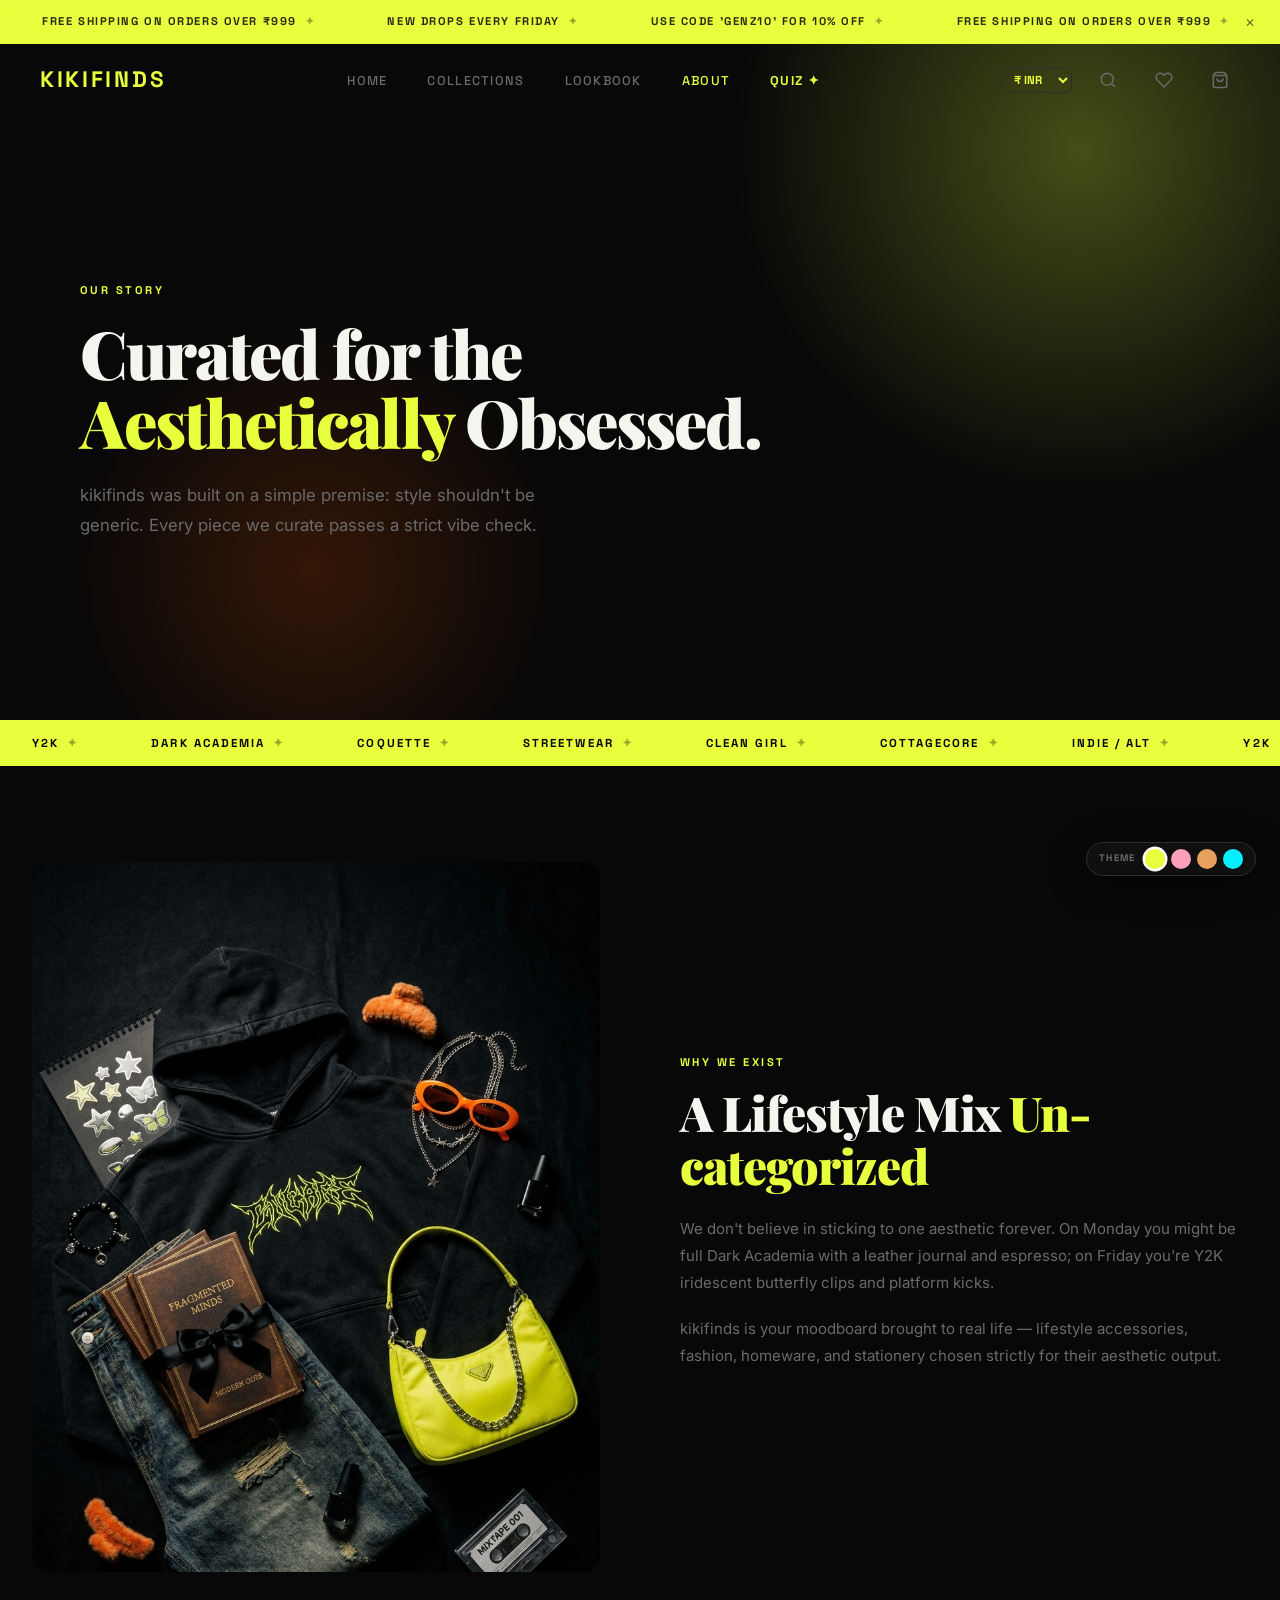
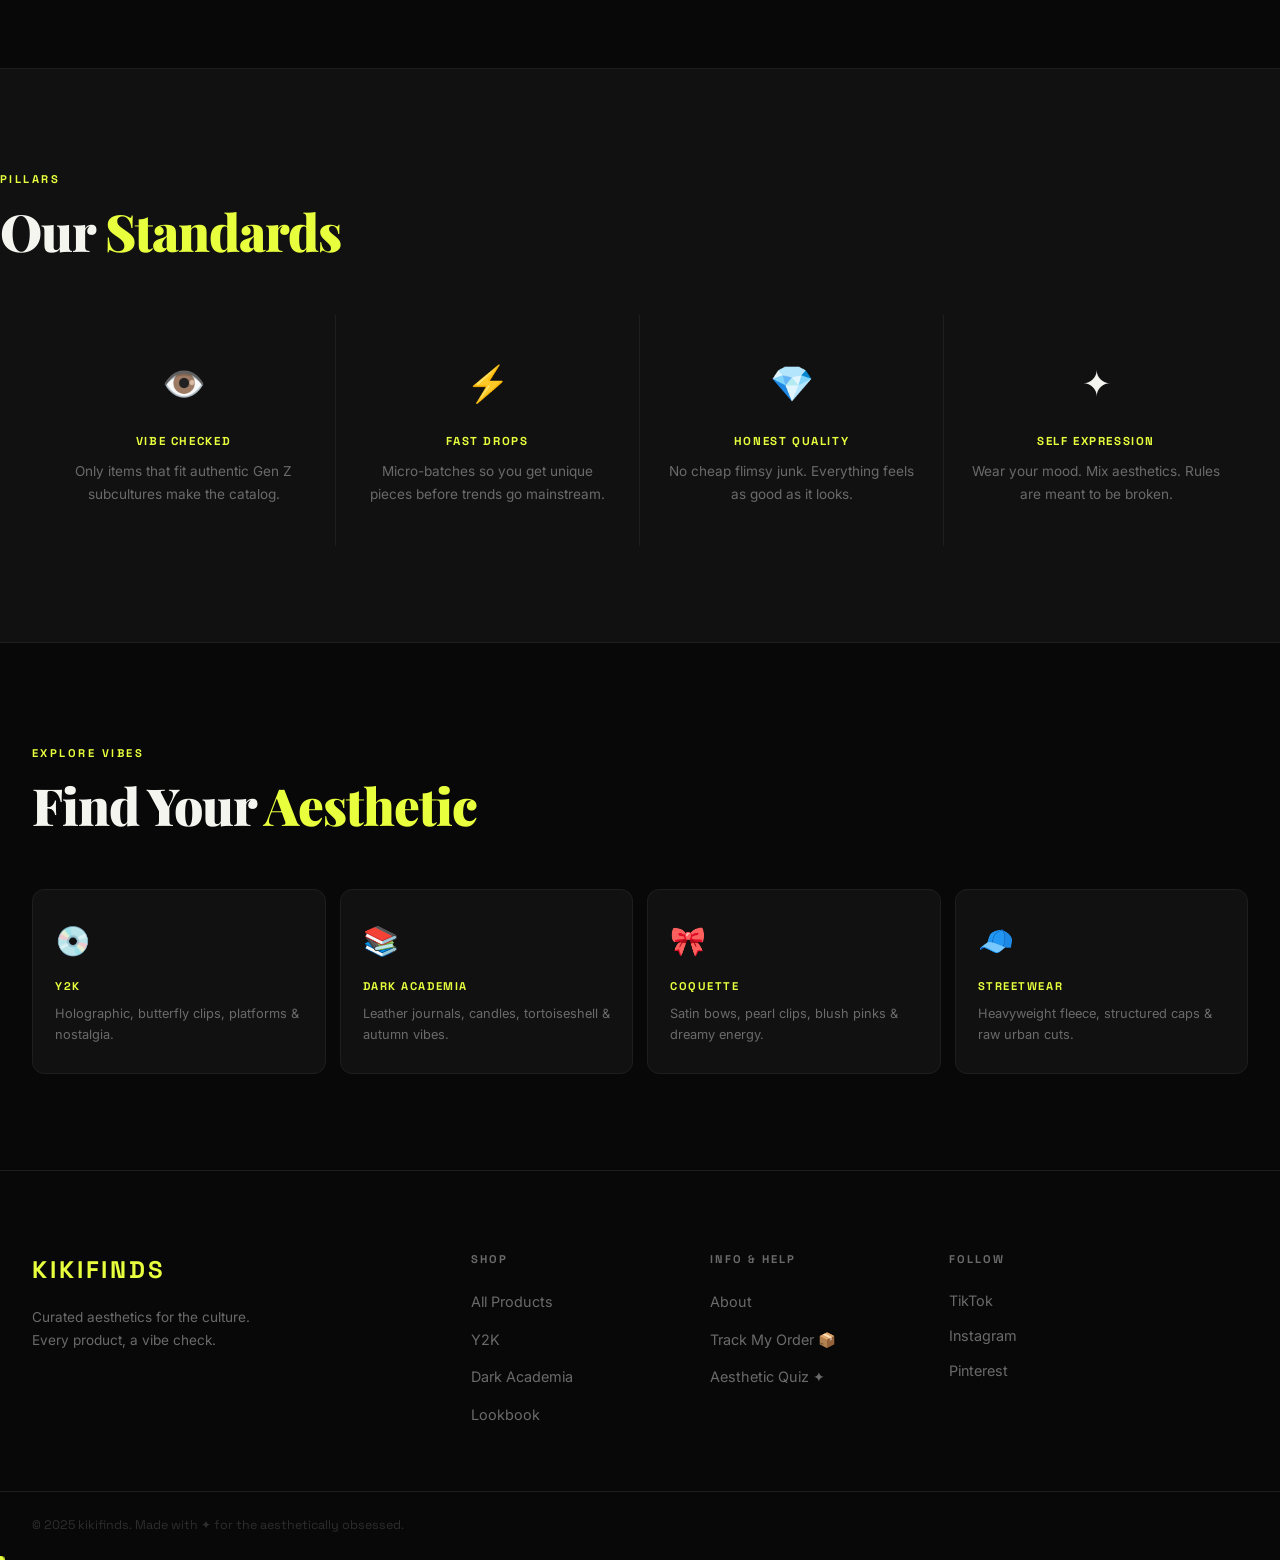
==== commit 7de0b601: "fix: force cache bust CSS links with v=2.1 parameter so production updates instantly" ====
--- a/about.html
+++ b/about.html
@@ -5,11 +5,11 @@
   <meta name="viewport" content="width=device-width, initial-scale=1.0">
   <title>About — kikifinds</title>
   <meta name="description" content="The story, mission, and aesthetic values behind kikifinds.">
-  <link rel="stylesheet" href="css/colors.css">
-  <link rel="stylesheet" href="css/animations.css">
-  <link rel="stylesheet" href="css/main.css">
-  <link rel="stylesheet" href="css/components.css">
-  <link rel="stylesheet" href="css/enhancements.css">
+  <link rel="stylesheet" href="css/colors.css?v=2.1">
+  <link rel="stylesheet" href="css/animations.css?v=2.1">
+  <link rel="stylesheet" href="css/main.css?v=2.1">
+  <link rel="stylesheet" href="css/components.css?v=2.1">
+  <link rel="stylesheet" href="css/enhancements.css?v=2.1">
 </head>
 <body>
 
--- a/css/main.css
+++ b/css/main.css
@@ -184,8 +184,9 @@
 /* ══════════════════════════════════════════════════════════ */
 .hero {
   min-height: 100vh;
-  display: grid;
-  grid-template-columns: 1fr 1fr;
+  display: flex;
+  flex-direction: column;
+  justify-content: center;
   position: relative;
   overflow: hidden;
   padding-top: 72px;
--- a/css/enhancements.css
+++ b/css/enhancements.css
@@ -5,6 +5,43 @@
    Sticky Bar · Lightbox · New-In · Wishlist · About
    Theme Switcher · Quick View · Checkout · Confetti · Dock · Quiz · Videos
    ============================================================ */
+
+/* ══════════════════════════════════════════════════════════ */
+/*  STRICT MODAL & OVERLAY DISPLAY CONTROL (CLOSED BY DEFAULT) */
+/* ══════════════════════════════════════════════════════════ */
+.cart-overlay,
+.menu-overlay,
+.cart-drawer,
+.mobile-menu,
+.search-overlay,
+.quickview-modal,
+.checkout-modal,
+.success-modal,
+.track-modal,
+.quiz-modal,
+.lightbox {
+  display: none !important;
+}
+
+.cart-overlay.open,
+.menu-overlay.open {
+  display: block !important;
+}
+
+.cart-drawer.open,
+.mobile-menu.open {
+  display: flex !important;
+}
+
+.search-overlay.open,
+.quickview-modal.open,
+.checkout-modal.open,
+.success-modal.open,
+.track-modal.open,
+.quiz-modal.open,
+.lightbox.open {
+  display: flex !important;
+}
 
 /* ══════════════════════════════════════════════════════════ */
 /*  ANNOUNCEMENT BAR                                          */
@@ -62,8 +99,246 @@
 .navbar { top: 44px; }
 body.no-announcement .navbar { top: 0; }
 
-.hero { padding-top: calc(72px + 44px); }
+.hero {
+  position: relative;
+  min-height: calc(100vh - 44px);
+  width: 100%;
+  display: flex;
+  align-items: center;
+  padding-top: calc(72px + 44px);
+  background: 
+    linear-gradient(90deg, rgba(8,8,8,0.96) 0%, rgba(8,8,8,0.80) 45%, rgba(8,8,8,0.30) 70%, rgba(8,8,8,0.80) 100%),
+    url('../assets/images/hero.jpg') right center / cover no-repeat;
+  background-attachment: fixed;
+}
 body.no-announcement .hero { padding-top: 72px; }
+
+/* ── Hero inner two-column layout ─────────────────────────── */
+.hero-inner {
+  display: grid;
+  grid-template-columns: 1.1fr 0.9fr;
+  width: 100%;
+  max-width: 100%;
+  padding: 0 4vw 0 6vw;
+  min-height: calc(100vh - 120px);
+  align-items: center;
+  gap: 32px;
+  position: relative;
+  z-index: 2;
+}
+.hero-content {
+  display: flex;
+  flex-direction: column;
+  justify-content: center;
+  padding: 60px 0;
+  position: relative;
+  z-index: 2;
+}
+.hero-visual {
+  position: relative;
+  z-index: 2;
+  width: 100%;
+  height: 100%;
+  min-height: 520px;
+  display: flex;
+  align-items: center;
+  justify-content: flex-end;
+  padding: 20px 0;
+}
+
+/* ── Hero Multi-Image Collage Grid ────────────────────────── */
+.hero-collage {
+  position: relative;
+  width: 100%;
+  max-width: 620px;
+  height: 500px;
+}
+.collage-card {
+  position: absolute;
+  border-radius: 16px;
+  overflow: hidden;
+  box-shadow: 0 12px 35px rgba(0,0,0,0.6);
+  border: 1px solid rgba(255,255,255,0.15);
+  transition: transform 0.5s cubic-bezier(0.16, 1, 0.3, 1), box-shadow 0.5s ease;
+  background: var(--clr-surface-2);
+}
+.collage-card img {
+  width: 100%;
+  height: 100%;
+  object-fit: cover;
+  display: block;
+}
+
+.card-main {
+  width: 75%;
+  height: 85%;
+  top: 5%;
+  left: 0%;
+  z-index: 2;
+  transform: rotate(-2deg);
+}
+.card-main:hover {
+  transform: rotate(0deg) scale(1.02);
+  z-index: 4;
+  box-shadow: 0 20px 45px rgba(0,0,0,0.8), 0 0 25px rgba(200, 255, 0, 0.25);
+}
+.card-main .collage-badge {
+  position: absolute;
+  top: 16px;
+  left: 16px;
+  background: rgba(8,8,8,0.8);
+  backdrop-filter: blur(8px);
+  border: 1px solid rgba(255,255,255,0.2);
+  color: var(--clr-accent-1);
+  padding: 6px 14px;
+  border-radius: 100px;
+  font-family: 'Space Grotesk', sans-serif;
+  font-size: 0.72rem;
+  font-weight: 700;
+  letter-spacing: 0.08em;
+  text-transform: uppercase;
+}
+
+.card-top {
+  width: 48%;
+  height: 48%;
+  top: 0%;
+  right: 0%;
+  z-index: 3;
+  transform: rotate(5deg);
+}
+.card-top:hover {
+  transform: rotate(1deg) scale(1.05);
+  z-index: 5;
+  box-shadow: 0 20px 40px rgba(0,0,0,0.8), 0 0 20px rgba(255, 105, 180, 0.35);
+}
+
+.card-bottom {
+  width: 50%;
+  height: 44%;
+  bottom: 0%;
+  right: 5%;
+  z-index: 3;
+  transform: rotate(-3deg);
+}
+.card-bottom:hover {
+  transform: rotate(0deg) scale(1.05);
+  z-index: 5;
+  box-shadow: 0 20px 40px rgba(0,0,0,0.8), 0 0 20px rgba(0, 220, 255, 0.35);
+}
+
+.mini-tag {
+  position: absolute;
+  bottom: 12px;
+  left: 12px;
+  background: rgba(8,8,8,0.8);
+  backdrop-filter: blur(6px);
+  color: #fff;
+  padding: 4px 10px;
+  border-radius: 6px;
+  font-family: 'Space Grotesk', sans-serif;
+  font-size: 0.65rem;
+  font-weight: 700;
+}
+
+/* Floating aesthetic tags on hero */
+.floating-tag {
+  position: absolute;
+  background: rgba(18, 18, 22, 0.85);
+  backdrop-filter: blur(10px);
+  border: 1px solid rgba(255, 255, 255, 0.15);
+  border-radius: 100px;
+  padding: 8px 16px;
+  font-family: 'Space Grotesk', sans-serif;
+  font-size: 0.72rem;
+  font-weight: 700;
+  letter-spacing: 0.05em;
+  color: #fff;
+  display: flex;
+  align-items: center;
+  gap: 6px;
+  white-space: nowrap;
+  box-shadow: 0 8px 25px rgba(0,0,0,0.5);
+  animation: floatY 3.5s ease-in-out infinite;
+  z-index: 6;
+}
+.tag-y2k   { bottom: 15%; left: -25px; animation-delay: 0s; }
+.tag-da    { top: 12%; right: -10px; animation-delay: -1.8s; }
+.tag-coquette { bottom: 8%; right: -15px; animation-delay: -3.2s; }
+
+/* ── Section Background Enhancements (Replacing plain black) ─ */
+.new-in-section {
+  position: relative;
+  background: 
+    linear-gradient(180deg, rgba(8,8,8,0.92) 0%, rgba(15,15,20,0.85) 50%, rgba(8,8,8,0.95) 100%),
+    url('../assets/images/cat-streetwear.jpg') center/cover no-repeat;
+}
+
+.video-section {
+  position: relative;
+  background: 
+    linear-gradient(180deg, rgba(8,8,8,0.90) 0%, rgba(12,12,16,0.85) 50%, rgba(8,8,8,0.92) 100%),
+    url('../assets/images/cat-y2k.jpg') center/cover no-repeat;
+}
+
+.page-hero {
+  background: 
+    linear-gradient(180deg, rgba(8,8,8,0.75) 0%, rgba(8,8,8,0.95) 100%),
+    url('../assets/images/cat-dark-academia.jpg') center/cover no-repeat !important;
+}
+.col-grid {
+  display: grid;
+  grid-template-columns: 1.5fr 1fr 1fr;
+  grid-template-rows: 300px 300px;
+  gap: 16px;
+  max-width: 1280px;
+  margin: 40px auto 0;
+  padding: 0 32px;
+}
+.col-large {
+  grid-row: span 2;
+  aspect-ratio: auto !important;
+}
+.col-wide {
+  grid-column: span 2;
+  aspect-ratio: auto !important;
+}
+.col-card {
+  aspect-ratio: auto;
+}
+.col-card img {
+  width: 100%;
+  height: 100%;
+  object-fit: cover;
+  object-position: center;
+  display: block;
+}
+
+@media (max-width: 900px) {
+  .hero-inner {
+    grid-template-columns: 1fr;
+    min-height: auto;
+  }
+  .hero-content { padding: 60px 32px 40px; }
+  .hero-img-frame, .hero-visual { min-height: 360px; }
+  .hero-img-frame { border-radius: 0; }
+  .col-grid {
+    grid-template-columns: 1fr 1fr;
+    grid-template-rows: 220px 220px 220px;
+  }
+  .col-large { grid-row: span 1; }
+  .col-wide  { grid-column: span 2; }
+}
+
+@media (max-width: 600px) {
+  .col-grid {
+    grid-template-columns: 1fr;
+    grid-template-rows: auto;
+    padding: 0 16px;
+  }
+  .col-card { min-height: 240px; }
+  .col-large, .col-wide { grid-row: span 1; grid-column: span 1; }
+}
 
 .lookbook-hero { padding-top: 44px; }
 body.no-announcement .lookbook-hero { padding-top: 0; }
@@ -189,13 +464,13 @@
 /* ══════════════════════════════════════════════════════════ */
 .theme-switcher {
   position: fixed;
-  bottom: 28px; left: 28px;
+  bottom: 24px; right: 24px; left: auto;
   z-index: 9900;
   display: flex; align-items: center; gap: 6px;
-  background: rgba(18,18,18,0.85);
+  background: rgba(18,18,18,0.88);
   backdrop-filter: blur(16px);
   border: 1px solid var(--clr-border-bright);
-  padding: 6px 10px; border-radius: 100px;
+  padding: 6px 12px; border-radius: 100px;
   box-shadow: 0 8px 32px rgba(0,0,0,0.5);
 }
 .theme-label {
@@ -225,11 +500,588 @@
 .currency-select option { background: var(--clr-surface-2); color: var(--clr-text); }
 
 /* ══════════════════════════════════════════════════════════ */
+/*  MOBILE MENU                                               */
+/* ══════════════════════════════════════════════════════════ */
+.menu-overlay {
+  position: fixed; inset: 0;
+  background: rgba(0,0,0,0.72);
+  z-index: 1000;
+  opacity: 0; pointer-events: none;
+  backdrop-filter: blur(4px);
+  transition: opacity 0.35s ease;
+}
+.menu-overlay.open { opacity: 1; pointer-events: all; }
+
+.mobile-menu {
+  position: fixed;
+  top: 0; right: 0; bottom: 0;
+  width: 290px;
+  background: var(--clr-surface);
+  border-left: 1px solid var(--clr-border);
+  z-index: 1001;
+  transform: translateX(100%);
+  transition: transform 0.42s cubic-bezier(0.16,1,0.3,1);
+  flex-direction: column;
+  padding: 0;
+}
+.mobile-menu.open { transform: translateX(0); }
+
+.mobile-menu-header {
+  display: flex; align-items: center; justify-content: space-between;
+  padding: 24px 24px 20px;
+  border-bottom: 1px solid var(--clr-border);
+}
+.mobile-menu-logo {
+  font-family: 'Space Grotesk', sans-serif;
+  font-size: 1.1rem; font-weight: 700; letter-spacing: 0.12em;
+  color: var(--clr-accent-1);
+}
+.mobile-menu-close {
+  width: 36px; height: 36px; border-radius: 50%;
+  border: 1px solid var(--clr-border-bright);
+  display: flex; align-items: center; justify-content: center;
+  font-size: 1rem; color: var(--clr-text-muted);
+  transition: all 0.25s; background: transparent;
+}
+.mobile-menu-close:hover { border-color: var(--clr-accent-1); color: var(--clr-accent-1); }
+
+.mobile-nav-links { display: flex; flex-direction: column; padding: 16px; flex: 1; }
+.mobile-nav-link {
+  font-family: 'Space Grotesk', sans-serif;
+  font-size: 0.82rem; font-weight: 600;
+  letter-spacing: 0.1em; text-transform: uppercase;
+  color: var(--clr-text-muted);
+  padding: 14px 16px; border-radius: 8px;
+  transition: all 0.25s; display: block;
+}
+.mobile-nav-link:hover { background: var(--clr-surface-2); color: var(--clr-accent-1); }
+.mobile-nav-link.active { color: var(--clr-accent-1); }
+
+.mobile-menu-footer {
+  padding: 20px 24px 28px;
+  border-top: 1px solid var(--clr-border);
+}
+.mobile-footer-label {
+  font-family: 'Space Grotesk', sans-serif;
+  font-size: 0.62rem; letter-spacing: 0.15em;
+  text-transform: uppercase; color: var(--clr-text-muted);
+  margin-bottom: 12px; display: block;
+}
+.mobile-socials { display: flex; gap: 8px; }
+.mobile-social {
+  padding: 8px 14px; border: 1px solid var(--clr-border-bright);
+  border-radius: 6px; font-family: 'Space Grotesk', sans-serif;
+  font-size: 0.68rem; font-weight: 600; color: var(--clr-text-muted);
+  transition: all 0.25s;
+}
+.mobile-social:hover { border-color: var(--clr-accent-1); color: var(--clr-accent-1); }
+
+/* ══════════════════════════════════════════════════════════ */
+/*  CART DRAWER                                               */
+/* ══════════════════════════════════════════════════════════ */
+.cart-overlay {
+  position: fixed; inset: 0;
+  background: rgba(0,0,0,0.65);
+  z-index: 2000;
+  opacity: 0; pointer-events: none;
+  backdrop-filter: blur(4px);
+  transition: opacity 0.35s ease;
+}
+.cart-overlay.open { opacity: 1; pointer-events: all; }
+
+.cart-drawer {
+  position: fixed;
+  top: 0; right: 0; bottom: 0;
+  width: 400px; max-width: 94vw;
+  background: var(--clr-surface);
+  border-left: 1px solid var(--clr-border);
+  z-index: 2001;
+  transform: translateX(100%);
+  transition: transform 0.42s cubic-bezier(0.16,1,0.3,1);
+  flex-direction: column;
+}
+.cart-drawer.open { transform: translateX(0); }
+
+.cart-drawer-header {
+  padding: 22px 24px;
+  border-bottom: 1px solid var(--clr-border);
+  display: flex; align-items: center; justify-content: space-between;
+}
+.cart-drawer-title {
+  font-family: 'Space Grotesk', sans-serif;
+  font-size: 0.72rem; font-weight: 700;
+  letter-spacing: 0.2em; text-transform: uppercase;
+  color: var(--clr-text-muted);
+}
+.cart-drawer-count {
+  background: var(--clr-accent-1); color: var(--clr-text-invert);
+  font-family: 'Space Grotesk', sans-serif;
+  font-size: 0.65rem; font-weight: 700;
+  padding: 2px 8px; border-radius: 100px;
+  margin-left: 8px;
+}
+.cart-drawer-close {
+  width: 36px; height: 36px; border-radius: 50%;
+  border: 1px solid var(--clr-border-bright);
+  display: flex; align-items: center; justify-content: center;
+  font-size: 1rem; color: var(--clr-text-muted);
+  transition: all 0.25s; background: transparent;
+}
+.cart-drawer-close:hover { border-color: var(--clr-accent-1); color: var(--clr-accent-1); }
+
+.cart-drawer-body {
+  flex: 1; overflow-y: auto; padding: 8px 0;
+  scrollbar-width: thin; scrollbar-color: var(--clr-surface-3) transparent;
+}
+.cart-empty-state {
+  display: flex; flex-direction: column; align-items: center;
+  justify-content: center; height: 100%;
+  gap: 12px; color: var(--clr-text-muted); text-align: center; padding: 60px 32px;
+}
+.cart-empty-state .icon { font-size: 3rem; opacity: 0.3; }
+.cart-empty-state p { font-size: 0.88rem; line-height: 1.6; }
+
+.cart-item {
+  display: grid;
+  grid-template-columns: 72px 1fr auto;
+  gap: 14px; align-items: center;
+  padding: 16px 20px;
+  border-bottom: 1px solid var(--clr-border);
+  transition: background 0.2s;
+}
+.cart-item:hover { background: var(--clr-surface-2); }
+.cart-item-img {
+  width: 72px; height: 86px; border-radius: 8px;
+  overflow: hidden; background: var(--clr-surface-3); flex-shrink: 0;
+}
+.cart-item-img img { object-fit: cover; }
+.cart-item-cat {
+  font-family: 'Space Grotesk', sans-serif;
+  font-size: 0.58rem; font-weight: 600;
+  letter-spacing: 0.16em; text-transform: uppercase;
+  color: var(--clr-accent-2); margin-bottom: 4px;
+}
+.cart-item-name {
+  font-size: 0.84rem; font-weight: 600; line-height: 1.3;
+  margin-bottom: 6px;
+}
+.cart-item-price {
+  font-family: 'Space Grotesk', sans-serif;
+  font-size: 0.88rem; font-weight: 700;
+  color: var(--clr-accent-1);
+}
+.cart-item-actions { display: flex; flex-direction: column; align-items: flex-end; gap: 8px; }
+.cart-qty {
+  display: flex; align-items: center;
+  border: 1px solid var(--clr-border-bright); border-radius: 6px; overflow: hidden;
+}
+.cart-qty-btn {
+  width: 28px; height: 28px;
+  display: flex; align-items: center; justify-content: center;
+  font-size: 0.9rem; color: var(--clr-text-muted);
+  transition: all 0.2s; background: transparent;
+}
+.cart-qty-btn:hover { background: var(--clr-surface-3); color: var(--clr-text); }
+.cart-qty-num {
+  min-width: 28px; text-align: center;
+  font-family: 'Space Grotesk', sans-serif; font-size: 0.8rem; font-weight: 700;
+  color: var(--clr-text);
+  border-left: 1px solid var(--clr-border); border-right: 1px solid var(--clr-border);
+  padding: 0 4px;
+}
+.cart-remove {
+  font-size: 0.68rem; color: var(--clr-text-muted);
+  text-decoration: underline; transition: color 0.2s;
+  background: transparent; border: none; cursor: pointer;
+}
+.cart-remove:hover { color: #ff4444; }
+
+.cart-drawer-footer {
+  padding: 18px 20px;
+  border-top: 1px solid var(--clr-border); background: var(--clr-surface);
+}
+.cart-subtotal {
+  display: flex; justify-content: space-between; align-items: baseline;
+  margin-bottom: 4px;
+}
+.cart-subtotal-label {
+  font-family: 'Space Grotesk', sans-serif;
+  font-size: 0.68rem; font-weight: 600;
+  letter-spacing: 0.12em; text-transform: uppercase; color: var(--clr-text-muted);
+}
+.cart-total-amount {
+  font-family: 'Space Grotesk', sans-serif;
+  font-size: 1.25rem; font-weight: 700; color: var(--clr-accent-1);
+}
+.cart-note {
+  font-size: 0.72rem; color: var(--clr-text-muted); margin-bottom: 16px;
+}
+.cart-checkout { width: 100%; justify-content: center; }
+
+/* ══════════════════════════════════════════════════════════ */
+/*  SEARCH OVERLAY                                            */
+/* ══════════════════════════════════════════════════════════ */
+.search-overlay {
+  position: fixed; inset: 0;
+  background: rgba(8,8,8,0.97);
+  z-index: 5000;
+  flex-direction: column; align-items: center;
+  padding: 120px 40px 40px;
+  opacity: 0; pointer-events: none;
+  transition: opacity 0.32s ease;
+  overflow-y: auto;
+}
+.search-overlay.open { opacity: 1; pointer-events: all; }
+
+.search-close {
+  position: absolute; top: 24px; right: 32px;
+  width: 44px; height: 44px; border-radius: 50%;
+  border: 1px solid var(--clr-border-bright);
+  display: flex; align-items: center; justify-content: center;
+  font-size: 1.1rem; color: var(--clr-text-muted); background: transparent;
+  transition: all 0.25s;
+}
+.search-close:hover { border-color: var(--clr-accent-1); color: var(--clr-accent-1); }
+
+.search-input-wrap {
+  width: 100%; max-width: 700px; position: relative; margin-bottom: 12px;
+}
+.search-input {
+  width: 100%; background: transparent;
+  border: none; border-bottom: 2px solid var(--clr-border-bright);
+  padding: 16px 52px 16px 0;
+  font-family: 'Playfair Display', serif;
+  font-size: clamp(1.6rem, 4vw, 2.4rem);
+  font-weight: 400; color: var(--clr-text); outline: none;
+  transition: border-color 0.3s;
+}
+.search-input::placeholder { color: var(--clr-text-faint); }
+.search-input:focus { border-bottom-color: var(--clr-accent-1); }
+.search-icon {
+  position: absolute; right: 4px; top: 50%; transform: translateY(-50%);
+  color: var(--clr-accent-1);
+}
+.search-hint {
+  width: 100%; max-width: 700px;
+  font-family: 'Space Grotesk', sans-serif; font-size: 0.68rem;
+  letter-spacing: 0.15em; text-transform: uppercase;
+  color: var(--clr-text-muted); margin-bottom: 24px;
+}
+.search-results { width: 100%; max-width: 700px; }
+.search-result {
+  display: flex; align-items: center; gap: 16px;
+  padding: 12px 16px; border-radius: 10px;
+  transition: background 0.2s; text-decoration: none;
+}
+.search-result:hover { background: var(--clr-surface); }
+.search-result-img {
+  width: 52px; height: 64px; border-radius: 6px;
+  overflow: hidden; background: var(--clr-surface-2); flex-shrink: 0;
+}
+.search-result-img img { object-fit: cover; }
+.search-result-cat {
+  font-family: 'Space Grotesk', sans-serif; font-size: 0.58rem;
+  font-weight: 600; letter-spacing: 0.16em; text-transform: uppercase;
+  color: var(--clr-accent-2); margin-bottom: 3px;
+}
+.search-result-name { font-size: 0.9rem; font-weight: 600; margin-bottom: 4px; }
+.search-result-price {
+  font-family: 'Space Grotesk', sans-serif; font-size: 0.82rem;
+  font-weight: 700; color: var(--clr-accent-1);
+}
+.search-no-results {
+  text-align: center; padding: 40px 20px; color: var(--clr-text-muted);
+  font-size: 0.9rem;
+}
+
+/* ══════════════════════════════════════════════════════════ */
+/*  SORT DROPDOWN                                             */
+/* ══════════════════════════════════════════════════════════ */
+.sort-wrap { margin-left: auto; flex-shrink: 0; }
+.sort-select {
+  background: var(--clr-surface-2);
+  border: 1px solid var(--clr-border-bright); border-radius: 8px;
+  padding: 9px 36px 9px 14px;
+  font-family: 'Space Grotesk', sans-serif; font-size: 0.72rem;
+  font-weight: 600; letter-spacing: 0.06em; color: var(--clr-text-muted);
+  outline: none; cursor: pointer; transition: border-color 0.25s, color 0.25s;
+  appearance: none; -webkit-appearance: none;
+  background-image: url("data:image/svg+xml,%3Csvg xmlns='http://www.w3.org/2000/svg' width='12' height='8'%3E%3Cpath d='M1 1l5 5 5-5' stroke='%236a6a6a' stroke-width='1.5' fill='none' stroke-linecap='round'/%3E%3C/svg%3E");
+  background-repeat: no-repeat; background-position: right 12px center;
+}
+.sort-select:hover, .sort-select:focus { border-color: var(--clr-accent-1); color: var(--clr-text); }
+.sort-select option { background: var(--clr-surface-2); color: var(--clr-text); }
+
+/* ══════════════════════════════════════════════════════════ */
+/*  SIZE / VARIANT SELECTOR                                   */
+/* ══════════════════════════════════════════════════════════ */
+.variant-section { margin-bottom: 24px; }
+.variant-heading {
+  font-family: 'Space Grotesk', sans-serif; font-size: 0.68rem;
+  font-weight: 700; letter-spacing: 0.18em; text-transform: uppercase;
+  color: var(--clr-text-muted); margin-bottom: 10px;
+  display: flex; align-items: center; gap: 8px;
+}
+.variant-selected-val { color: var(--clr-text); letter-spacing: 0; text-transform: none; font-weight: 600; }
+.size-grid { display: flex; gap: 8px; flex-wrap: wrap; }
+.size-btn {
+  min-width: 48px; height: 44px; padding: 0 14px;
+  border-radius: 8px; border: 1px solid var(--clr-border-bright);
+  font-family: 'Space Grotesk', sans-serif; font-size: 0.78rem; font-weight: 600;
+  color: var(--clr-text-muted); background: transparent; transition: all 0.22s;
+}
+.size-btn:hover { border-color: var(--clr-text); color: var(--clr-text); }
+.size-btn.active { background: var(--clr-accent-1); border-color: var(--clr-accent-1); color: var(--clr-text-invert); }
+
+/* Qty selector */
+.qty-row { display: flex; align-items: center; gap: 16px; margin-bottom: 24px; }
+.qty-label {
+  font-family: 'Space Grotesk', sans-serif; font-size: 0.68rem;
+  font-weight: 700; letter-spacing: 0.18em; text-transform: uppercase; color: var(--clr-text-muted);
+}
+.qty-control {
+  display: flex; align-items: center;
+  border: 1px solid var(--clr-border-bright); border-radius: 8px; overflow: hidden;
+}
+.qty-btn {
+  width: 40px; height: 40px; display: flex; align-items: center; justify-content: center;
+  font-size: 1rem; color: var(--clr-text-muted); background: transparent;
+  transition: background 0.2s, color 0.2s;
+}
+.qty-btn:hover { background: var(--clr-surface-2); color: var(--clr-text); }
+.qty-val {
+  min-width: 48px; text-align: center;
+  font-family: 'Space Grotesk', sans-serif; font-size: 0.9rem; font-weight: 700; color: var(--clr-text);
+  border-left: 1px solid var(--clr-border); border-right: 1px solid var(--clr-border);
+}
+
+/* ══════════════════════════════════════════════════════════ */
+/*  STICKY ADD TO CART BAR                                    */
+/* ══════════════════════════════════════════════════════════ */
+.sticky-cart-bar {
+  position: fixed; bottom: 0; left: 0; right: 0;
+  background: rgba(8,8,8,0.92);
+  backdrop-filter: blur(20px); -webkit-backdrop-filter: blur(20px);
+  border-top: 1px solid var(--clr-border-bright);
+  z-index: 80; padding: 14px 32px;
+  transform: translateY(100%); transition: transform 0.4s cubic-bezier(0.16,1,0.3,1);
+}
+.sticky-cart-bar.visible { transform: translateY(0); }
+.sticky-cart-inner {
+  max-width: 1280px; margin: 0 auto;
+  display: flex; align-items: center; gap: 24px;
+}
+.sticky-product-info {
+  display: flex; align-items: center; gap: 14px; flex: 1; min-width: 0;
+}
+.sticky-product-img {
+  width: 44px; height: 52px; border-radius: 6px;
+  overflow: hidden; background: var(--clr-surface-2); flex-shrink: 0;
+}
+.sticky-product-img img { object-fit: cover; }
+.sticky-product-name {
+  font-size: 0.88rem; font-weight: 600;
+  white-space: nowrap; overflow: hidden; text-overflow: ellipsis;
+}
+.sticky-product-price {
+  font-family: 'Space Grotesk', sans-serif; font-size: 0.92rem;
+  font-weight: 700; color: var(--clr-accent-1); white-space: nowrap;
+}
+
+/* ══════════════════════════════════════════════════════════ */
+/*  LIGHTBOX                                                  */
+/* ══════════════════════════════════════════════════════════ */
+.lightbox {
+  position: fixed; inset: 0;
+  background: rgba(0,0,0,0.96);
+  z-index: 10000;
+  align-items: center; justify-content: center;
+  opacity: 0; pointer-events: none;
+  transition: opacity 0.3s ease; padding: 40px;
+}
+.lightbox.open { opacity: 1; pointer-events: all; }
+.lightbox-img {
+  max-width: 88vw; max-height: 88vh;
+  object-fit: contain; border-radius: 8px;
+  transform: scale(0.94); transition: transform 0.35s cubic-bezier(0.16,1,0.3,1);
+}
+.lightbox.open .lightbox-img { transform: scale(1); }
+.lightbox-close {
+  position: absolute; top: 22px; right: 22px;
+  width: 44px; height: 44px; border-radius: 50%;
+  border: 1px solid rgba(255,255,255,0.2);
+  color: rgba(255,255,255,0.65);
+  display: flex; align-items: center; justify-content: center;
+  font-size: 1.1rem; background: transparent; transition: all 0.25s;
+}
+.lightbox-close:hover { border-color: var(--clr-accent-1); color: var(--clr-accent-1); }
+
+/* ══════════════════════════════════════════════════════════ */
+/*  REVIEWS SECTION                                           */
+/* ══════════════════════════════════════════════════════════ */
+.reviews-section {
+  max-width: 1280px; margin: 0 auto;
+  padding: 64px 32px 96px;
+  border-top: 1px solid var(--clr-border);
+}
+.reviews-top {
+  display: flex; align-items: baseline; gap: 20px; margin-bottom: 40px;
+}
+.reviews-top h2 {
+  font-family: 'Playfair Display', serif;
+  font-size: 1.8rem; font-weight: 700;
+}
+.reviews-rating-badge {
+  font-family: 'Space Grotesk', sans-serif; font-size: 0.78rem; font-weight: 600;
+  color: var(--clr-accent-1); letter-spacing: 0.08em;
+}
+.reviews-grid {
+  display: grid; grid-template-columns: repeat(3, 1fr); gap: 16px;
+}
+.review-card {
+  background: var(--clr-surface); border: 1px solid var(--clr-border);
+  border-radius: 12px; padding: 22px; transition: border-color 0.25s;
+}
+.review-card:hover { border-color: var(--clr-border-bright); }
+.review-stars { color: var(--clr-accent-1); font-size: 0.85rem; letter-spacing: 1px; margin-bottom: 10px; }
+.review-text {
+  font-size: 0.86rem; line-height: 1.68; color: var(--clr-text-muted); margin-bottom: 16px;
+}
+.review-meta { display: flex; align-items: center; gap: 10px; }
+.review-avatar {
+  width: 30px; height: 30px; border-radius: 50%;
+  background: var(--clr-surface-3); flex-shrink: 0;
+  display: flex; align-items: center; justify-content: center;
+  font-family: 'Space Grotesk', sans-serif; font-size: 0.7rem; font-weight: 700;
+  color: var(--clr-accent-1);
+}
+.review-name { font-family: 'Space Grotesk', sans-serif; font-size: 0.76rem; font-weight: 600; }
+.review-date { font-size: 0.7rem; color: var(--clr-text-muted); margin-left: auto; }
+
+/* ══════════════════════════════════════════════════════════ */
+/*  NEW IN SECTION (Homepage)                                 */
+/* ══════════════════════════════════════════════════════════ */
+.new-in-section {
+  padding: 96px 0;
+  background: linear-gradient(180deg, var(--clr-bg) 0%, var(--clr-surface) 60%, var(--clr-bg) 100%);
+}
+.new-in-header {
+  display: flex; align-items: flex-end; justify-content: space-between;
+  max-width: 1280px; margin: 0 auto 48px; padding: 0 32px;
+}
+
+/* ══════════════════════════════════════════════════════════ */
+/*  WISHLIST PAGE                                             */
+/* ══════════════════════════════════════════════════════════ */
+.wishlist-wrap {
+  max-width: 1280px; margin: 0 auto; padding: 0 32px 96px;
+}
+.wishlist-grid {
+  display: grid; grid-template-columns: repeat(4, 1fr); gap: 20px;
+}
+.wishlist-empty-state {
+  max-width: 480px; margin: 0 auto; text-align: center; padding: 80px 32px;
+}
+.wishlist-empty-icon { font-size: 4rem; opacity: 0.3; margin-bottom: 24px; }
+.wishlist-empty-state h2 {
+  font-family: 'Playfair Display', serif; font-size: 2rem; font-weight: 700; margin-bottom: 16px;
+}
+.wishlist-empty-state p { color: var(--clr-text-muted); margin-bottom: 32px; font-size: 0.95rem; }
+
+/* ══════════════════════════════════════════════════════════ */
+/*  ABOUT PAGE                                                */
+/* ══════════════════════════════════════════════════════════ */
+.about-hero {
+  min-height: 80vh; display: flex; align-items: center;
+  padding: calc(72px + 44px + 60px) 80px 80px; position: relative; overflow: hidden;
+}
+body.no-announcement .about-hero {
+  padding-top: calc(72px + 40px);
+}
+.about-bg-blob-1 {
+  position: absolute; width: 700px; height: 700px;
+  background: radial-gradient(circle, var(--clr-accent-1-glow) 0%, transparent 70%);
+  top: -200px; right: -150px; border-radius: 50%;
+  animation: blobMorph 12s ease-in-out infinite; pointer-events: none;
+}
+.about-bg-blob-2 {
+  position: absolute; width: 500px; height: 500px;
+  background: radial-gradient(circle, var(--clr-accent-2-glow) 0%, transparent 70%);
+  bottom: -100px; left: 5%; border-radius: 50%;
+  animation: blobMorph 9s ease-in-out infinite reverse; pointer-events: none;
+}
+.about-hero-content { position: relative; z-index: 1; max-width: 820px; }
+.about-hero-content h1 {
+  font-family: 'Playfair Display', serif;
+  font-size: clamp(2.4rem, 5.2vw, 4.5rem); font-weight: 900;
+  line-height: 1.05; letter-spacing: -0.03em; margin: 16px 0 24px;
+}
+.about-hero-content p {
+  font-size: 1.05rem; color: var(--clr-text-muted); max-width: 480px; line-height: 1.75;
+}
+
+.about-story {
+  display: grid; grid-template-columns: 1fr 1fr; gap: 80px; align-items: center;
+  max-width: 1280px; margin: 0 auto; padding: 96px 32px;
+}
+.about-story-img { aspect-ratio: 4/5; border-radius: 16px; overflow: hidden; }
+.about-story-img img { object-fit: cover; object-position: center top; }
+.about-story-text h2 {
+  font-family: 'Playfair Display', serif;
+  font-size: clamp(2rem, 4vw, 3rem); font-weight: 900; line-height: 1.1;
+  letter-spacing: -0.02em; margin: 12px 0 24px;
+}
+.about-story-text p {
+  color: var(--clr-text-muted); line-height: 1.8; margin-bottom: 18px; font-size: 0.94rem;
+}
+
+.about-values {
+  padding: 96px 0;
+  background: var(--clr-surface); border-top: 1px solid var(--clr-border); border-bottom: 1px solid var(--clr-border);
+}
+.values-grid {
+  display: grid; grid-template-columns: repeat(4, 1fr); gap: 0;
+  max-width: 1280px; margin: 56px auto 0; padding: 0 32px;
+}
+.value-card {
+  text-align: center; padding: 40px 28px;
+  border-right: 1px solid var(--clr-border);
+}
+.value-card:last-child { border-right: none; }
+.value-icon { font-size: 2.2rem; margin-bottom: 20px; display: block; }
+.value-name {
+  font-family: 'Space Grotesk', sans-serif; font-size: 0.72rem; font-weight: 700;
+  letter-spacing: 0.14em; text-transform: uppercase;
+  color: var(--clr-accent-1); margin-bottom: 10px;
+}
+.value-desc { font-size: 0.85rem; color: var(--clr-text-muted); line-height: 1.7; }
+
+.about-aesthetics {
+  max-width: 1280px; margin: 0 auto; padding: 96px 32px;
+}
+.aesthetics-grid-about {
+  display: grid; grid-template-columns: repeat(4, 1fr); gap: 14px; margin-top: 48px;
+}
+.aesthetic-card-about {
+  padding: 28px 22px; background: var(--clr-surface);
+  border: 1px solid var(--clr-border); border-radius: 12px;
+  transition: border-color 0.3s, transform 0.3s; cursor: pointer;
+  text-decoration: none; display: block;
+}
+.aesthetic-card-about:hover { border-color: var(--clr-accent-1); transform: translateY(-4px); }
+.aesthetic-emoji { font-size: 1.8rem; display: block; margin-bottom: 14px; }
+.aesthetic-name-label {
+  font-family: 'Space Grotesk', sans-serif; font-size: 0.7rem; font-weight: 700;
+  letter-spacing: 0.14em; text-transform: uppercase; color: var(--clr-accent-1); margin-bottom: 8px;
+}
+.aesthetic-desc-short { font-size: 0.8rem; color: var(--clr-text-muted); line-height: 1.6; }
+
+/* ══════════════════════════════════════════════════════════ */
 /*  QUICK VIEW MODAL                                          */
 /* ══════════════════════════════════════════════════════════ */
 .quickview-modal {
   position: fixed; inset: 0; z-index: 9000;
-  display: flex; align-items: center; justify-content: center;
+  align-items: center; justify-content: center;
   opacity: 0; pointer-events: none; transition: opacity 0.3s ease;
 }
 .quickview-modal.open { opacity: 1; pointer-events: all; }
@@ -277,7 +1129,7 @@
 /* ══════════════════════════════════════════════════════════ */
 .checkout-modal, .success-modal, .track-modal, .quiz-modal {
   position: fixed; inset: 0; z-index: 9500;
-  display: flex; align-items: center; justify-content: center;
+  align-items: center; justify-content: center;
   opacity: 0; pointer-events: none; transition: opacity 0.3s ease;
 }
 .checkout-modal.open, .success-modal.open, .track-modal.open, .quiz-modal.open { opacity: 1; pointer-events: all; }
